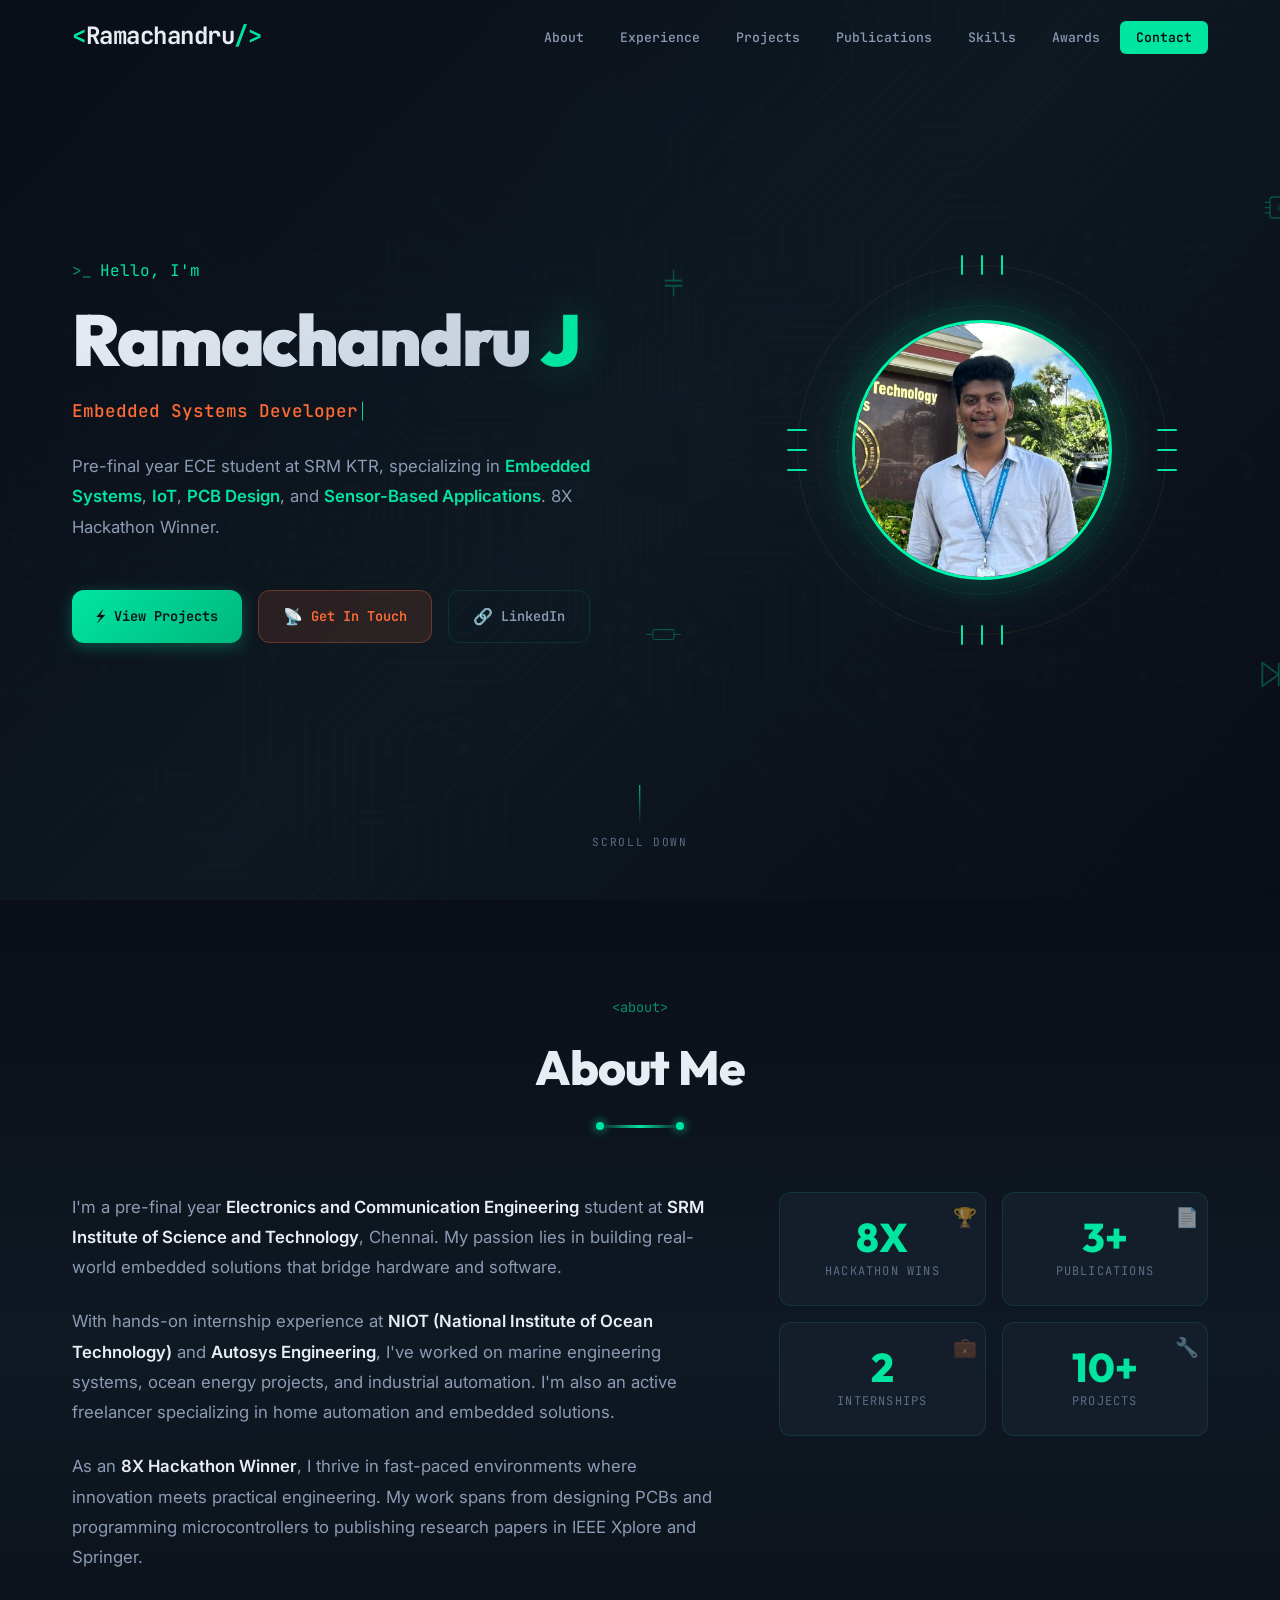
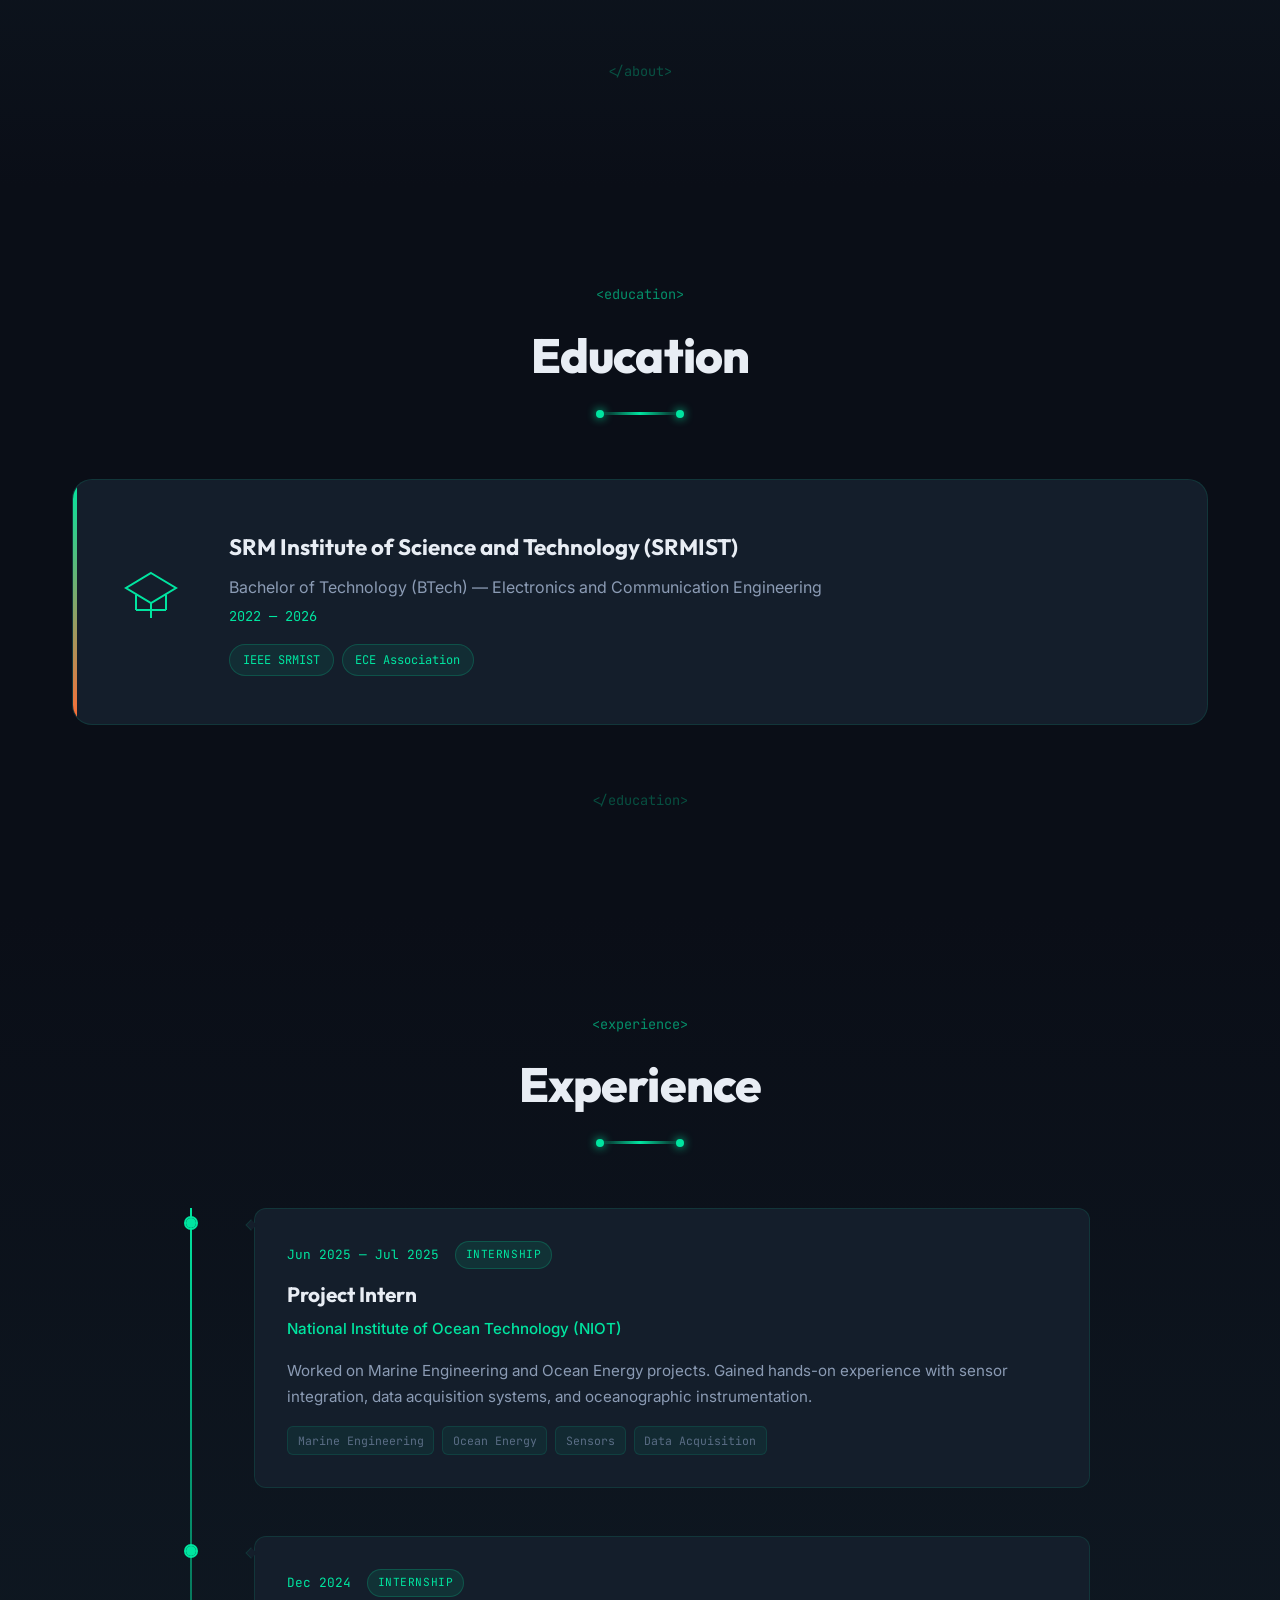
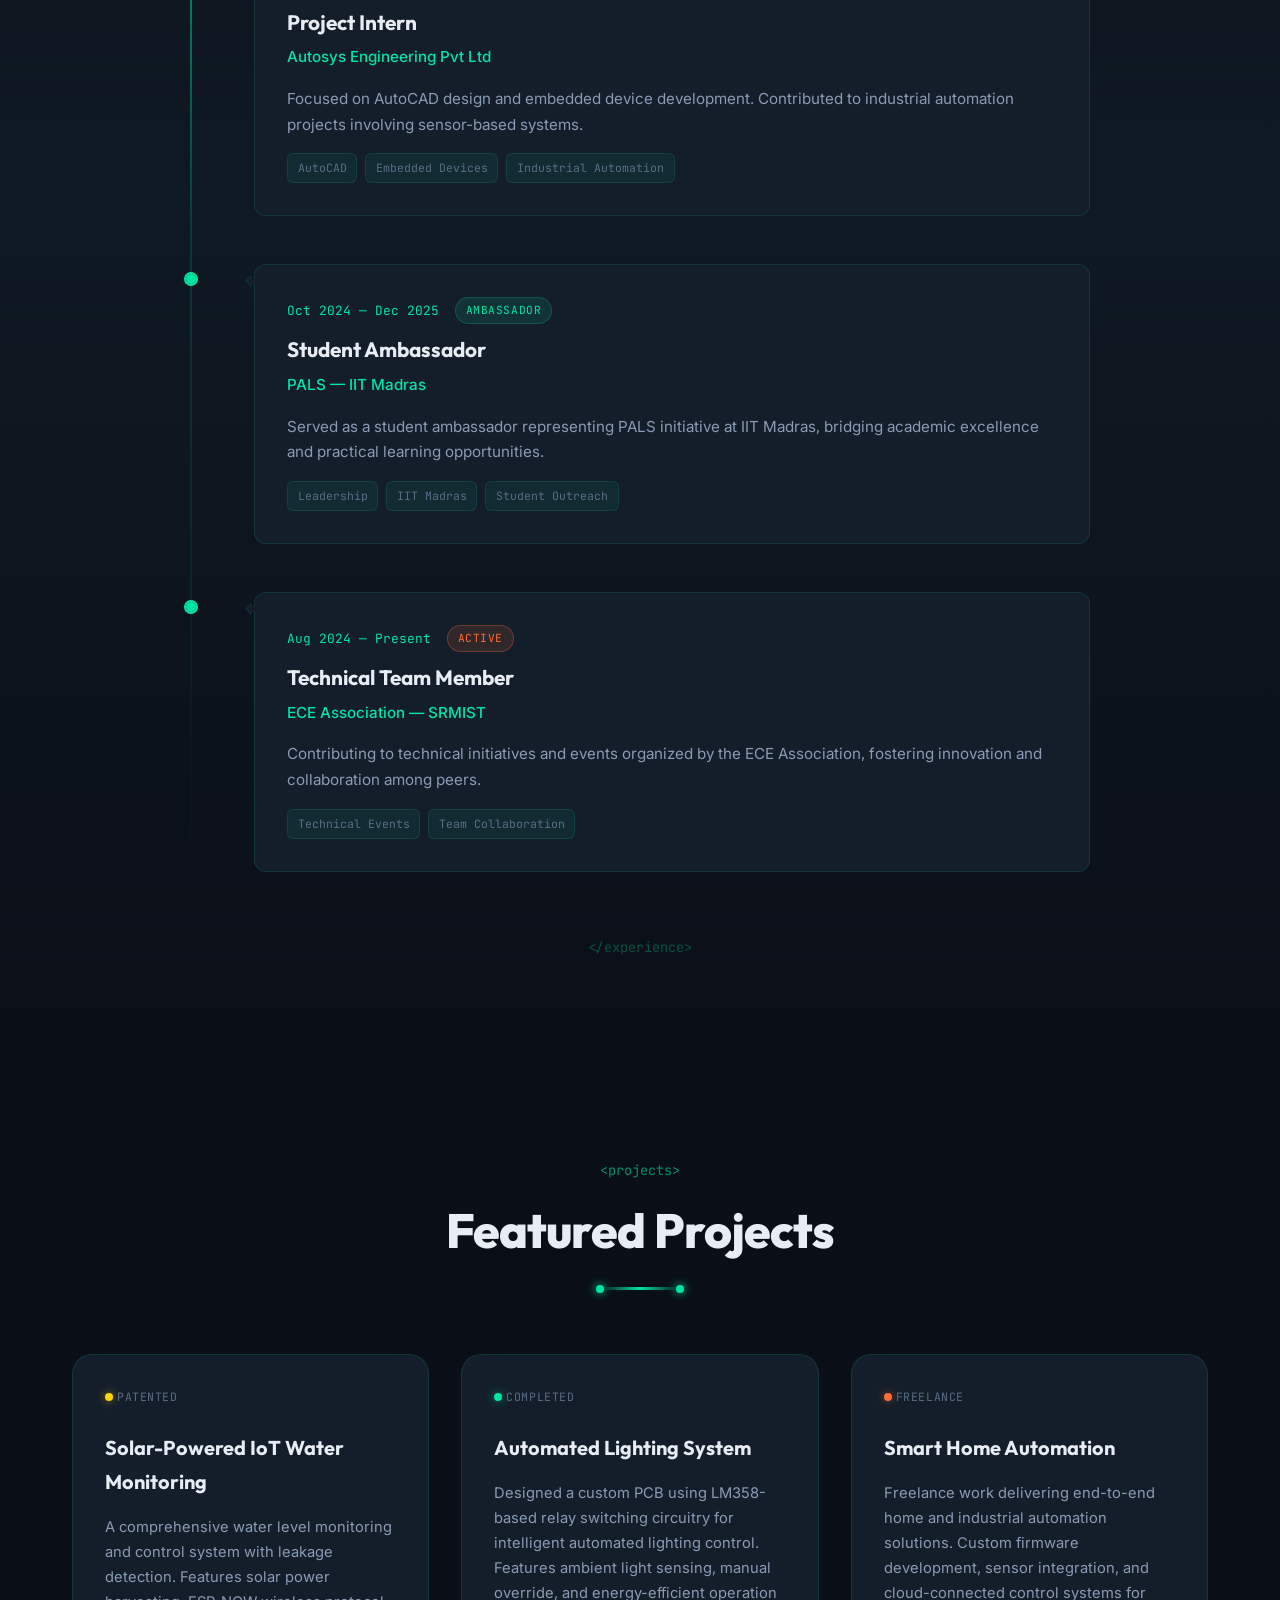
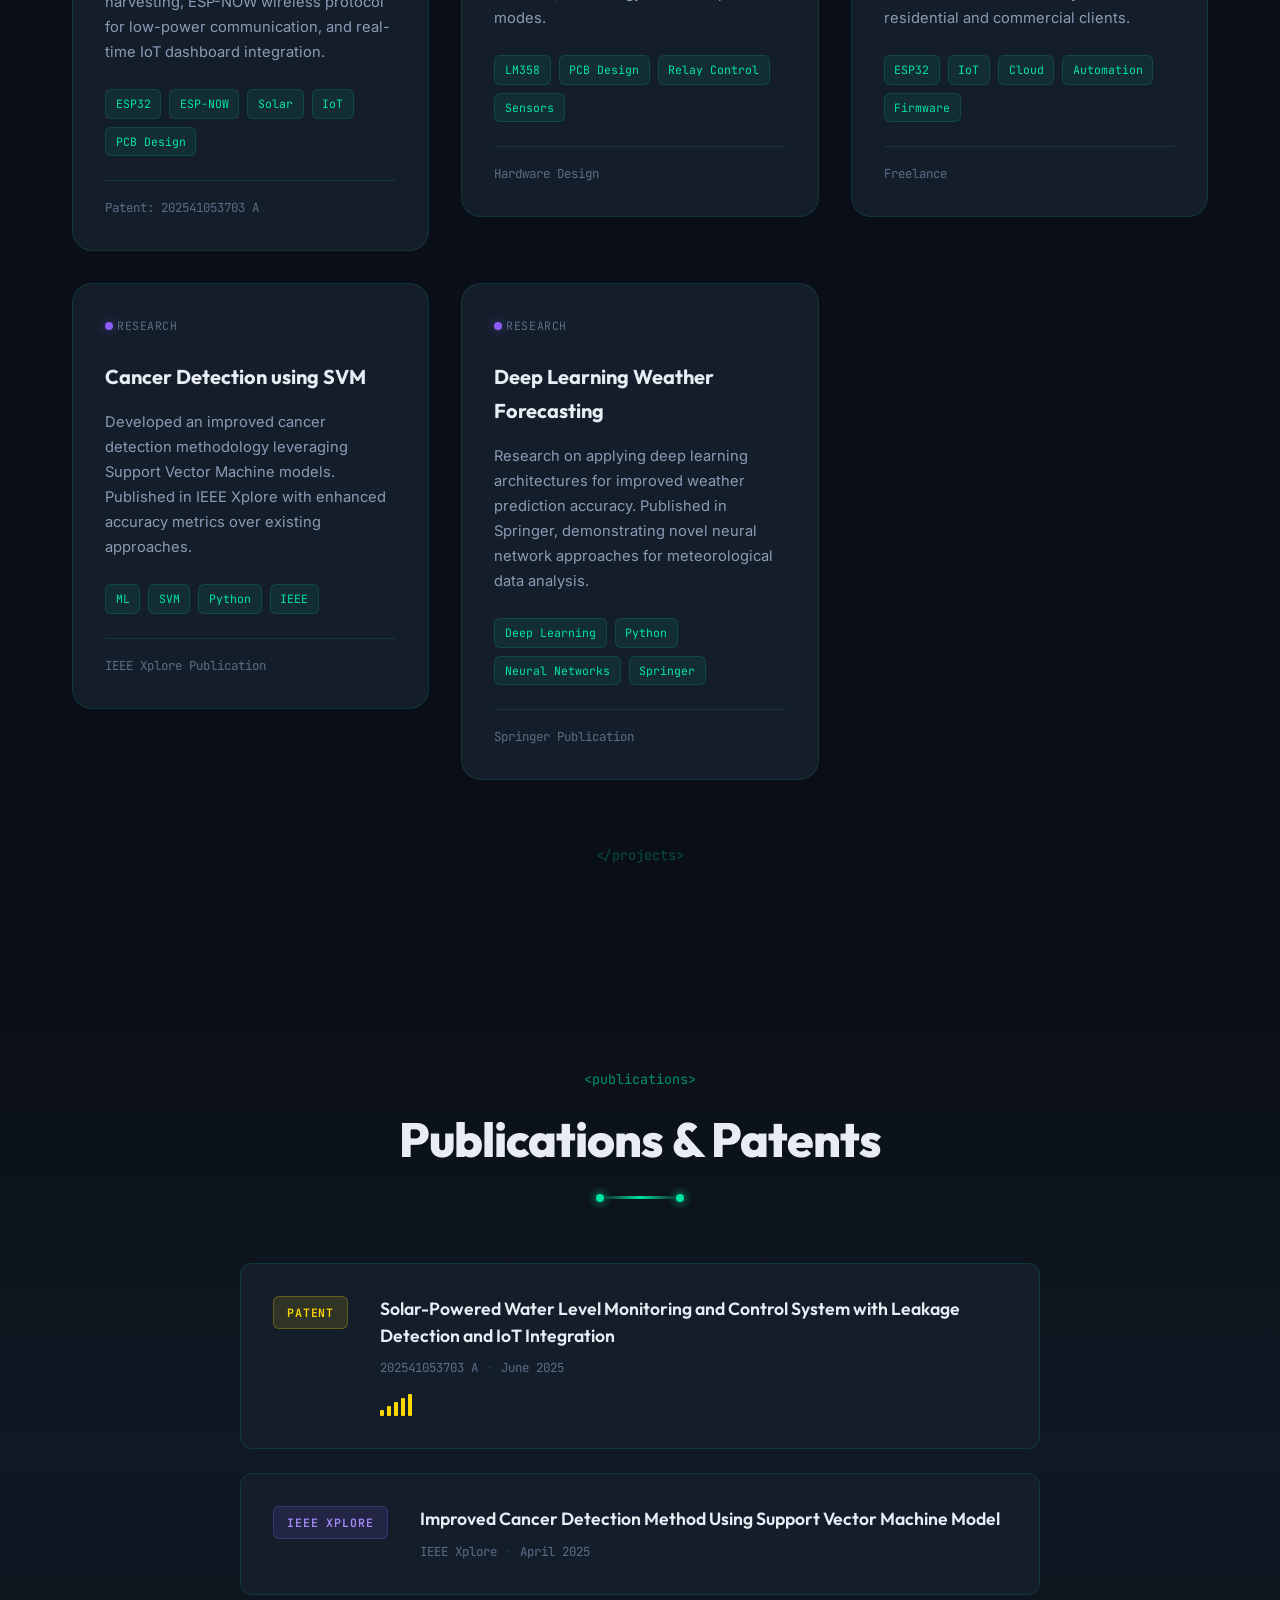
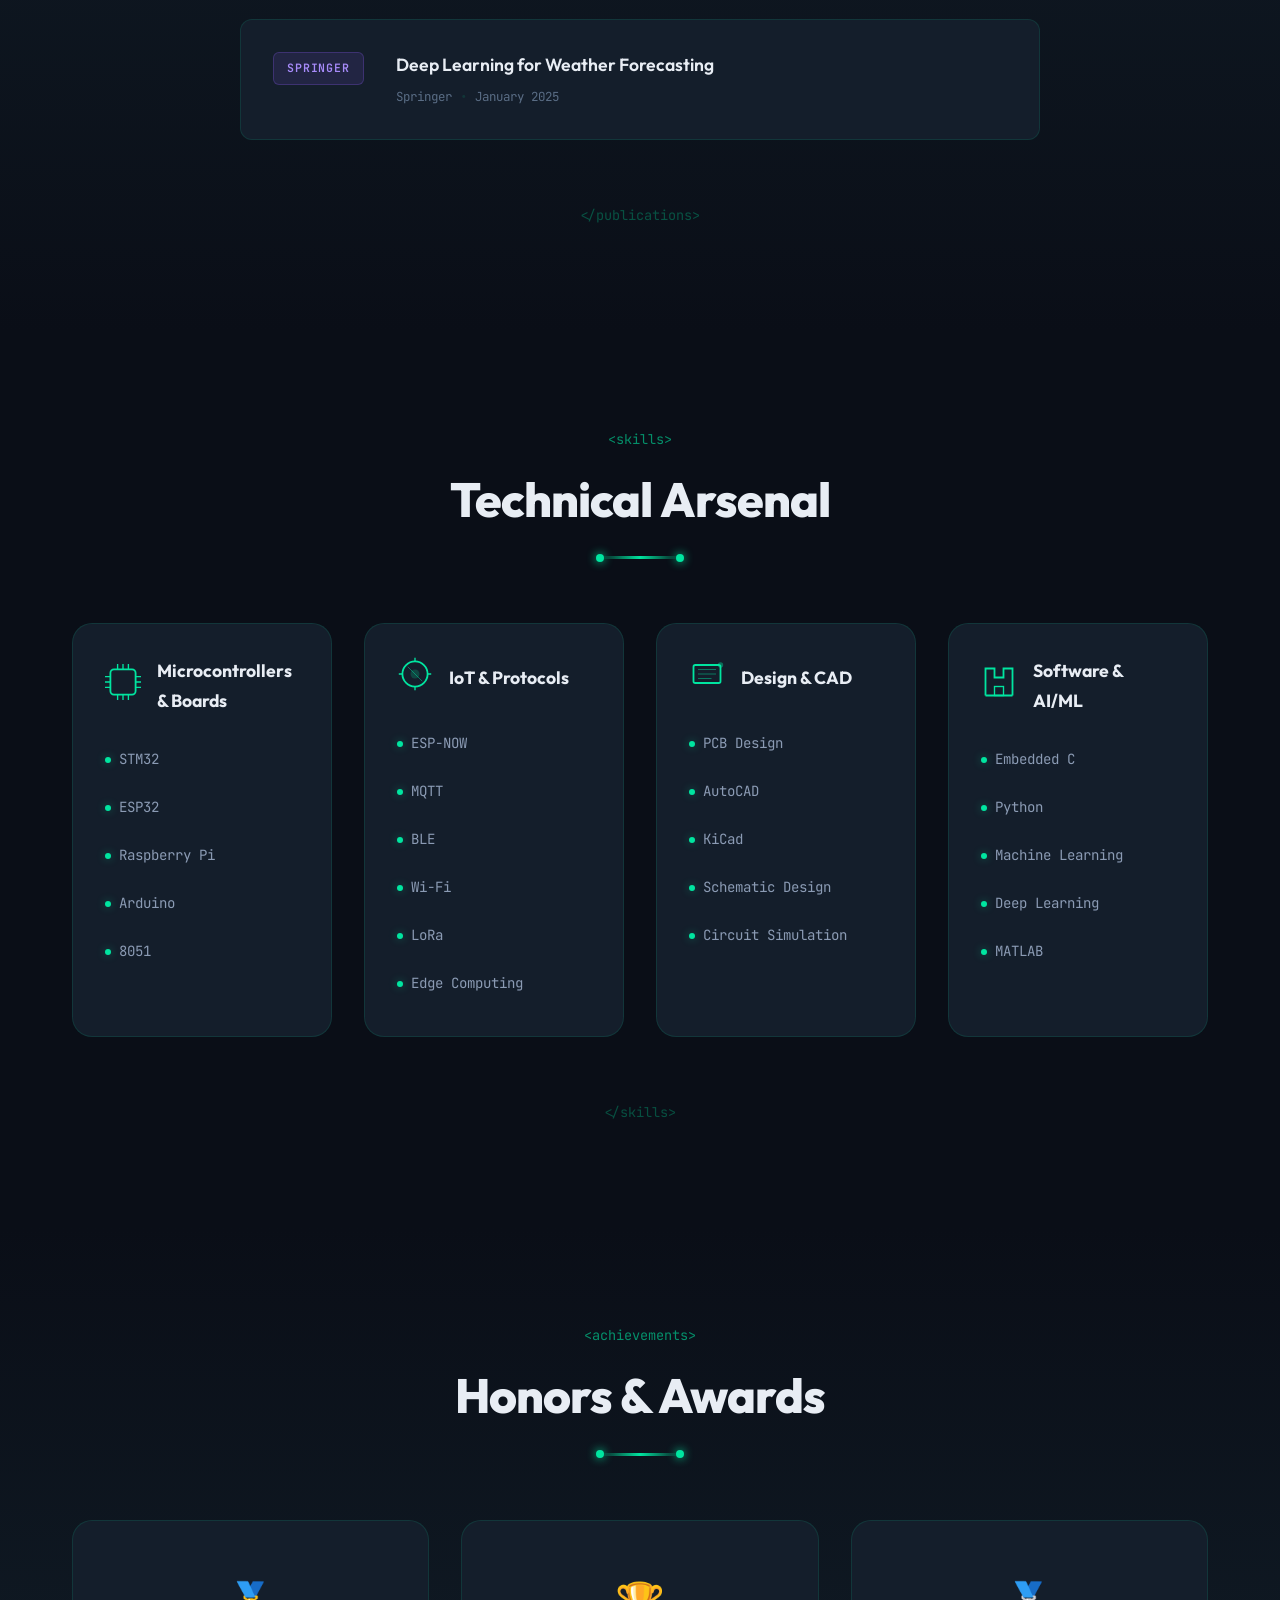
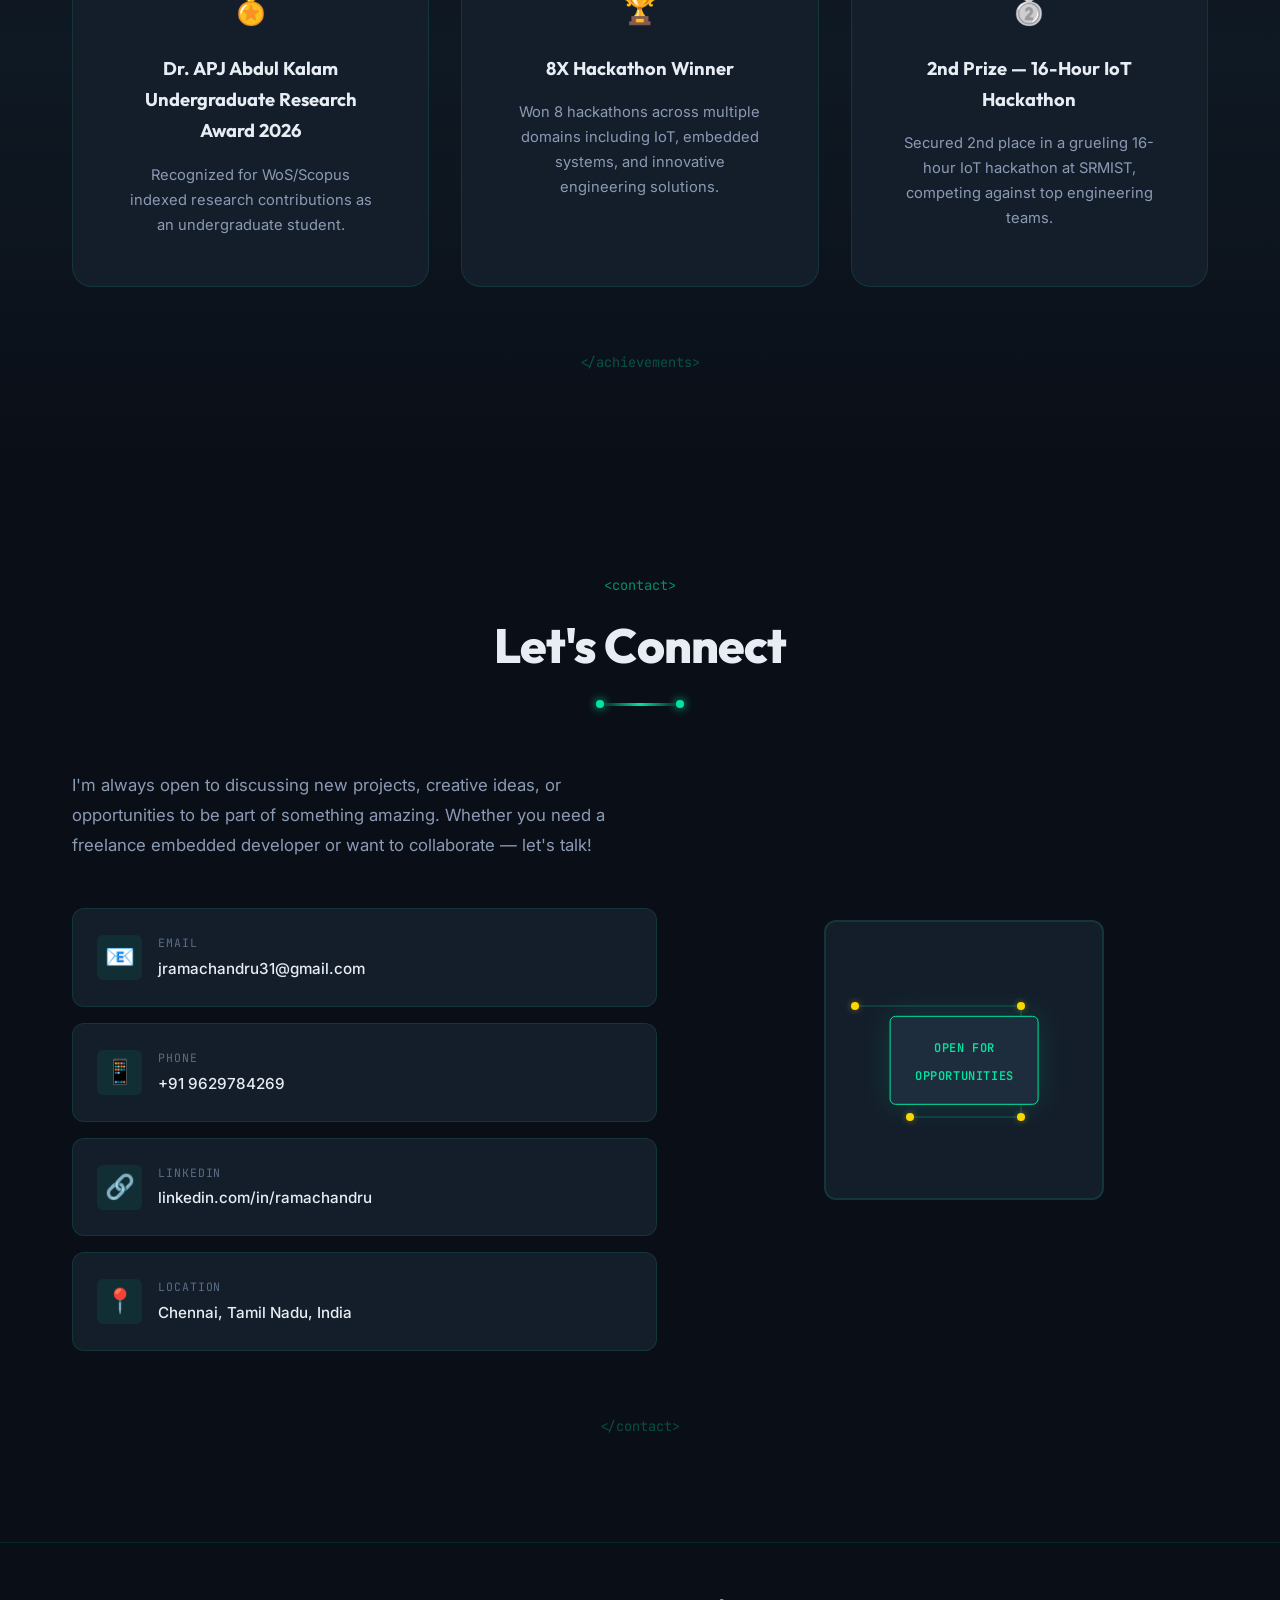
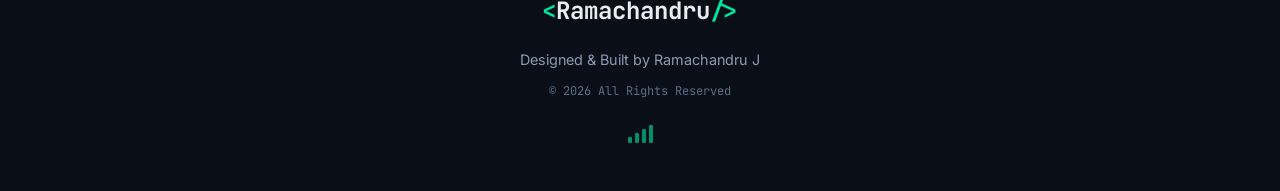
==== index.html @ 25028a41 "Initial commit: Portfolio website" ====
<!DOCTYPE html>
<html lang="en">

<head>
  <meta charset="UTF-8">
  <meta name="viewport" content="width=device-width, initial-scale=1.0">
  <meta name="description"
    content="Ramachandru J — Embedded Systems Developer specializing in IoT, Edge Computing, PCB Design, and Sensor-Based Applications. 8X Hackathon Winner.">
  <meta name="keywords"
    content="Embedded Systems, IoT, PCB Design, Edge Computing, STM32, ESP32, Raspberry Pi, Portfolio">
  <meta name="author" content="Ramachandru J">
  <title>Ramachandru J | Embedded Systems Developer</title>
  <link rel="preconnect" href="https://fonts.googleapis.com">
  <link rel="preconnect" href="https://fonts.gstatic.com" crossorigin>
  <link
    href="https://fonts.googleapis.com/css2?family=JetBrains+Mono:wght@300;400;500;600;700&family=Inter:wght@300;400;500;600;700;800;900&family=Outfit:wght@300;400;500;600;700;800&display=swap"
    rel="stylesheet">
  <link rel="stylesheet" href="styles.css">
</head>

<body>
  <!-- Animated Circuit Background -->
  <canvas id="circuit-canvas"></canvas>

  <!-- Navigation -->
  <nav id="main-nav" class="navbar">
    <div class="nav-container">
      <a href="#hero" class="nav-logo">
        <span class="logo-bracket">&lt;</span>Ramachandru<span class="logo-bracket">/&gt;</span>
      </a>
      <button id="nav-toggle" class="nav-toggle" aria-label="Toggle navigation">
        <span class="hamburger-line"></span>
        <span class="hamburger-line"></span>
        <span class="hamburger-line"></span>
      </button>
      <ul id="nav-menu" class="nav-menu">
        <li><a href="#about" class="nav-link">About</a></li>
        <li><a href="#experience" class="nav-link">Experience</a></li>
        <li><a href="#projects" class="nav-link">Projects</a></li>
        <li><a href="#publications" class="nav-link">Publications</a></li>
        <li><a href="#skills" class="nav-link">Skills</a></li>
        <li><a href="#awards" class="nav-link">Awards</a></li>
        <li><a href="#contact" class="nav-link nav-link--cta">Contact</a></li>
      </ul>
    </div>
  </nav>

  <!-- Hero Section -->
  <section id="hero" class="hero">
    <div class="hero-bg-image"></div>
    <div class="hero-overlay"></div>
    <div class="hero-content">
      <div class="hero-text">
        <div class="hero-greeting">
          <span class="typing-prefix">&gt;_</span>
          <span class="greeting-text">Hello, I'm</span>
        </div>
        <h1 class="hero-name">
          <span class="name-line">Ramachandru </span><span class="name-accent">J</span>
        </h1>
        <div class="hero-title-wrapper">
          <div class="hero-title" id="typed-title"></div>
          <span class="cursor-blink">|</span>
        </div>
        <p class="hero-description">
          Pre-final year ECE student at SRM KTR, specializing in <span class="highlight">Embedded Systems</span>,
          <span class="highlight">IoT</span>, <span class="highlight">PCB Design</span>, and
          <span class="highlight">Sensor-Based Applications</span>. 8X Hackathon Winner.
        </p>
        <div class="hero-buttons">
          <a href="#projects" class="btn btn-primary">
            <span class="btn-icon">⚡</span> View Projects
          </a>
          <a href="#contact" class="btn btn-secondary">
            <span class="btn-icon">📡</span> Get In Touch
          </a>
          <a href="https://linkedin.com/in/ramachandru" target="_blank" class="btn btn-outline">
            <span class="btn-icon">🔗</span> LinkedIn
          </a>
        </div>
      </div>
      <div class="hero-visual">
        <div class="chip-container">
          <div class="chip-ring chip-ring-1"></div>
          <div class="chip-ring chip-ring-2"></div>
          <div class="chip-ring chip-ring-3"></div>
          <img src="profile_photo.jpg" alt="Ramachandru J" class="hero-avatar">
          <div class="chip-pins">
            <span class="pin pin-top"></span>
            <span class="pin pin-right"></span>
            <span class="pin pin-bottom"></span>
            <span class="pin pin-left"></span>
          </div>
        </div>
        <div class="floating-components">
          <div class="float-item float-1" title="ESP32">
            <svg viewBox="0 0 40 40" class="component-svg">
              <rect x="8" y="8" width="24" height="24" rx="3" fill="none" stroke="currentColor" stroke-width="1.5" />
              <circle cx="20" cy="20" r="4" fill="currentColor" opacity="0.4" />
              <line x1="8" y1="14" x2="2" y2="14" stroke="currentColor" stroke-width="1.5" />
              <line x1="8" y1="20" x2="2" y2="20" stroke="currentColor" stroke-width="1.5" />
              <line x1="8" y1="26" x2="2" y2="26" stroke="currentColor" stroke-width="1.5" />
              <line x1="32" y1="14" x2="38" y2="14" stroke="currentColor" stroke-width="1.5" />
              <line x1="32" y1="20" x2="38" y2="20" stroke="currentColor" stroke-width="1.5" />
              <line x1="32" y1="26" x2="38" y2="26" stroke="currentColor" stroke-width="1.5" />
            </svg>
          </div>
          <div class="float-item float-2" title="Resistor">
            <svg viewBox="0 0 50 20" class="component-svg">
              <line x1="0" y1="10" x2="10" y2="10" stroke="currentColor" stroke-width="1.5" />
              <rect x="10" y="3" width="30" height="14" rx="2" fill="none" stroke="currentColor" stroke-width="1.5" />
              <line x1="40" y1="10" x2="50" y2="10" stroke="currentColor" stroke-width="1.5" />
            </svg>
          </div>
          <div class="float-item float-3" title="Capacitor">
            <svg viewBox="0 0 30 40" class="component-svg">
              <line x1="15" y1="0" x2="15" y2="12" stroke="currentColor" stroke-width="1.5" />
              <line x1="5" y1="12" x2="25" y2="12" stroke="currentColor" stroke-width="2" />
              <line x1="5" y1="18" x2="25" y2="18" stroke="currentColor" stroke-width="2" />
              <line x1="15" y1="18" x2="15" y2="30" stroke="currentColor" stroke-width="1.5" />
            </svg>
          </div>
          <div class="float-item float-4" title="LED">
            <svg viewBox="0 0 30 30" class="component-svg">
              <polygon points="8,5 22,15 8,25" fill="none" stroke="currentColor" stroke-width="1.5" />
              <line x1="22" y1="5" x2="22" y2="25" stroke="currentColor" stroke-width="1.5" />
              <line x1="24" y1="3" x2="28" y2="0" stroke="currentColor" stroke-width="1" />
              <line x1="24" y1="8" x2="28" y2="5" stroke="currentColor" stroke-width="1" />
            </svg>
          </div>
        </div>
      </div>
    </div>
    <div class="scroll-indicator">
      <div class="scroll-line"></div>
      <span class="scroll-text">Scroll Down</span>
    </div>
  </section>

  <!-- About Section -->
  <section id="about" class="section about-section">
    <div class="container">
      <div class="section-header">
        <span class="section-tag">&lt;about&gt;</span>
        <h2 class="section-title">About Me</h2>
        <div class="title-circuit-line"></div>
      </div>
      <div class="about-grid">
        <div class="about-content">
          <p class="about-text">
            I'm a pre-final year <strong>Electronics and Communication Engineering</strong> student at
            <strong>SRM Institute of Science and Technology</strong>, Chennai. My passion lies in building real-world
            embedded solutions that bridge hardware and software.
          </p>
          <p class="about-text">
            With hands-on internship experience at <strong>NIOT (National Institute of Ocean Technology)</strong>
            and <strong>Autosys Engineering</strong>, I've worked on marine engineering systems, ocean energy projects,
            and industrial automation. I'm also an active freelancer specializing in home automation and embedded
            solutions.
          </p>
          <p class="about-text">
            As an <strong>8X Hackathon Winner</strong>, I thrive in fast-paced environments where innovation meets
            practical engineering. My work spans from designing PCBs and programming microcontrollers to publishing
            research papers in IEEE Xplore and Springer.
          </p>
        </div>
        <div class="about-stats">
          <div class="stat-card" data-count="8">
            <div class="stat-number"><span class="counter">0</span>X</div>
            <div class="stat-label">Hackathon Wins</div>
            <div class="stat-icon">🏆</div>
          </div>
          <div class="stat-card" data-count="3">
            <div class="stat-number"><span class="counter">0</span>+</div>
            <div class="stat-label">Publications</div>
            <div class="stat-icon">📄</div>
          </div>
          <div class="stat-card" data-count="2">
            <div class="stat-number"><span class="counter">0</span></div>
            <div class="stat-label">Internships</div>
            <div class="stat-icon">💼</div>
          </div>
          <div class="stat-card" data-count="10">
            <div class="stat-number"><span class="counter">0</span>+</div>
            <div class="stat-label">Projects</div>
            <div class="stat-icon">🔧</div>
          </div>
        </div>
      </div>
      <span class="section-tag section-tag--close">&lt;/about&gt;</span>
    </div>
  </section>

  <!-- Education Section -->
  <section id="education" class="section education-section">
    <div class="container">
      <div class="section-header">
        <span class="section-tag">&lt;education&gt;</span>
        <h2 class="section-title">Education</h2>
        <div class="title-circuit-line"></div>
      </div>
      <div class="education-card">
        <div class="edu-icon">
          <svg viewBox="0 0 60 60" class="edu-svg">
            <polygon points="30,5 55,20 30,35 5,20" fill="none" stroke="currentColor" stroke-width="2" />
            <line x1="30" y1="35" x2="30" y2="50" stroke="currentColor" stroke-width="2" />
            <line x1="15" y1="27" x2="15" y2="42" stroke="currentColor" stroke-width="2" />
            <line x1="45" y1="27" x2="45" y2="42" stroke="currentColor" stroke-width="2" />
            <line x1="15" y1="42" x2="45" y2="42" stroke="currentColor" stroke-width="2" />
          </svg>
        </div>
        <div class="edu-details">
          <h3 class="edu-school">SRM Institute of Science and Technology (SRMIST)</h3>
          <p class="edu-degree">Bachelor of Technology (BTech) — Electronics and Communication Engineering</p>
          <p class="edu-period">2022 — 2026</p>
          <div class="edu-activities">
            <span class="edu-badge">IEEE SRMIST</span>
            <span class="edu-badge">ECE Association</span>
          </div>
        </div>
      </div>
      <span class="section-tag section-tag--close">&lt;/education&gt;</span>
    </div>
  </section>

  <!-- Experience Section -->
  <section id="experience" class="section experience-section">
    <div class="container">
      <div class="section-header">
        <span class="section-tag">&lt;experience&gt;</span>
        <h2 class="section-title">Experience</h2>
        <div class="title-circuit-line"></div>
      </div>
      <div class="timeline">
        <div class="timeline-item" data-aos="fade-right">
          <div class="timeline-dot">
            <div class="dot-pulse"></div>
          </div>
          <div class="timeline-content">
            <div class="timeline-header">
              <span class="timeline-date">Jun 2025 — Jul 2025</span>
              <span class="timeline-badge">Internship</span>
            </div>
            <h3 class="timeline-title">Project Intern</h3>
            <h4 class="timeline-company">National Institute of Ocean Technology (NIOT)</h4>
            <p class="timeline-description">
              Worked on Marine Engineering and Ocean Energy projects. Gained hands-on experience with
              sensor integration, data acquisition systems, and oceanographic instrumentation.
            </p>
            <div class="timeline-tags">
              <span class="tag">Marine Engineering</span>
              <span class="tag">Ocean Energy</span>
              <span class="tag">Sensors</span>
              <span class="tag">Data Acquisition</span>
            </div>
          </div>
        </div>

        <div class="timeline-item" data-aos="fade-left">
          <div class="timeline-dot">
            <div class="dot-pulse"></div>
          </div>
          <div class="timeline-content">
            <div class="timeline-header">
              <span class="timeline-date">Dec 2024</span>
              <span class="timeline-badge">Internship</span>
            </div>
            <h3 class="timeline-title">Project Intern</h3>
            <h4 class="timeline-company">Autosys Engineering Pvt Ltd</h4>
            <p class="timeline-description">
              Focused on AutoCAD design and embedded device development. Contributed to industrial
              automation projects involving sensor-based systems.
            </p>
            <div class="timeline-tags">
              <span class="tag">AutoCAD</span>
              <span class="tag">Embedded Devices</span>
              <span class="tag">Industrial Automation</span>
            </div>
          </div>
        </div>

        <div class="timeline-item" data-aos="fade-right">
          <div class="timeline-dot">
            <div class="dot-pulse"></div>
          </div>
          <div class="timeline-content">
            <div class="timeline-header">
              <span class="timeline-date">Oct 2024 — Dec 2025</span>
              <span class="timeline-badge">Ambassador</span>
            </div>
            <h3 class="timeline-title">Student Ambassador</h3>
            <h4 class="timeline-company">PALS — IIT Madras</h4>
            <p class="timeline-description">
              Served as a student ambassador representing PALS initiative at IIT Madras, bridging
              academic excellence and practical learning opportunities.
            </p>
            <div class="timeline-tags">
              <span class="tag">Leadership</span>
              <span class="tag">IIT Madras</span>
              <span class="tag">Student Outreach</span>
            </div>
          </div>
        </div>

        <div class="timeline-item" data-aos="fade-left">
          <div class="timeline-dot">
            <div class="dot-pulse"></div>
          </div>
          <div class="timeline-content">
            <div class="timeline-header">
              <span class="timeline-date">Aug 2024 — Present</span>
              <span class="timeline-badge timeline-badge--active">Active</span>
            </div>
            <h3 class="timeline-title">Technical Team Member</h3>
            <h4 class="timeline-company">ECE Association — SRMIST</h4>
            <p class="timeline-description">
              Contributing to technical initiatives and events organized by the ECE Association,
              fostering innovation and collaboration among peers.
            </p>
            <div class="timeline-tags">
              <span class="tag">Technical Events</span>
              <span class="tag">Team Collaboration</span>
            </div>
          </div>
        </div>
      </div>
      <span class="section-tag section-tag--close">&lt;/experience&gt;</span>
    </div>
  </section>

  <!-- Projects Section -->
  <section id="projects" class="section projects-section">
    <div class="container">
      <div class="section-header">
        <span class="section-tag">&lt;projects&gt;</span>
        <h2 class="section-title">Featured Projects</h2>
        <div class="title-circuit-line"></div>
      </div>
      <div class="projects-grid">
        <a href="projects/solar-iot-water-monitoring.html" class="project-card-link">
        <div class="project-card" data-aos="fade-up">
          <div class="project-card-header">

            <div class="project-status">
              <span class="status-dot status-dot--patented"></span>
              Patented
            </div>
          </div>
          <h3 class="project-title">Solar-Powered IoT Water Monitoring</h3>
          <p class="project-description">
            A comprehensive water level monitoring and control system with leakage detection.
            Features solar power harvesting, ESP-NOW wireless protocol for low-power communication,
            and real-time IoT dashboard integration.
          </p>
          <div class="project-tech">
            <span class="tech-tag">ESP32</span>
            <span class="tech-tag">ESP-NOW</span>
            <span class="tech-tag">Solar</span>
            <span class="tech-tag">IoT</span>
            <span class="tech-tag">PCB Design</span>
          </div>
          <div class="project-footer">
            <span class="patent-number">Patent: 202541053703 A</span>
            <span class="project-view-link">View Details →</span>
          </div>
        </div>
        </a>

        <a href="projects/automated-lighting.html" class="project-card-link">
        <div class="project-card" data-aos="fade-up" data-aos-delay="100">
          <div class="project-card-header">

            <div class="project-status">
              <span class="status-dot status-dot--completed"></span>
              Completed
            </div>
          </div>
          <h3 class="project-title">Automated Lighting System</h3>
          <p class="project-description">
            Designed a custom PCB using LM358-based relay switching circuitry for intelligent
            automated lighting control. Features ambient light sensing, manual override, and
            energy-efficient operation modes.
          </p>
          <div class="project-tech">
            <span class="tech-tag">LM358</span>
            <span class="tech-tag">PCB Design</span>
            <span class="tech-tag">Relay Control</span>
            <span class="tech-tag">Sensors</span>
          </div>
          <div class="project-footer">
            <span class="project-type">Hardware Design</span>
            <span class="project-view-link">View Details →</span>
          </div>
        </div>
        </a>

        <a href="projects/smart-home-automation.html" class="project-card-link">
        <div class="project-card" data-aos="fade-up" data-aos-delay="200">
          <div class="project-card-header">

            <div class="project-status">
              <span class="status-dot status-dot--active"></span>
              Freelance
            </div>
          </div>
          <h3 class="project-title">Smart Home Automation</h3>
          <p class="project-description">
            Freelance work delivering end-to-end home and industrial automation solutions.
            Custom firmware development, sensor integration, and cloud-connected
            control systems for residential and commercial clients.
          </p>
          <div class="project-tech">
            <span class="tech-tag">ESP32</span>
            <span class="tech-tag">IoT</span>
            <span class="tech-tag">Cloud</span>
            <span class="tech-tag">Automation</span>
            <span class="tech-tag">Firmware</span>
          </div>
          <div class="project-footer">
            <span class="project-type">Freelance</span>
            <span class="project-view-link">View Details →</span>
          </div>
        </div>
        </a>

        <a href="projects/cancer-detection-svm.html" class="project-card-link">
        <div class="project-card" data-aos="fade-up" data-aos-delay="300">
          <div class="project-card-header">

            <div class="project-status">
              <span class="status-dot status-dot--research"></span>
              Research
            </div>
          </div>
          <h3 class="project-title">Cancer Detection using SVM</h3>
          <p class="project-description">
            Developed an improved cancer detection methodology leveraging Support Vector Machine models.
            Published in IEEE Xplore with enhanced accuracy metrics over existing approaches.
          </p>
          <div class="project-tech">
            <span class="tech-tag">ML</span>
            <span class="tech-tag">SVM</span>
            <span class="tech-tag">Python</span>
            <span class="tech-tag">IEEE</span>
          </div>
          <div class="project-footer">
            <span class="project-type">IEEE Xplore Publication</span>
            <span class="project-view-link">View Details →</span>
          </div>
        </div>
        </a>

        <a href="projects/weather-forecasting.html" class="project-card-link">
        <div class="project-card" data-aos="fade-up" data-aos-delay="400">
          <div class="project-card-header">

            <div class="project-status">
              <span class="status-dot status-dot--research"></span>
              Research
            </div>
          </div>
          <h3 class="project-title">Deep Learning Weather Forecasting</h3>
          <p class="project-description">
            Research on applying deep learning architectures for improved weather prediction accuracy.
            Published in Springer, demonstrating novel neural network approaches for meteorological data analysis.
          </p>
          <div class="project-tech">
            <span class="tech-tag">Deep Learning</span>
            <span class="tech-tag">Python</span>
            <span class="tech-tag">Neural Networks</span>
            <span class="tech-tag">Springer</span>
          </div>
          <div class="project-footer">
            <span class="project-type">Springer Publication</span>
            <span class="project-view-link">View Details →</span>
          </div>
        </div>
        </a>
      </div>
      <span class="section-tag section-tag--close">&lt;/projects&gt;</span>
    </div>
  </section>

  <!-- Publications Section -->
  <section id="publications" class="section publications-section">
    <div class="container">
      <div class="section-header">
        <span class="section-tag">&lt;publications&gt;</span>
        <h2 class="section-title">Publications & Patents</h2>
        <div class="title-circuit-line"></div>
      </div>
      <div class="publications-list">
        <div class="pub-card pub-card--patent" data-aos="fade-up">
          <div class="pub-type-badge">Patent</div>
          <div class="pub-content">
            <h3 class="pub-title">Solar-Powered Water Level Monitoring and Control System with Leakage Detection and IoT
              Integration</h3>
            <p class="pub-meta">
              <span class="pub-id">202541053703 A</span>
              <span class="pub-separator">•</span>
              <span class="pub-date">June 2025</span>
            </p>
            <div class="pub-indicator">
              <div class="pub-signal-bars">
                <span></span><span></span><span></span><span></span><span></span>
              </div>
            </div>
          </div>
        </div>

        <div class="pub-card pub-card--paper" data-aos="fade-up" data-aos-delay="100">
          <div class="pub-type-badge">IEEE Xplore</div>
          <div class="pub-content">
            <h3 class="pub-title">Improved Cancer Detection Method Using Support Vector Machine Model</h3>
            <p class="pub-meta">
              <span class="pub-publisher">IEEE Xplore</span>
              <span class="pub-separator">•</span>
              <span class="pub-date">April 2025</span>
            </p>
          </div>
        </div>

        <div class="pub-card pub-card--paper" data-aos="fade-up" data-aos-delay="200">
          <div class="pub-type-badge">Springer</div>
          <div class="pub-content">
            <h3 class="pub-title">Deep Learning for Weather Forecasting</h3>
            <p class="pub-meta">
              <span class="pub-publisher">Springer</span>
              <span class="pub-separator">•</span>
              <span class="pub-date">January 2025</span>
            </p>
          </div>
        </div>
      </div>
      <span class="section-tag section-tag--close">&lt;/publications&gt;</span>
    </div>
  </section>

  <!-- Skills Section -->
  <section id="skills" class="section skills-section">
    <div class="container">
      <div class="section-header">
        <span class="section-tag">&lt;skills&gt;</span>
        <h2 class="section-title">Technical Arsenal</h2>
        <div class="title-circuit-line"></div>
      </div>
      <div class="skills-categories">
        <div class="skill-category" data-aos="fade-up">
          <div class="category-header">
            <div class="category-icon">
              <svg viewBox="0 0 40 40">
                <rect x="6" y="6" width="28" height="28" rx="4" fill="none" stroke="currentColor" stroke-width="2" />
                <line x1="6" y1="14" x2="0" y2="14" stroke="currentColor" stroke-width="1.5" />
                <line x1="6" y1="20" x2="0" y2="20" stroke="currentColor" stroke-width="1.5" />
                <line x1="6" y1="26" x2="0" y2="26" stroke="currentColor" stroke-width="1.5" />
                <line x1="34" y1="14" x2="40" y2="14" stroke="currentColor" stroke-width="1.5" />
                <line x1="34" y1="20" x2="40" y2="20" stroke="currentColor" stroke-width="1.5" />
                <line x1="34" y1="26" x2="40" y2="26" stroke="currentColor" stroke-width="1.5" />
                <line x1="14" y1="6" x2="14" y2="0" stroke="currentColor" stroke-width="1.5" />
                <line x1="20" y1="6" x2="20" y2="0" stroke="currentColor" stroke-width="1.5" />
                <line x1="26" y1="6" x2="26" y2="0" stroke="currentColor" stroke-width="1.5" />
                <line x1="14" y1="34" x2="14" y2="40" stroke="currentColor" stroke-width="1.5" />
                <line x1="20" y1="34" x2="20" y2="40" stroke="currentColor" stroke-width="1.5" />
                <line x1="26" y1="34" x2="26" y2="40" stroke="currentColor" stroke-width="1.5" />
              </svg>
            </div>
            <h3 class="category-title">Microcontrollers & Boards</h3>
          </div>
          <div class="skills-list">
            <div class="skill-item"><span class="skill-dot"></span>STM32</div>
            <div class="skill-item"><span class="skill-dot"></span>ESP32</div>
            <div class="skill-item"><span class="skill-dot"></span>Raspberry Pi</div>
            <div class="skill-item"><span class="skill-dot"></span>Arduino</div>
            <div class="skill-item"><span class="skill-dot"></span>8051</div>
          </div>
        </div>

        <div class="skill-category" data-aos="fade-up" data-aos-delay="100">
          <div class="category-header">
            <div class="category-icon">
              <svg viewBox="0 0 40 40">
                <circle cx="20" cy="20" r="14" fill="none" stroke="currentColor" stroke-width="2" />
                <path d="M20,6 L20,2" stroke="currentColor" stroke-width="1.5" />
                <path d="M20,38 L20,34" stroke="currentColor" stroke-width="1.5" />
                <path d="M6,20 L2,20" stroke="currentColor" stroke-width="1.5" />
                <path d="M38,20 L34,20" stroke="currentColor" stroke-width="1.5" />
                <circle cx="20" cy="20" r="5" fill="currentColor" opacity="0.2" />
                <path d="M12,12 L28,28" stroke="currentColor" stroke-width="1" opacity="0.5" />
              </svg>
            </div>
            <h3 class="category-title">IoT & Protocols</h3>
          </div>
          <div class="skills-list">
            <div class="skill-item"><span class="skill-dot"></span>ESP-NOW</div>
            <div class="skill-item"><span class="skill-dot"></span>MQTT</div>
            <div class="skill-item"><span class="skill-dot"></span>BLE</div>
            <div class="skill-item"><span class="skill-dot"></span>Wi-Fi</div>
            <div class="skill-item"><span class="skill-dot"></span>LoRa</div>
            <div class="skill-item"><span class="skill-dot"></span>Edge Computing</div>
          </div>
        </div>

        <div class="skill-category" data-aos="fade-up" data-aos-delay="200">
          <div class="category-header">
            <div class="category-icon">
              <svg viewBox="0 0 40 40">
                <rect x="5" y="10" width="30" height="20" rx="2" fill="none" stroke="currentColor" stroke-width="2" />
                <line x1="10" y1="15" x2="30" y2="15" stroke="currentColor" stroke-width="1" opacity="0.5" />
                <line x1="10" y1="20" x2="30" y2="20" stroke="currentColor" stroke-width="1" opacity="0.5" />
                <line x1="10" y1="25" x2="25" y2="25" stroke="currentColor" stroke-width="1" opacity="0.5" />
                <circle cx="35" cy="10" r="3" fill="currentColor" opacity="0.4" />
              </svg>
            </div>
            <h3 class="category-title">Design & CAD</h3>
          </div>
          <div class="skills-list">
            <div class="skill-item"><span class="skill-dot"></span>PCB Design</div>
            <div class="skill-item"><span class="skill-dot"></span>AutoCAD</div>
            <div class="skill-item"><span class="skill-dot"></span>KiCad</div>
            <div class="skill-item"><span class="skill-dot"></span>Schematic Design</div>
            <div class="skill-item"><span class="skill-dot"></span>Circuit Simulation</div>
          </div>
        </div>

        <div class="skill-category" data-aos="fade-up" data-aos-delay="300">
          <div class="category-header">
            <div class="category-icon">
              <svg viewBox="0 0 40 40">
                <path d="M5,35 L5,5 L15,5 L15,15 L25,15 L25,5 L35,5 L35,35" fill="none" stroke="currentColor"
                  stroke-width="2" />
                <line x1="5" y1="35" x2="35" y2="35" stroke="currentColor" stroke-width="2" />
                <rect x="15" y="25" width="10" height="10" fill="none" stroke="currentColor" stroke-width="1.5" />
              </svg>
            </div>
            <h3 class="category-title">Software & AI/ML</h3>
          </div>
          <div class="skills-list">
            <div class="skill-item"><span class="skill-dot"></span>Embedded C</div>
            <div class="skill-item"><span class="skill-dot"></span>Python</div>
            <div class="skill-item"><span class="skill-dot"></span>Machine Learning</div>
            <div class="skill-item"><span class="skill-dot"></span>Deep Learning</div>
            <div class="skill-item"><span class="skill-dot"></span>MATLAB</div>
          </div>
        </div>
      </div>
      <span class="section-tag section-tag--close">&lt;/skills&gt;</span>
    </div>
  </section>

  <!-- Awards Section -->
  <section id="awards" class="section awards-section">
    <div class="container">
      <div class="section-header">
        <span class="section-tag">&lt;achievements&gt;</span>
        <h2 class="section-title">Honors & Awards</h2>
        <div class="title-circuit-line"></div>
      </div>
      <div class="awards-grid">
        <div class="award-card" data-aos="zoom-in">
          <div class="award-glow"></div>
          <div class="award-icon">🏅</div>
          <h3 class="award-title">Dr. APJ Abdul Kalam Undergraduate Research Award 2026</h3>
          <p class="award-description">Recognized for WoS/Scopus indexed research contributions as an undergraduate
            student.</p>
        </div>
        <div class="award-card" data-aos="zoom-in" data-aos-delay="100">
          <div class="award-glow"></div>
          <div class="award-icon">🏆</div>
          <h3 class="award-title">8X Hackathon Winner</h3>
          <p class="award-description">Won 8 hackathons across multiple domains including IoT, embedded systems, and
            innovative engineering solutions.</p>
        </div>
        <div class="award-card" data-aos="zoom-in" data-aos-delay="200">
          <div class="award-glow"></div>
          <div class="award-icon">🥈</div>
          <h3 class="award-title">2nd Prize — 16-Hour IoT Hackathon</h3>
          <p class="award-description">Secured 2nd place in a grueling 16-hour IoT hackathon at SRMIST, competing
            against top engineering teams.</p>
        </div>
      </div>
      <span class="section-tag section-tag--close">&lt;/achievements&gt;</span>
    </div>
  </section>

  <!-- Contact Section -->
  <section id="contact" class="section contact-section">
    <div class="container">
      <div class="section-header">
        <span class="section-tag">&lt;contact&gt;</span>
        <h2 class="section-title">Let's Connect</h2>
        <div class="title-circuit-line"></div>
      </div>
      <div class="contact-grid">
        <div class="contact-info">
          <p class="contact-intro">
            I'm always open to discussing new projects, creative ideas, or opportunities to be part of something
            amazing.
            Whether you need a freelance embedded developer or want to collaborate — let's talk!
          </p>
          <div class="contact-cards">
            <a href="mailto:jramachandru31@gmail.com" class="contact-card" id="contact-email">
              <div class="contact-card-icon">📧</div>
              <div class="contact-card-info">
                <span class="contact-card-label">Email</span>
                <span class="contact-card-value">jramachandru31@gmail.com</span>
              </div>
              <div class="contact-card-arrow">→</div>
            </a>
            <a href="tel:+919629784269" class="contact-card" id="contact-phone">
              <div class="contact-card-icon">📱</div>
              <div class="contact-card-info">
                <span class="contact-card-label">Phone</span>
                <span class="contact-card-value">+91 9629784269</span>
              </div>
              <div class="contact-card-arrow">→</div>
            </a>
            <a href="https://linkedin.com/in/ramachandru" target="_blank" class="contact-card" id="contact-linkedin">
              <div class="contact-card-icon">🔗</div>
              <div class="contact-card-info">
                <span class="contact-card-label">LinkedIn</span>
                <span class="contact-card-value">linkedin.com/in/ramachandru</span>
              </div>
              <div class="contact-card-arrow">→</div>
            </a>
            <div class="contact-card" id="contact-location">
              <div class="contact-card-icon">📍</div>
              <div class="contact-card-info">
                <span class="contact-card-label">Location</span>
                <span class="contact-card-value">Chennai, Tamil Nadu, India</span>
              </div>
            </div>
          </div>
        </div>
        <div class="contact-visual">
          <div class="pcb-board">
            <div class="pcb-trace pcb-trace-1"></div>
            <div class="pcb-trace pcb-trace-2"></div>
            <div class="pcb-trace pcb-trace-3"></div>
            <div class="pcb-solder pcb-solder-1"></div>
            <div class="pcb-solder pcb-solder-2"></div>
            <div class="pcb-solder pcb-solder-3"></div>
            <div class="pcb-solder pcb-solder-4"></div>
            <div class="pcb-chip">
              <span>OPEN FOR<br>OPPORTUNITIES</span>
            </div>
          </div>
        </div>
      </div>
      <span class="section-tag section-tag--close">&lt;/contact&gt;</span>
    </div>
  </section>

  <!-- Footer -->
  <footer class="footer">
    <div class="container footer-content">
      <div class="footer-logo">
        <span class="logo-bracket">&lt;</span>Ramachandru<span class="logo-bracket">/&gt;</span>
      </div>
      <p class="footer-text">Designed & Built by Ramachandru J</p>
      <p class="footer-copyright">© 2026 All Rights Reserved</p>
      <div class="footer-signal">
        <span class="signal-bar"></span>
        <span class="signal-bar"></span>
        <span class="signal-bar"></span>
        <span class="signal-bar"></span>
      </div>
    </div>
  </footer>

  <script src="script.js"></script>
</body>

</html>
---- styles.css ----
/* ============================================
   RAMACHANDRU J — Embedded Engineer Portfolio
   Theme: Dark Circuit Board / PCB Aesthetic
   ============================================ */

/* === CSS Custom Properties === */
:root {
  /* Primary Colors - PCB Teal/Cyan */
  --color-primary: #00e5a0;
  --color-primary-rgb: 0, 229, 160;
  --color-primary-dark: #00b87d;
  --color-primary-light: #33ffbe;

  /* Accent Colors - Signal Orange / Solder Gold */
  --color-accent: #ff6b35;
  --color-accent-rgb: 255, 107, 53;
  --color-secondary: #ffd700;
  --color-secondary-rgb: 255, 215, 0;

  /* Background - Dark PCB Board */
  --bg-deep: #0a0e17;
  --bg-dark: #0f1923;
  --bg-card: #141e2b;
  --bg-card-hover: #1a2738;
  --bg-elevated: #1e2d3d;

  /* Text Colors */
  --text-primary: #e8edf4;
  --text-secondary: #8b9bb4;
  --text-muted: #5a6d85;
  --text-accent: var(--color-primary);

  /* PCB Trace Colors */
  --trace-color: rgba(0, 229, 160, 0.15);
  --trace-glow: rgba(0, 229, 160, 0.4);
  --solder-color: #ffd700;

  /* Spacing */
  --space-xs: 0.25rem;
  --space-sm: 0.5rem;
  --space-md: 1rem;
  --space-lg: 1.5rem;
  --space-xl: 2rem;
  --space-2xl: 3rem;
  --space-3xl: 4rem;
  --space-4xl: 6rem;

  /* Typography */
  --font-primary: 'Inter', -apple-system, BlinkMacSystemFont, sans-serif;
  --font-display: 'Outfit', 'Inter', sans-serif;
  --font-mono: 'JetBrains Mono', 'Fira Code', monospace;

  /* Borders */
  --border-color: rgba(0, 229, 160, 0.12);
  --border-radius-sm: 6px;
  --border-radius: 12px;
  --border-radius-lg: 20px;
  --border-radius-xl: 28px;

  /* Transitions */
  --transition-fast: 0.15s ease;
  --transition: 0.3s cubic-bezier(0.4, 0, 0.2, 1);
  --transition-slow: 0.6s cubic-bezier(0.4, 0, 0.2, 1);

  /* Shadows */
  --shadow-sm: 0 2px 8px rgba(0, 0, 0, 0.3);
  --shadow-md: 0 4px 20px rgba(0, 0, 0, 0.4);
  --shadow-lg: 0 8px 40px rgba(0, 0, 0, 0.5);
  --shadow-glow: 0 0 30px rgba(0, 229, 160, 0.15);
  --shadow-glow-strong: 0 0 60px rgba(0, 229, 160, 0.25);
}

/* === Reset & Base === */
*,
*::before,
*::after {
  margin: 0;
  padding: 0;
  box-sizing: border-box;
}

html {
  scroll-behavior: smooth;
  scrollbar-width: thin;
  scrollbar-color: var(--color-primary-dark) var(--bg-deep);
}

::-webkit-scrollbar {
  width: 8px;
}

::-webkit-scrollbar-track {
  background: var(--bg-deep);
}

::-webkit-scrollbar-thumb {
  background: var(--color-primary-dark);
  border-radius: 4px;
}

::-webkit-scrollbar-thumb:hover {
  background: var(--color-primary);
}

body {
  font-family: var(--font-primary);
  background-color: var(--bg-deep);
  color: var(--text-primary);
  line-height: 1.7;
  overflow-x: hidden;
  -webkit-font-smoothing: antialiased;
  -moz-osx-font-smoothing: grayscale;
}

img {
  max-width: 100%;
  display: block;
}

a {
  text-decoration: none;
  color: inherit;
  transition: var(--transition);
}

/* === Canvas Background === */
#circuit-canvas {
  position: fixed;
  top: 0;
  left: 0;
  width: 100%;
  height: 100%;
  z-index: 0;
  pointer-events: none;
  opacity: 0.4;
}

/* === Container === */
.container {
  max-width: 1200px;
  margin: 0 auto;
  padding: 0 var(--space-xl);
}

/* === Section Base === */
.section {
  position: relative;
  z-index: 1;
  padding: var(--space-4xl) 0;
}

.section-header {
  text-align: center;
  margin-bottom: var(--space-3xl);
}

.section-tag {
  font-family: var(--font-mono);
  font-size: 0.85rem;
  color: var(--color-primary);
  opacity: 0.6;
  display: block;
  margin-bottom: var(--space-sm);
}

.section-tag--close {
  text-align: center;
  margin-top: var(--space-3xl);
  opacity: 0.3;
}

.section-title {
  font-family: var(--font-display);
  font-size: clamp(2rem, 5vw, 3rem);
  font-weight: 800;
  color: var(--text-primary);
  letter-spacing: -0.02em;
}

.title-circuit-line {
  width: 80px;
  height: 3px;
  background: linear-gradient(90deg, transparent, var(--color-primary), transparent);
  margin: var(--space-md) auto 0;
  position: relative;
}

.title-circuit-line::before,
.title-circuit-line::after {
  content: '';
  position: absolute;
  width: 8px;
  height: 8px;
  border-radius: 50%;
  background: var(--color-primary);
  top: 50%;
  transform: translateY(-50%);
}

.title-circuit-line::before {
  left: -4px;
  box-shadow: 0 0 10px var(--color-primary);
}

.title-circuit-line::after {
  right: -4px;
  box-shadow: 0 0 10px var(--color-primary);
}

/* ============================================
   NAVIGATION
   ============================================ */
.navbar {
  position: fixed;
  top: 0;
  left: 0;
  right: 0;
  z-index: 1000;
  padding: var(--space-md) 0;
  transition: var(--transition);
  backdrop-filter: blur(0px);
}

.navbar.scrolled {
  background: rgba(10, 14, 23, 0.92);
  backdrop-filter: blur(20px);
  border-bottom: 1px solid var(--border-color);
  padding: var(--space-sm) 0;
}

.nav-container {
  max-width: 1200px;
  margin: 0 auto;
  padding: 0 var(--space-xl);
  display: flex;
  align-items: center;
  justify-content: space-between;
}

.nav-logo {
  font-family: var(--font-mono);
  font-size: 1.5rem;
  font-weight: 700;
  color: var(--text-primary);
  letter-spacing: -0.02em;
}

.logo-bracket {
  color: var(--color-primary);
}

.nav-menu {
  display: flex;
  align-items: center;
  gap: var(--space-xs);
  list-style: none;
}

.nav-link {
  font-family: var(--font-mono);
  font-size: 0.82rem;
  font-weight: 500;
  color: var(--text-secondary);
  padding: var(--space-sm) var(--space-md);
  border-radius: var(--border-radius-sm);
  position: relative;
  transition: var(--transition);
}

.nav-link:hover {
  color: var(--color-primary);
  background: rgba(0, 229, 160, 0.06);
}

.nav-link--cta {
  color: var(--bg-deep);
  background: var(--color-primary);
  font-weight: 600;
}

.nav-link--cta:hover {
  background: var(--color-primary-light);
  color: var(--bg-deep);
  box-shadow: var(--shadow-glow);
}

.nav-toggle {
  display: none;
  flex-direction: column;
  gap: 5px;
  background: none;
  border: none;
  cursor: pointer;
  padding: var(--space-sm);
}

.hamburger-line {
  width: 24px;
  height: 2px;
  background: var(--color-primary);
  transition: var(--transition);
}

/* ============================================
   HERO SECTION
   ============================================ */
.hero {
  position: relative;
  min-height: 100vh;
  display: flex;
  align-items: center;
  overflow: hidden;
  z-index: 1;
}

.hero-bg-image {
  position: absolute;
  inset: 0;
  background: url('hero_background.png') center/cover no-repeat;
  opacity: 0.15;
  z-index: 0;
}

.hero-overlay {
  position: absolute;
  inset: 0;
  background: linear-gradient(
    135deg,
    rgba(10, 14, 23, 0.97) 0%,
    rgba(15, 25, 35, 0.9) 50%,
    rgba(10, 14, 23, 0.95) 100%
  );
  z-index: 1;
}

.hero-content {
  position: relative;
  z-index: 2;
  max-width: 1200px;
  margin: 0 auto;
  padding: 0 var(--space-xl);
  display: grid;
  grid-template-columns: 1.3fr 1fr;
  gap: var(--space-4xl);
  align-items: center;
  width: 100%;
}

.hero-greeting {
  font-family: var(--font-mono);
  font-size: 1rem;
  color: var(--color-primary);
  margin-bottom: var(--space-md);
  display: flex;
  align-items: center;
  gap: var(--space-sm);
}

.typing-prefix {
  opacity: 0.6;
}

.hero-name {
  font-family: var(--font-display);
  font-size: clamp(2.5rem, 6vw, 4.5rem);
  font-weight: 900;
  line-height: 1.1;
  margin-bottom: var(--space-md);
  letter-spacing: -0.03em;
  white-space: nowrap;
}

.name-line {
  display: inline;
  background: linear-gradient(135deg, var(--text-primary) 0%, #c0ccdb 100%);
  -webkit-background-clip: text;
  -webkit-text-fill-color: transparent;
  background-clip: text;
}

.name-accent {
  display: inline-block;
  color: var(--color-primary);
  -webkit-text-fill-color: var(--color-primary);
  text-shadow: 0 0 40px rgba(0, 229, 160, 0.3);
}

.hero-title-wrapper {
  display: flex;
  align-items: center;
  gap: 2px;
  margin-bottom: var(--space-lg);
  min-height: 2rem;
}

.hero-title {
  font-family: var(--font-mono);
  font-size: 1.1rem;
  color: var(--color-accent);
  font-weight: 500;
}

.cursor-blink {
  color: var(--color-primary);
  font-weight: 300;
  animation: blink 1s infinite;
}

@keyframes blink {
  0%, 50% { opacity: 1; }
  51%, 100% { opacity: 0; }
}

.hero-description {
  font-size: 1.05rem;
  color: var(--text-secondary);
  max-width: 540px;
  line-height: 1.8;
  margin-bottom: var(--space-2xl);
}

.highlight {
  color: var(--color-primary);
  font-weight: 600;
}

.hero-buttons {
  display: flex;
  gap: var(--space-md);
  flex-wrap: wrap;
}

/* Buttons */
.btn {
  display: inline-flex;
  align-items: center;
  gap: var(--space-sm);
  padding: 0.75rem 1.5rem;
  border-radius: var(--border-radius);
  font-family: var(--font-mono);
  font-size: 0.85rem;
  font-weight: 600;
  transition: var(--transition);
  position: relative;
  overflow: hidden;
}

.btn::before {
  content: '';
  position: absolute;
  inset: 0;
  background: linear-gradient(135deg, rgba(255,255,255,0.1), transparent);
  opacity: 0;
  transition: var(--transition);
}

.btn:hover::before {
  opacity: 1;
}

.btn-primary {
  background: linear-gradient(135deg, var(--color-primary), var(--color-primary-dark));
  color: var(--bg-deep);
  box-shadow: 0 4px 15px rgba(0, 229, 160, 0.3);
}

.btn-primary:hover {
  transform: translateY(-2px);
  box-shadow: 0 8px 30px rgba(0, 229, 160, 0.4);
}

.btn-secondary {
  background: rgba(255, 107, 53, 0.12);
  color: var(--color-accent);
  border: 1px solid rgba(255, 107, 53, 0.3);
}

.btn-secondary:hover {
  background: rgba(255, 107, 53, 0.2);
  border-color: var(--color-accent);
  transform: translateY(-2px);
}

.btn-outline {
  background: transparent;
  color: var(--text-secondary);
  border: 1px solid var(--border-color);
}

.btn-outline:hover {
  border-color: var(--color-primary);
  color: var(--color-primary);
  background: rgba(0, 229, 160, 0.05);
  transform: translateY(-2px);
}

.btn-icon {
  font-size: 1rem;
}

/* Hero Visual / Avatar */
.hero-visual {
  display: flex;
  align-items: center;
  justify-content: center;
  position: relative;
}

.chip-container {
  position: relative;
  width: 360px;
  height: 360px;
  display: flex;
  align-items: center;
  justify-content: center;
}

.hero-avatar {
  width: 260px;
  height: 260px;
  border-radius: 50%;
  object-fit: cover;
  object-position: center 15%;
  border: 3px solid var(--color-primary);
  box-shadow: 0 0 40px rgba(0, 229, 160, 0.2), 0 0 80px rgba(0, 229, 160, 0.1);
  position: relative;
  z-index: 2;
  filter: brightness(1.05) contrast(1.05);
}

.chip-ring {
  position: absolute;
  border: 1px solid var(--trace-color);
  border-radius: 50%;
}

.chip-ring-1 {
  width: 290px;
  height: 290px;
  animation: rotate 20s linear infinite;
  border-style: dashed;
}

.chip-ring-2 {
  width: 330px;
  height: 330px;
  animation: rotate 30s linear infinite reverse;
  border-color: rgba(255, 107, 53, 0.1);
  border-style: dotted;
}

.chip-ring-3 {
  width: 370px;
  height: 370px;
  animation: rotate 40s linear infinite;
  border-color: rgba(255, 215, 0, 0.08);
}

@keyframes rotate {
  from { transform: rotate(0deg); }
  to { transform: rotate(360deg); }
}

/* Chip Pins */
.chip-pins .pin {
  position: absolute;
  background: var(--color-primary);
  border-radius: 2px;
}

.pin-top {
  width: 2px;
  height: 20px;
  top: -15px;
  left: 50%;
  transform: translateX(-50%);
  box-shadow: -20px 0 0 var(--color-primary), 20px 0 0 var(--color-primary);
}

.pin-bottom {
  width: 2px;
  height: 20px;
  bottom: -15px;
  left: 50%;
  transform: translateX(-50%);
  box-shadow: -20px 0 0 var(--color-primary), 20px 0 0 var(--color-primary);
}

.pin-left {
  width: 20px;
  height: 2px;
  left: -15px;
  top: 50%;
  transform: translateY(-50%);
  box-shadow: 0 -20px 0 var(--color-primary), 0 20px 0 var(--color-primary);
}

.pin-right {
  width: 20px;
  height: 2px;
  right: -15px;
  top: 50%;
  transform: translateY(-50%);
  box-shadow: 0 -20px 0 var(--color-primary), 0 20px 0 var(--color-primary);
}

/* Floating Electronic Components */
.floating-components {
  position: absolute;
  inset: -60px;
  pointer-events: none;
}

.float-item {
  position: absolute;
  color: var(--color-primary);
  opacity: 0.3;
}

.component-svg {
  width: 35px;
  height: 35px;
}

.float-1 {
  top: -20px;
  right: -30px;
  animation: float1 6s ease-in-out infinite;
}

.float-2 {
  bottom: 30px;
  left: -50px;
  animation: float2 7s ease-in-out infinite;
}

.float-3 {
  top: 60px;
  left: -40px;
  animation: float3 8s ease-in-out infinite;
}

.float-4 {
  bottom: -10px;
  right: -20px;
  animation: float4 5s ease-in-out infinite;
}

@keyframes float1 {
  0%, 100% { transform: translate(0, 0) rotate(0deg); }
  50% { transform: translate(-10px, -15px) rotate(10deg); }
}

@keyframes float2 {
  0%, 100% { transform: translate(0, 0) rotate(0deg); }
  50% { transform: translate(10px, -10px) rotate(-8deg); }
}

@keyframes float3 {
  0%, 100% { transform: translate(0, 0) rotate(0deg); }
  50% { transform: translate(5px, 15px) rotate(12deg); }
}

@keyframes float4 {
  0%, 100% { transform: translate(0, 0) rotate(0deg); }
  50% { transform: translate(-8px, -12px) rotate(-6deg); }
}

/* Scroll Indicator */
.scroll-indicator {
  position: absolute;
  bottom: var(--space-2xl);
  left: 50%;
  transform: translateX(-50%);
  display: flex;
  flex-direction: column;
  align-items: center;
  gap: var(--space-sm);
  z-index: 2;
}

.scroll-line {
  width: 1px;
  height: 40px;
  background: linear-gradient(to bottom, var(--color-primary), transparent);
  animation: scrollPulse 2s ease-in-out infinite;
}

@keyframes scrollPulse {
  0%, 100% { opacity: 0.3; transform: scaleY(1); }
  50% { opacity: 1; transform: scaleY(1.2); }
}

.scroll-text {
  font-family: var(--font-mono);
  font-size: 0.7rem;
  color: var(--text-muted);
  text-transform: uppercase;
  letter-spacing: 0.15em;
}

/* ============================================
   ABOUT SECTION
   ============================================ */
.about-section {
  background: linear-gradient(180deg, var(--bg-deep) 0%, var(--bg-dark) 50%, var(--bg-deep) 100%);
}

.about-grid {
  display: grid;
  grid-template-columns: 1.5fr 1fr;
  gap: var(--space-3xl);
  align-items: start;
}

.about-text {
  font-size: 1.05rem;
  color: var(--text-secondary);
  margin-bottom: var(--space-lg);
  line-height: 1.8;
}

.about-text strong {
  color: var(--text-primary);
  font-weight: 600;
}

.about-stats {
  display: grid;
  grid-template-columns: 1fr 1fr;
  gap: var(--space-md);
}

.stat-card {
  background: var(--bg-card);
  border: 1px solid var(--border-color);
  border-radius: var(--border-radius);
  padding: var(--space-lg);
  text-align: center;
  position: relative;
  overflow: hidden;
  transition: var(--transition);
}

.stat-card:hover {
  border-color: var(--color-primary);
  transform: translateY(-4px);
  box-shadow: var(--shadow-glow);
}

.stat-card::before {
  content: '';
  position: absolute;
  top: 0;
  left: 0;
  right: 0;
  height: 2px;
  background: linear-gradient(90deg, transparent, var(--color-primary), transparent);
  opacity: 0;
  transition: var(--transition);
}

.stat-card:hover::before {
  opacity: 1;
}

.stat-number {
  font-family: var(--font-display);
  font-size: 2.5rem;
  font-weight: 800;
  color: var(--color-primary);
  line-height: 1;
  margin-bottom: var(--space-xs);
}

.stat-label {
  font-family: var(--font-mono);
  font-size: 0.75rem;
  color: var(--text-muted);
  text-transform: uppercase;
  letter-spacing: 0.1em;
}

.stat-icon {
  position: absolute;
  top: var(--space-sm);
  right: var(--space-sm);
  font-size: 1.2rem;
  opacity: 0.5;
}

/* ============================================
   EDUCATION SECTION
   ============================================ */
.education-card {
  display: flex;
  gap: var(--space-2xl);
  align-items: center;
  background: var(--bg-card);
  border: 1px solid var(--border-color);
  border-radius: var(--border-radius-lg);
  padding: var(--space-2xl);
  transition: var(--transition);
  position: relative;
  overflow: hidden;
}

.education-card::before {
  content: '';
  position: absolute;
  left: 0;
  top: 0;
  bottom: 0;
  width: 4px;
  background: linear-gradient(to bottom, var(--color-primary), var(--color-accent));
}

.education-card:hover {
  border-color: var(--color-primary);
  box-shadow: var(--shadow-glow);
  transform: translateY(-2px);
}

.edu-svg {
  width: 60px;
  height: 60px;
  color: var(--color-primary);
}

.edu-school {
  font-family: var(--font-display);
  font-size: 1.4rem;
  font-weight: 700;
  color: var(--text-primary);
  margin-bottom: var(--space-sm);
}

.edu-degree {
  font-size: 1rem;
  color: var(--text-secondary);
  margin-bottom: var(--space-xs);
}

.edu-period {
  font-family: var(--font-mono);
  font-size: 0.85rem;
  color: var(--color-primary);
  margin-bottom: var(--space-md);
}

.edu-activities {
  display: flex;
  gap: var(--space-sm);
  flex-wrap: wrap;
}

.edu-badge {
  font-family: var(--font-mono);
  font-size: 0.75rem;
  padding: 0.3rem 0.8rem;
  background: rgba(0, 229, 160, 0.08);
  border: 1px solid rgba(0, 229, 160, 0.2);
  border-radius: 50px;
  color: var(--color-primary);
}

/* ============================================
   EXPERIENCE / TIMELINE
   ============================================ */
.experience-section {
  background: linear-gradient(180deg, var(--bg-deep) 0%, var(--bg-dark) 50%, var(--bg-deep) 100%);
}

.timeline {
  position: relative;
  max-width: 900px;
  margin: 0 auto;
}

.timeline::before {
  content: '';
  position: absolute;
  left: 0;
  top: 0;
  bottom: 0;
  width: 2px;
  background: linear-gradient(to bottom, var(--color-primary), var(--trace-color), transparent);
}

.timeline-item {
  position: relative;
  padding-left: var(--space-3xl);
  margin-bottom: var(--space-2xl);
}

.timeline-item:last-child {
  margin-bottom: 0;
}

.timeline-dot {
  position: absolute;
  left: -6px;
  top: 8px;
  width: 14px;
  height: 14px;
  border-radius: 50%;
  background: var(--bg-deep);
  border: 2px solid var(--color-primary);
  z-index: 2;
}

.dot-pulse {
  width: 100%;
  height: 100%;
  border-radius: 50%;
  background: var(--color-primary);
  animation: pulse 2s ease-in-out infinite;
}

@keyframes pulse {
  0%, 100% { transform: scale(0.5); opacity: 1; }
  50% { transform: scale(1); opacity: 0.5; }
}

.timeline-content {
  background: var(--bg-card);
  border: 1px solid var(--border-color);
  border-radius: var(--border-radius);
  padding: var(--space-xl);
  transition: var(--transition);
  position: relative;
}

.timeline-content::before {
  content: '';
  position: absolute;
  left: -8px;
  top: 12px;
  width: 8px;
  height: 8px;
  background: var(--bg-card);
  border-left: 1px solid var(--border-color);
  border-bottom: 1px solid var(--border-color);
  transform: rotate(45deg);
}

.timeline-content:hover {
  border-color: var(--color-primary);
  box-shadow: var(--shadow-glow);
  transform: translateX(4px);
}

.timeline-header {
  display: flex;
  align-items: center;
  gap: var(--space-md);
  margin-bottom: var(--space-sm);
  flex-wrap: wrap;
}

.timeline-date {
  font-family: var(--font-mono);
  font-size: 0.8rem;
  color: var(--color-primary);
}

.timeline-badge {
  font-family: var(--font-mono);
  font-size: 0.7rem;
  padding: 0.2rem 0.6rem;
  background: rgba(0, 229, 160, 0.1);
  border: 1px solid rgba(0, 229, 160, 0.2);
  border-radius: 50px;
  color: var(--color-primary);
  text-transform: uppercase;
  letter-spacing: 0.05em;
}

.timeline-badge--active {
  background: rgba(255, 107, 53, 0.12);
  border-color: rgba(255, 107, 53, 0.3);
  color: var(--color-accent);
}

.timeline-title {
  font-family: var(--font-display);
  font-size: 1.3rem;
  font-weight: 700;
  color: var(--text-primary);
  margin-bottom: var(--space-xs);
}

.timeline-company {
  font-size: 0.95rem;
  color: var(--color-primary);
  font-weight: 500;
  margin-bottom: var(--space-md);
}

.timeline-description {
  font-size: 0.95rem;
  color: var(--text-secondary);
  line-height: 1.7;
  margin-bottom: var(--space-md);
}

.timeline-tags {
  display: flex;
  flex-wrap: wrap;
  gap: var(--space-sm);
}

.tag {
  font-family: var(--font-mono);
  font-size: 0.72rem;
  padding: 0.25rem 0.6rem;
  background: rgba(0, 229, 160, 0.06);
  border: 1px solid rgba(0, 229, 160, 0.12);
  border-radius: var(--border-radius-sm);
  color: var(--text-muted);
  transition: var(--transition);
}

.tag:hover {
  color: var(--color-primary);
  border-color: var(--color-primary);
}

/* ============================================
   PROJECTS SECTION
   ============================================ */
.projects-grid {
  display: grid;
  grid-template-columns: repeat(auto-fit, minmax(340px, 1fr));
  gap: var(--space-xl);
}

.project-card {
  background: var(--bg-card);
  border: 1px solid var(--border-color);
  border-radius: var(--border-radius-lg);
  padding: var(--space-xl);
  transition: var(--transition);
  position: relative;
  overflow: hidden;
  display: flex;
  flex-direction: column;
}

.project-card::after {
  content: '';
  position: absolute;
  bottom: 0;
  left: 0;
  right: 0;
  height: 2px;
  background: linear-gradient(90deg, var(--color-primary), var(--color-accent));
  transform: scaleX(0);
  transform-origin: left;
  transition: var(--transition-slow);
}

.project-card:hover {
  border-color: rgba(0, 229, 160, 0.3);
  box-shadow: var(--shadow-glow);
  transform: translateY(-6px);
}

.project-card:hover::after {
  transform: scaleX(1);
}

.project-card-header {
  display: flex;
  justify-content: space-between;
  align-items: center;
  margin-bottom: var(--space-lg);
}

.project-icon svg {
  width: 42px;
  height: 42px;
  color: var(--color-primary);
}

.project-status {
  font-family: var(--font-mono);
  font-size: 0.72rem;
  display: flex;
  align-items: center;
  gap: var(--space-xs);
  color: var(--text-muted);
  text-transform: uppercase;
  letter-spacing: 0.05em;
}

.status-dot {
  width: 8px;
  height: 8px;
  border-radius: 50%;
}

.status-dot--patented {
  background: var(--solder-color);
  box-shadow: 0 0 10px rgba(255, 215, 0, 0.5);
}

.status-dot--completed {
  background: var(--color-primary);
  box-shadow: 0 0 10px rgba(0, 229, 160, 0.5);
}

.status-dot--active {
  background: var(--color-accent);
  box-shadow: 0 0 10px rgba(255, 107, 53, 0.5);
  animation: pulse 2s infinite;
}

.status-dot--research {
  background: #8b5cf6;
  box-shadow: 0 0 10px rgba(139, 92, 246, 0.5);
}

.project-title {
  font-family: var(--font-display);
  font-size: 1.25rem;
  font-weight: 700;
  color: var(--text-primary);
  margin-bottom: var(--space-md);
}

.project-description {
  font-size: 0.92rem;
  color: var(--text-secondary);
  line-height: 1.7;
  margin-bottom: var(--space-lg);
  flex-grow: 1;
}

.project-tech {
  display: flex;
  flex-wrap: wrap;
  gap: var(--space-sm);
  margin-bottom: var(--space-lg);
}

.tech-tag {
  font-family: var(--font-mono);
  font-size: 0.72rem;
  padding: 0.25rem 0.6rem;
  background: rgba(0, 229, 160, 0.08);
  border: 1px solid rgba(0, 229, 160, 0.15);
  border-radius: var(--border-radius-sm);
  color: var(--color-primary);
}

.project-footer {
  padding-top: var(--space-md);
  border-top: 1px solid var(--border-color);
  display: flex;
  justify-content: space-between;
  align-items: center;
}

.patent-number,
.project-type {
  font-family: var(--font-mono);
  font-size: 0.78rem;
  color: var(--text-muted);
}

.project-card-link {
  text-decoration: none;
  color: inherit;
  display: block;
}

.project-card-link:hover .project-card {
  border-color: var(--color-primary);
  transform: translateY(-8px);
  box-shadow: var(--shadow-glow-strong);
}

.project-view-link {
  font-family: var(--font-mono);
  font-size: 0.78rem;
  color: var(--color-primary);
  opacity: 0;
  transition: var(--transition);
}

.project-card-link:hover .project-view-link {
  opacity: 1;
}

/* ============================================
   PUBLICATIONS SECTION
   ============================================ */
.publications-section {
  background: linear-gradient(180deg, var(--bg-deep) 0%, var(--bg-dark) 50%, var(--bg-deep) 100%);
}

.publications-list {
  max-width: 800px;
  margin: 0 auto;
  display: flex;
  flex-direction: column;
  gap: var(--space-lg);
}

.pub-card {
  display: flex;
  gap: var(--space-xl);
  align-items: flex-start;
  background: var(--bg-card);
  border: 1px solid var(--border-color);
  border-radius: var(--border-radius);
  padding: var(--space-xl);
  transition: var(--transition);
  position: relative;
  overflow: hidden;
}

.pub-card:hover {
  border-color: var(--color-primary);
  box-shadow: var(--shadow-glow);
  transform: translateX(6px);
}

.pub-type-badge {
  font-family: var(--font-mono);
  font-size: 0.72rem;
  font-weight: 600;
  text-transform: uppercase;
  letter-spacing: 0.08em;
  padding: 0.35rem 0.8rem;
  border-radius: var(--border-radius-sm);
  white-space: nowrap;
  flex-shrink: 0;
}

.pub-card--patent .pub-type-badge {
  background: rgba(255, 215, 0, 0.12);
  color: var(--solder-color);
  border: 1px solid rgba(255, 215, 0, 0.25);
}

.pub-card--paper .pub-type-badge {
  background: rgba(139, 92, 246, 0.12);
  color: #a78bfa;
  border: 1px solid rgba(139, 92, 246, 0.25);
}

.pub-title {
  font-family: var(--font-display);
  font-size: 1.1rem;
  font-weight: 600;
  color: var(--text-primary);
  margin-bottom: var(--space-sm);
  line-height: 1.5;
}

.pub-meta {
  display: flex;
  align-items: center;
  gap: var(--space-sm);
  font-family: var(--font-mono);
  font-size: 0.78rem;
  color: var(--text-muted);
  flex-wrap: wrap;
}

.pub-separator {
  color: var(--border-color);
}

.pub-indicator {
  margin-top: var(--space-md);
}

.pub-signal-bars {
  display: flex;
  gap: 3px;
  align-items: flex-end;
}

.pub-signal-bars span {
  width: 4px;
  background: var(--solder-color);
  border-radius: 1px;
}

.pub-signal-bars span:nth-child(1) { height: 6px; }
.pub-signal-bars span:nth-child(2) { height: 10px; }
.pub-signal-bars span:nth-child(3) { height: 14px; }
.pub-signal-bars span:nth-child(4) { height: 18px; }
.pub-signal-bars span:nth-child(5) { height: 22px; }

/* ============================================
   SKILLS SECTION
   ============================================ */
.skills-categories {
  display: grid;
  grid-template-columns: repeat(auto-fit, minmax(260px, 1fr));
  gap: var(--space-xl);
}

.skill-category {
  background: var(--bg-card);
  border: 1px solid var(--border-color);
  border-radius: var(--border-radius-lg);
  padding: var(--space-xl);
  transition: var(--transition);
  position: relative;
  overflow: hidden;
}

.skill-category::before {
  content: '';
  position: absolute;
  top: 0;
  left: 0;
  right: 0;
  height: 3px;
  background: linear-gradient(90deg, var(--color-primary), transparent);
  transform: scaleX(0);
  transform-origin: left;
  transition: var(--transition-slow);
}

.skill-category:hover {
  border-color: var(--color-primary);
  box-shadow: var(--shadow-glow);
  transform: translateY(-4px);
}

.skill-category:hover::before {
  transform: scaleX(1);
}

.category-header {
  display: flex;
  align-items: center;
  gap: var(--space-md);
  margin-bottom: var(--space-lg);
}

.category-icon svg {
  width: 36px;
  height: 36px;
  color: var(--color-primary);
}

.category-title {
  font-family: var(--font-display);
  font-size: 1.1rem;
  font-weight: 700;
  color: var(--text-primary);
}

.skills-list {
  display: flex;
  flex-direction: column;
  gap: var(--space-sm);
}

.skill-item {
  display: flex;
  align-items: center;
  gap: var(--space-sm);
  font-family: var(--font-mono);
  font-size: 0.88rem;
  color: var(--text-secondary);
  padding: var(--space-sm) 0;
  transition: var(--transition);
}

.skill-item:hover {
  color: var(--color-primary);
  transform: translateX(6px);
}

.skill-dot {
  width: 6px;
  height: 6px;
  background: var(--color-primary);
  border-radius: 50%;
  flex-shrink: 0;
  box-shadow: 0 0 8px rgba(0, 229, 160, 0.4);
}

/* ============================================
   AWARDS SECTION
   ============================================ */
.awards-section {
  background: linear-gradient(180deg, var(--bg-deep) 0%, var(--bg-dark) 50%, var(--bg-deep) 100%);
}

.awards-grid {
  display: grid;
  grid-template-columns: repeat(auto-fit, minmax(300px, 1fr));
  gap: var(--space-xl);
}

.award-card {
  background: var(--bg-card);
  border: 1px solid var(--border-color);
  border-radius: var(--border-radius-lg);
  padding: var(--space-2xl);
  text-align: center;
  transition: var(--transition);
  position: relative;
  overflow: hidden;
}

.award-card:hover {
  border-color: var(--solder-color);
  transform: translateY(-6px);
}

.award-glow {
  position: absolute;
  top: -50%;
  left: -50%;
  width: 200%;
  height: 200%;
  background: radial-gradient(circle, rgba(255, 215, 0, 0.03) 0%, transparent 50%);
  opacity: 0;
  transition: var(--transition-slow);
}

.award-card:hover .award-glow {
  opacity: 1;
}

.award-icon {
  font-size: 2.5rem;
  margin-bottom: var(--space-md);
  display: inline-block;
  animation: none;
  transition: var(--transition);
}

.award-card:hover .award-icon {
  transform: scale(1.2);
}

.award-title {
  font-family: var(--font-display);
  font-size: 1.15rem;
  font-weight: 700;
  color: var(--text-primary);
  margin-bottom: var(--space-md);
}

.award-description {
  font-size: 0.92rem;
  color: var(--text-secondary);
  line-height: 1.7;
}

/* ============================================
   CONTACT SECTION
   ============================================ */
.contact-grid {
  display: grid;
  grid-template-columns: 1.2fr 1fr;
  gap: var(--space-3xl);
  align-items: center;
}

.contact-intro {
  font-size: 1.05rem;
  color: var(--text-secondary);
  line-height: 1.8;
  margin-bottom: var(--space-2xl);
}

.contact-cards {
  display: flex;
  flex-direction: column;
  gap: var(--space-md);
}

.contact-card {
  display: flex;
  align-items: center;
  gap: var(--space-md);
  background: var(--bg-card);
  border: 1px solid var(--border-color);
  border-radius: var(--border-radius);
  padding: var(--space-lg);
  transition: var(--transition);
  cursor: pointer;
}

.contact-card:hover {
  border-color: var(--color-primary);
  background: var(--bg-card-hover);
  transform: translateX(6px);
  box-shadow: var(--shadow-glow);
}

.contact-card-icon {
  font-size: 1.5rem;
  width: 45px;
  height: 45px;
  display: flex;
  align-items: center;
  justify-content: center;
  background: rgba(0, 229, 160, 0.08);
  border-radius: var(--border-radius-sm);
  flex-shrink: 0;
}

.contact-card-info {
  flex-grow: 1;
}

.contact-card-label {
  display: block;
  font-family: var(--font-mono);
  font-size: 0.72rem;
  color: var(--text-muted);
  text-transform: uppercase;
  letter-spacing: 0.08em;
  margin-bottom: 2px;
}

.contact-card-value {
  font-size: 0.95rem;
  color: var(--text-primary);
  font-weight: 500;
}

.contact-card-arrow {
  color: var(--color-primary);
  font-size: 1.2rem;
  opacity: 0;
  transform: translateX(-10px);
  transition: var(--transition);
}

.contact-card:hover .contact-card-arrow {
  opacity: 1;
  transform: translateX(0);
}

/* PCB Visual */
.contact-visual {
  display: flex;
  align-items: center;
  justify-content: center;
}

.pcb-board {
  width: 280px;
  height: 280px;
  background: var(--bg-card);
  border: 2px solid var(--border-color);
  border-radius: var(--border-radius);
  position: relative;
  overflow: hidden;
}

.pcb-trace {
  position: absolute;
  background: var(--trace-color);
}

.pcb-trace-1 {
  width: 60%;
  height: 2px;
  top: 30%;
  left: 10%;
}

.pcb-trace-2 {
  width: 2px;
  height: 40%;
  top: 30%;
  left: 70%;
}

.pcb-trace-3 {
  width: 40%;
  height: 2px;
  top: 70%;
  left: 30%;
}

.pcb-solder {
  position: absolute;
  width: 8px;
  height: 8px;
  border-radius: 50%;
  background: var(--solder-color);
  box-shadow: 0 0 6px rgba(255, 215, 0, 0.4);
}

.pcb-solder-1 { top: 29%; left: 9%; }
.pcb-solder-2 { top: 29%; left: 69%; }
.pcb-solder-3 { top: 69%; left: 29%; }
.pcb-solder-4 { top: 69%; left: 69%; }

.pcb-chip {
  position: absolute;
  top: 50%;
  left: 50%;
  transform: translate(-50%, -50%);
  background: var(--bg-elevated);
  border: 1px solid var(--color-primary);
  border-radius: var(--border-radius-sm);
  padding: var(--space-md) var(--space-lg);
  text-align: center;
  box-shadow: var(--shadow-glow);
}

.pcb-chip span {
  font-family: var(--font-mono);
  font-size: 0.75rem;
  color: var(--color-primary);
  font-weight: 600;
  letter-spacing: 0.05em;
  line-height: 1.5;
}

/* ============================================
   FOOTER
   ============================================ */
.footer {
  position: relative;
  z-index: 1;
  border-top: 1px solid var(--border-color);
  padding: var(--space-2xl) 0;
}

.footer-content {
  display: flex;
  flex-direction: column;
  align-items: center;
  gap: var(--space-sm);
}

.footer-logo {
  font-family: var(--font-mono);
  font-size: 1.5rem;
  font-weight: 700;
  margin-bottom: var(--space-sm);
}

.footer-text {
  font-size: 0.9rem;
  color: var(--text-secondary);
}

.footer-copyright {
  font-family: var(--font-mono);
  font-size: 0.75rem;
  color: var(--text-muted);
}

.footer-signal {
  display: flex;
  gap: 3px;
  align-items: flex-end;
  margin-top: var(--space-md);
}

.signal-bar {
  width: 4px;
  background: var(--color-primary);
  border-radius: 1px;
  opacity: 0.6;
}

.signal-bar:nth-child(1) { height: 6px; }
.signal-bar:nth-child(2) { height: 10px; }
.signal-bar:nth-child(3) { height: 14px; }
.signal-bar:nth-child(4) { height: 18px; }

/* ============================================
   ANIMATIONS & SCROLL REVEAL
   ============================================ */
.reveal {
  opacity: 0;
  transform: translateY(30px);
  transition: opacity 0.8s ease, transform 0.8s ease;
}

.reveal.visible {
  opacity: 1;
  transform: translateY(0);
}

/* ============================================
   RESPONSIVE DESIGN
   ============================================ */

/* === Tablet (max-width: 1024px) === */
@media (max-width: 1024px) {
  .hero-content {
    grid-template-columns: 1fr;
    text-align: center;
    gap: var(--space-2xl);
    padding-top: 100px;
  }

  .hero-visual {
    order: -1;
  }

  .hero-description {
    margin-left: auto;
    margin-right: auto;
  }

  .hero-buttons {
    justify-content: center;
  }

  .hero-greeting {
    justify-content: center;
  }

  .hero-name {
    white-space: normal;
    font-size: clamp(2.5rem, 7vw, 4rem);
  }

  .about-grid {
    grid-template-columns: 1fr;
  }

  .contact-grid {
    grid-template-columns: 1fr;
  }

  .contact-visual {
    display: none;
  }

  .timeline-item {
    padding-left: var(--space-2xl);
  }

  .skills-categories {
    grid-template-columns: 1fr 1fr;
  }
}

/* === Mobile (max-width: 768px) === */
@media (max-width: 768px) {
  /* Navigation */
  .nav-menu {
    position: fixed;
    top: 0;
    right: -100%;
    width: 280px;
    height: 100vh;
    background: rgba(10, 14, 23, 0.98);
    backdrop-filter: blur(20px);
    flex-direction: column;
    justify-content: center;
    gap: var(--space-md);
    padding: var(--space-xl);
    transition: var(--transition);
    border-left: 1px solid var(--border-color);
    z-index: 1000;
  }

  .nav-menu.active {
    right: 0;
  }

  .nav-toggle {
    display: flex;
    z-index: 1001;
  }

  .nav-toggle.active .hamburger-line:nth-child(1) {
    transform: rotate(45deg) translate(5px, 5px);
  }

  .nav-toggle.active .hamburger-line:nth-child(2) {
    opacity: 0;
  }

  .nav-toggle.active .hamburger-line:nth-child(3) {
    transform: rotate(-45deg) translate(5px, -5px);
  }

  .nav-link {
    font-size: 1rem;
    padding: var(--space-md);
    text-align: center;
    width: 100%;
  }

  .nav-link--cta {
    margin-top: var(--space-md);
  }

  /* Hero */
  .hero {
    min-height: 100vh;
    min-height: 100dvh;
  }

  .hero-content {
    padding-top: 80px;
  }

  .hero-name {
    font-size: clamp(2rem, 9vw, 3.5rem);
    white-space: normal;
  }

  .hero-description {
    font-size: 0.95rem;
    max-width: 100%;
  }

  .hero-title-wrapper {
    justify-content: center;
  }

  .chip-container {
    width: 250px;
    height: 250px;
  }

  .hero-avatar {
    width: 180px;
    height: 180px;
  }

  .chip-ring-1 { width: 200px; height: 200px; }
  .chip-ring-2 { width: 230px; height: 230px; }
  .chip-ring-3 { width: 260px; height: 260px; }

  .floating-components {
    display: none;
  }

  .scroll-indicator {
    display: none;
  }

  /* Sections */
  .section {
    padding: var(--space-3xl) 0;
  }

  .section-title {
    font-size: clamp(1.6rem, 5vw, 2.2rem);
  }

  /* About */
  .about-text {
    font-size: 0.95rem;
  }

  .about-stats {
    grid-template-columns: 1fr 1fr;
    gap: var(--space-sm);
  }

  .stat-number {
    font-size: 2rem;
  }

  /* Education */
  .education-card {
    flex-direction: column;
    text-align: center;
    padding: var(--space-xl);
  }

  .edu-activities {
    justify-content: center;
  }

  .edu-icon {
    margin-bottom: var(--space-md);
  }

  /* Experience */
  .timeline::before {
    left: 8px;
  }

  .timeline-item {
    padding-left: var(--space-2xl);
  }

  .timeline-dot {
    left: 0;
    width: 18px;
    height: 18px;
  }

  .timeline-content {
    padding: var(--space-lg);
  }

  .timeline-header {
    flex-direction: column;
    align-items: flex-start;
    gap: var(--space-xs);
  }

  .timeline-tags {
    flex-wrap: wrap;
  }

  .tag {
    font-size: 0.7rem;
  }

  /* Projects */
  .projects-grid {
    grid-template-columns: 1fr;
    gap: var(--space-lg);
  }

  .project-card {
    padding: var(--space-lg);
  }

  .project-title {
    font-size: 1.15rem;
  }

  .project-description {
    font-size: 0.9rem;
  }

  .project-footer {
    flex-direction: column;
    gap: var(--space-sm);
    align-items: flex-start;
  }

  .project-view-link {
    opacity: 1;
  }

  /* Publications */
  .pub-card {
    flex-direction: column;
    gap: var(--space-md);
    padding: var(--space-lg);
  }

  .pub-type-badge {
    align-self: flex-start;
  }

  .pub-title {
    font-size: 1rem;
  }

  .pub-meta {
    flex-direction: column;
    gap: var(--space-xs);
  }

  /* Skills */
  .skills-categories {
    grid-template-columns: 1fr;
    gap: var(--space-lg);
  }

  .skill-category {
    padding: var(--space-lg);
  }

  .skills-list {
    gap: var(--space-sm);
  }

  .skill-item {
    font-size: 0.85rem;
    padding: 0.4rem 0.8rem;
  }

  /* Awards */
  .awards-grid {
    grid-template-columns: 1fr;
    gap: var(--space-lg);
  }

  .award-card {
    padding: var(--space-xl);
  }

  .award-title {
    font-size: 1.1rem;
  }

  /* Contact */
  .contact-intro {
    font-size: 0.95rem;
    text-align: center;
  }

  .contact-cards {
    gap: var(--space-sm);
  }

  .contact-card {
    padding: var(--space-md);
  }

  .contact-card-value {
    font-size: 0.82rem;
  }

  /* Footer */
  .footer-content {
    padding: var(--space-xl) var(--space-md);
  }

  .footer-logo {
    font-size: 1.2rem;
  }
}

/* === Small Mobile (max-width: 480px) === */
@media (max-width: 480px) {
  .container {
    padding: 0 var(--space-md);
  }

  .section {
    padding: var(--space-2xl) 0;
  }

  /* Hero */
  .hero-name {
    font-size: clamp(1.8rem, 10vw, 2.8rem);
  }

  .hero-buttons {
    flex-direction: column;
    align-items: stretch;
    width: 100%;
  }

  .btn {
    width: 100%;
    justify-content: center;
    padding: 0.85rem 1.2rem;
  }

  .chip-container {
    width: 200px;
    height: 200px;
  }

  .hero-avatar {
    width: 140px;
    height: 140px;
  }

  .chip-ring-1 { width: 160px; height: 160px; }
  .chip-ring-2 { width: 180px; height: 180px; }
  .chip-ring-3 { width: 210px; height: 210px; }

  /* About */
  .about-stats {
    grid-template-columns: 1fr 1fr;
    gap: var(--space-xs);
  }

  .stat-card {
    padding: var(--space-md);
  }

  .stat-number {
    font-size: 1.8rem;
  }

  .stat-label {
    font-size: 0.65rem;
  }

  /* Experience */
  .timeline-title {
    font-size: 1rem;
  }

  .timeline-company {
    font-size: 0.85rem;
  }

  .timeline-description {
    font-size: 0.85rem;
  }

  /* Project Cards */
  .project-card {
    padding: var(--space-md);
  }

  .tech-tag {
    font-size: 0.68rem;
    padding: 0.2rem 0.5rem;
  }

  /* Publications */
  .pub-card {
    padding: var(--space-md);
  }

  /* Skills */
  .skill-category {
    padding: var(--space-md);
  }

  .category-title {
    font-size: 0.95rem;
  }

  /* Awards */
  .award-card {
    padding: var(--space-lg);
  }

  .award-icon {
    font-size: 2rem;
  }

  .award-description {
    font-size: 0.85rem;
  }

  /* Contact */
  .contact-card-icon {
    font-size: 1.2rem;
  }

  .contact-card-label {
    font-size: 0.7rem;
  }

  .contact-card-value {
    font-size: 0.78rem;
  }

  /* Section tags */
  .section-tag {
    font-size: 0.75rem;
  }

  .section-header {
    margin-bottom: var(--space-2xl);
  }

  /* Nav logo */
  .nav-logo {
    font-size: 1.1rem;
  }
}

/* === Extra Small (max-width: 360px) === */
@media (max-width: 360px) {
  .hero-name {
    font-size: 1.6rem;
  }

  .about-stats {
    grid-template-columns: 1fr;
  }

  .stat-card {
    padding: var(--space-sm) var(--space-md);
  }

  .hero-avatar {
    width: 120px;
    height: 120px;
  }

  .chip-container {
    width: 170px;
    height: 170px;
  }

  .chip-ring-1 { width: 140px; height: 140px; }
  .chip-ring-2 { width: 155px; height: 155px; }
  .chip-ring-3 { width: 175px; height: 175px; }
}

/* === Selection Colors === */
::selection {
  background: rgba(0, 229, 160, 0.25);
  color: var(--text-primary);
}

/* === Touch Device Optimizations === */
@media (hover: none) and (pointer: coarse) {
  .project-view-link {
    opacity: 1;
  }

  .project-card:active {
    transform: scale(0.98);
  }

  .btn:active {
    transform: scale(0.96);
  }

  .contact-card:active {
    transform: scale(0.98);
  }

  .nav-link:active {
    background: rgba(0, 229, 160, 0.1);
  }

  .stat-card:hover {
    transform: none;
  }
}

/* === Landscape Phone === */
@media (max-height: 500px) and (orientation: landscape) {
  .hero {
    min-height: auto;
    padding: var(--space-2xl) 0;
  }

  .hero-content {
    padding-top: 80px;
  }

  .chip-container {
    width: 150px;
    height: 150px;
  }

  .hero-avatar {
    width: 100px;
    height: 100px;
  }

  .chip-ring-1 { width: 120px; height: 120px; }
  .chip-ring-2 { width: 135px; height: 135px; }
  .chip-ring-3 { width: 155px; height: 155px; }
}
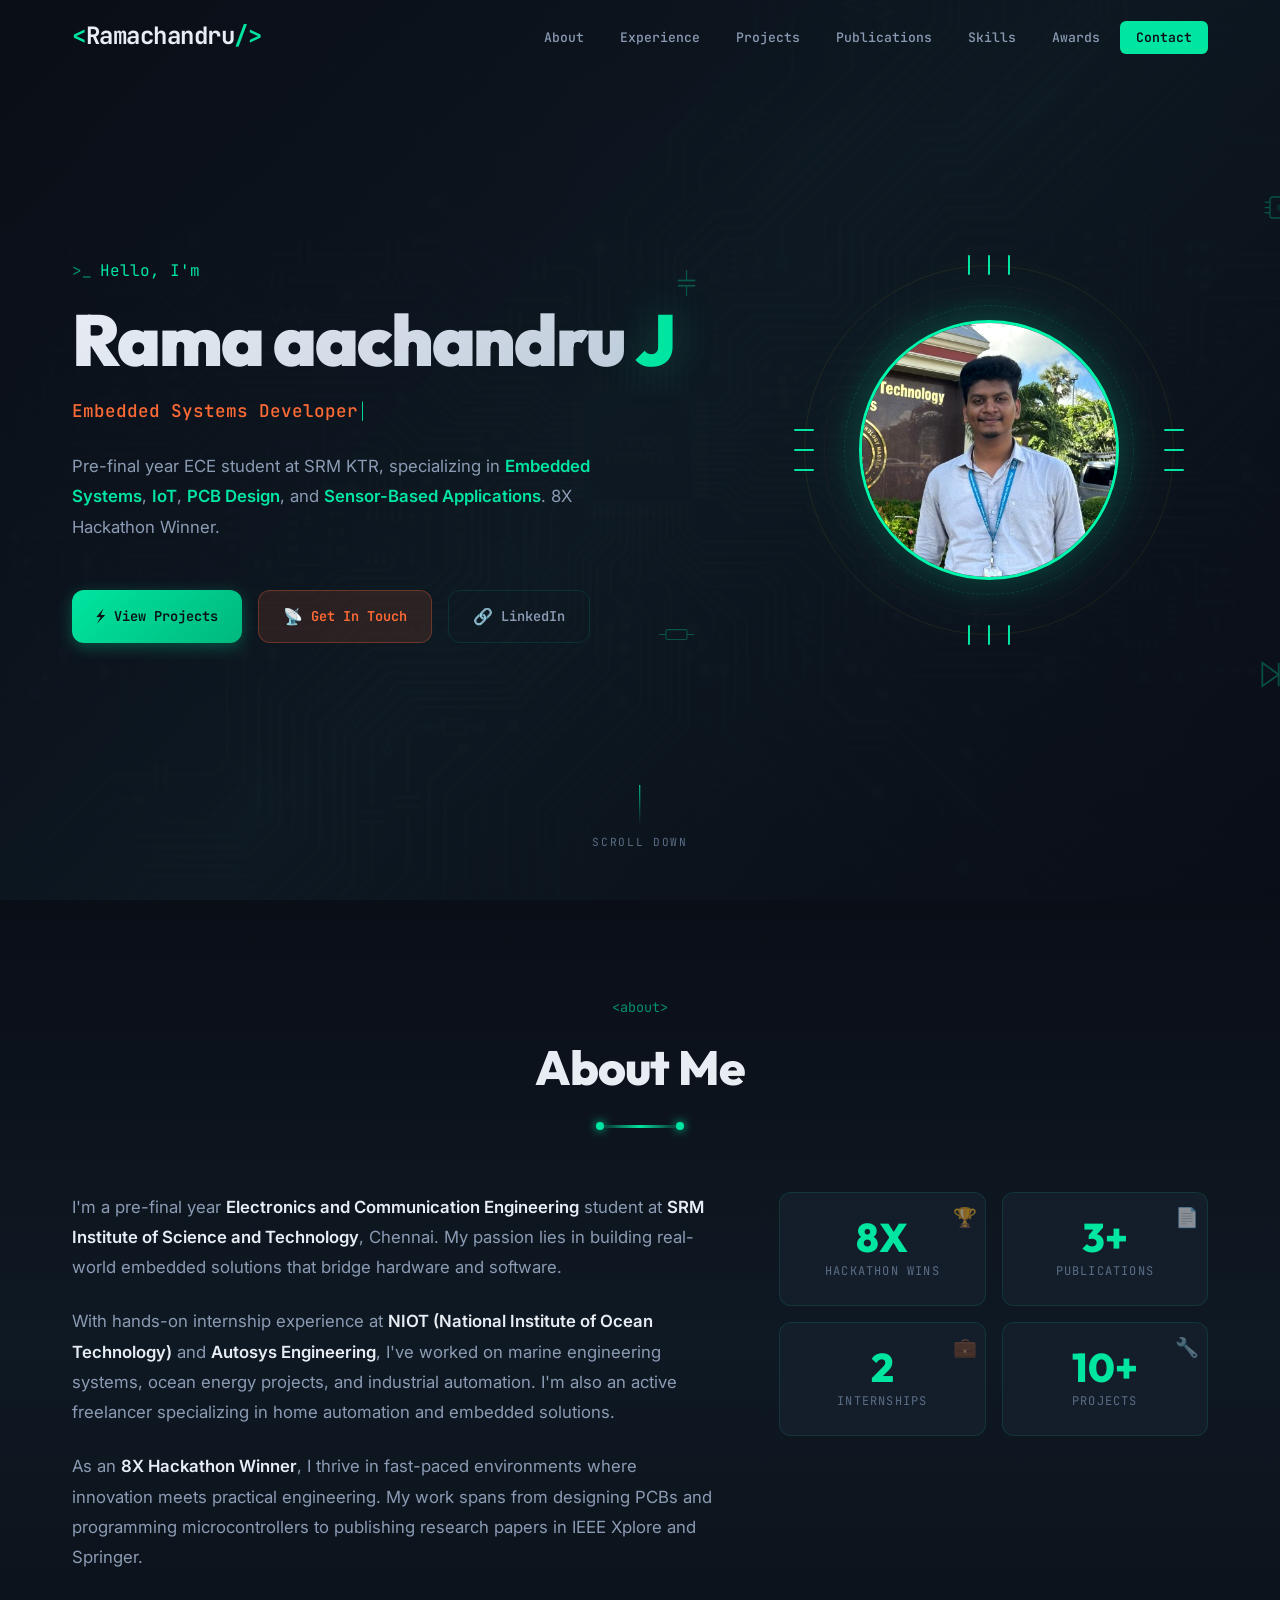
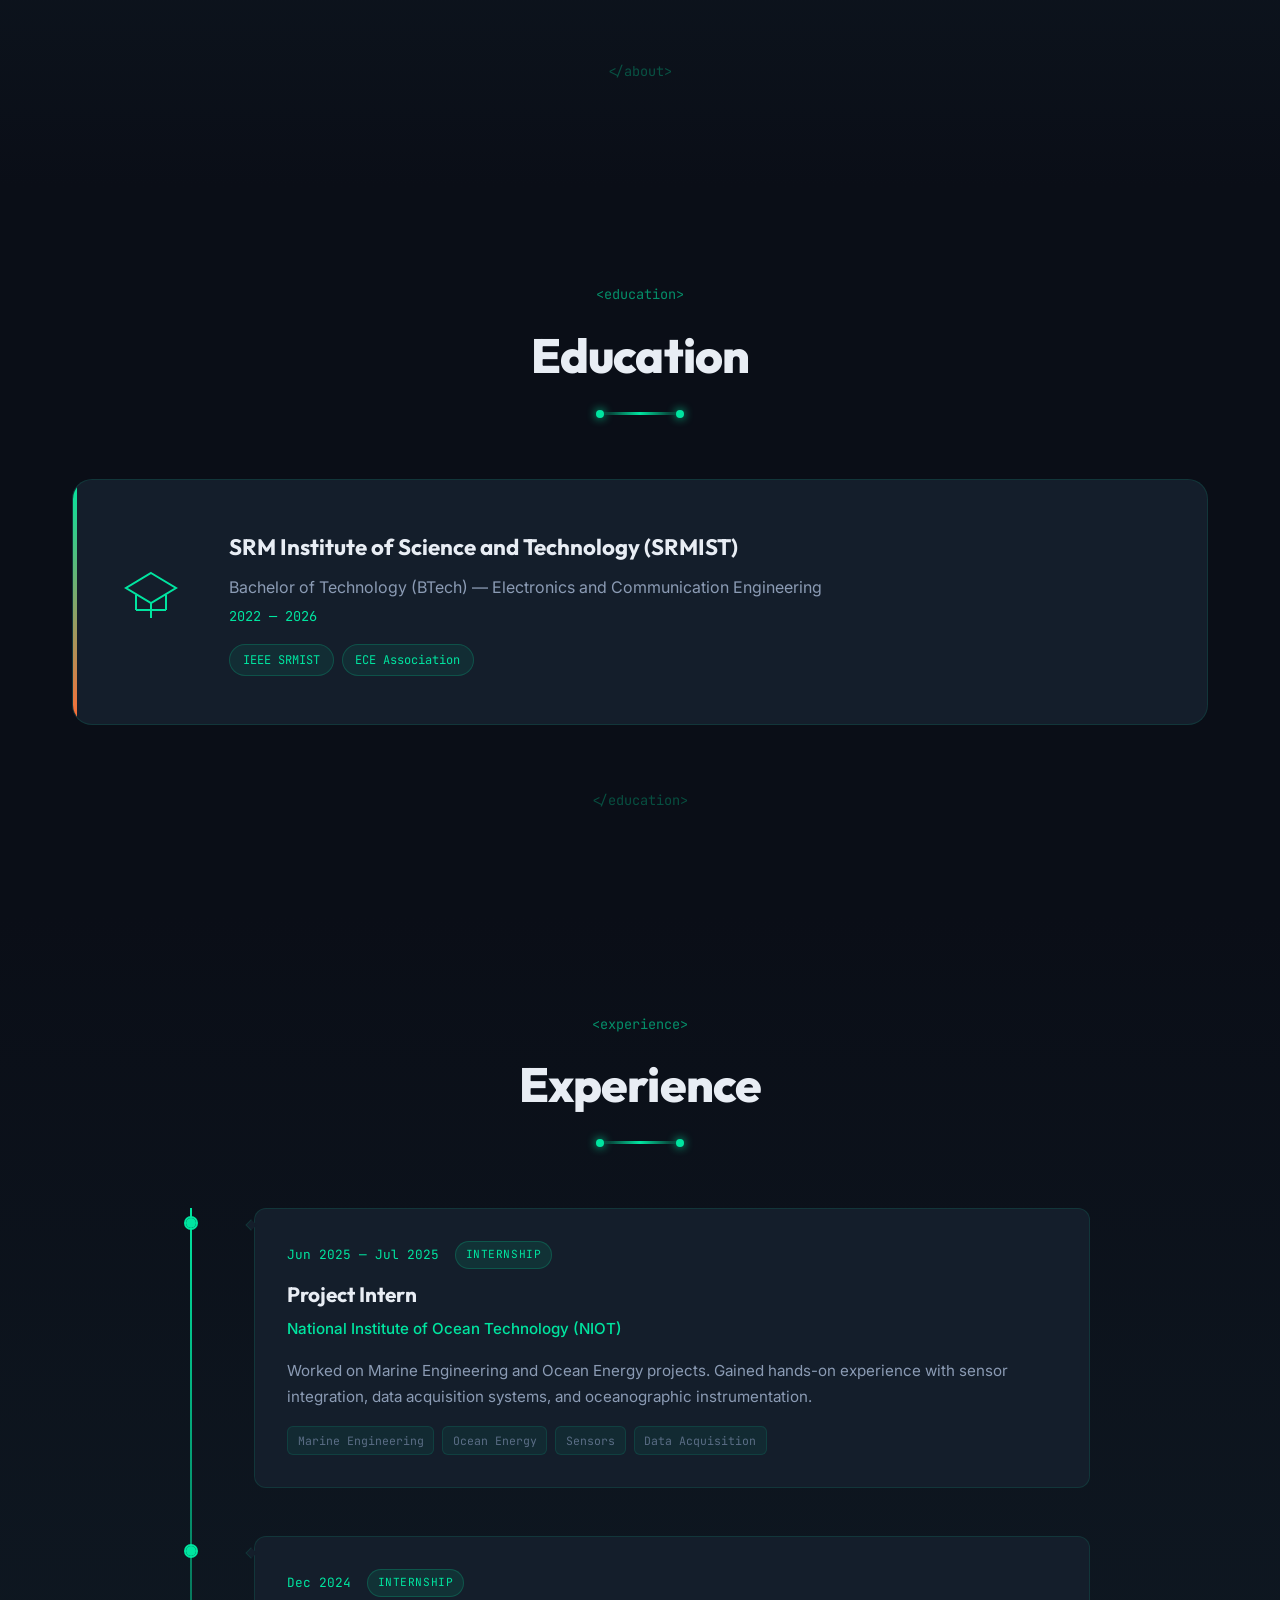
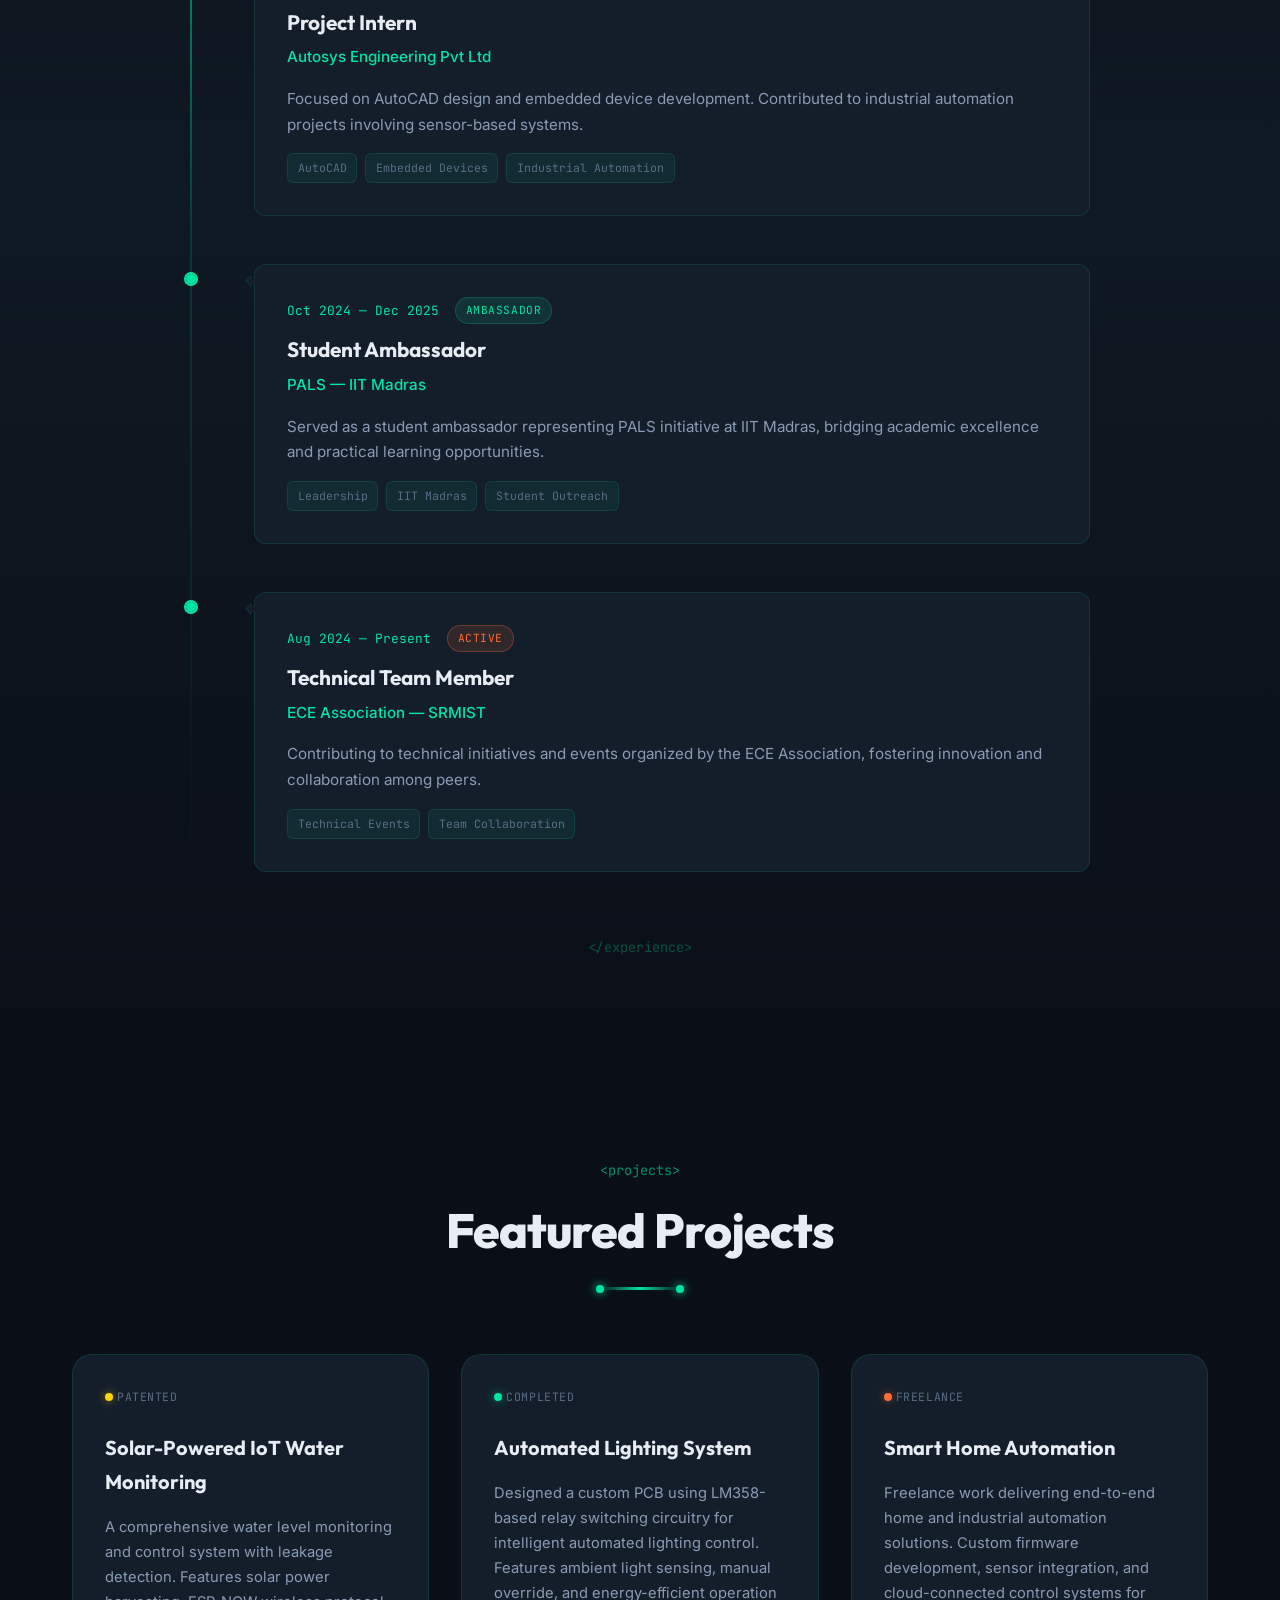
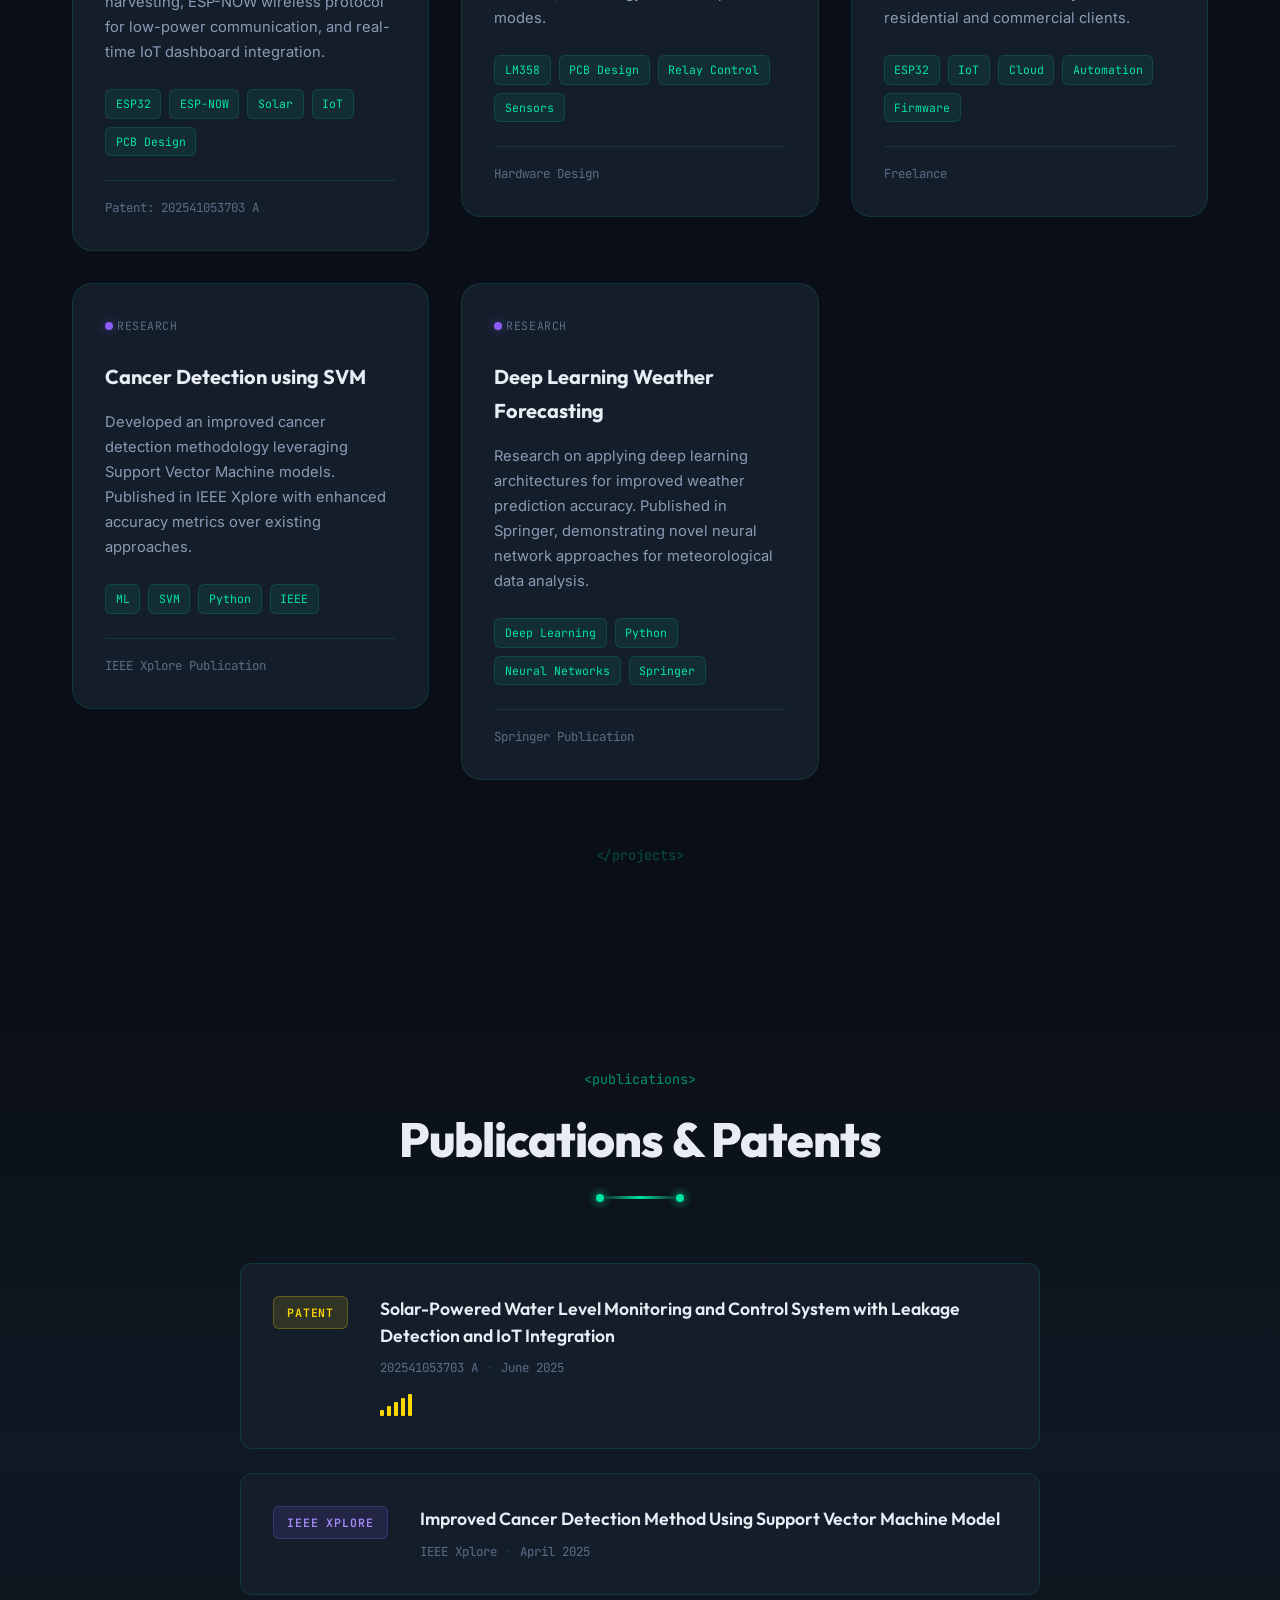
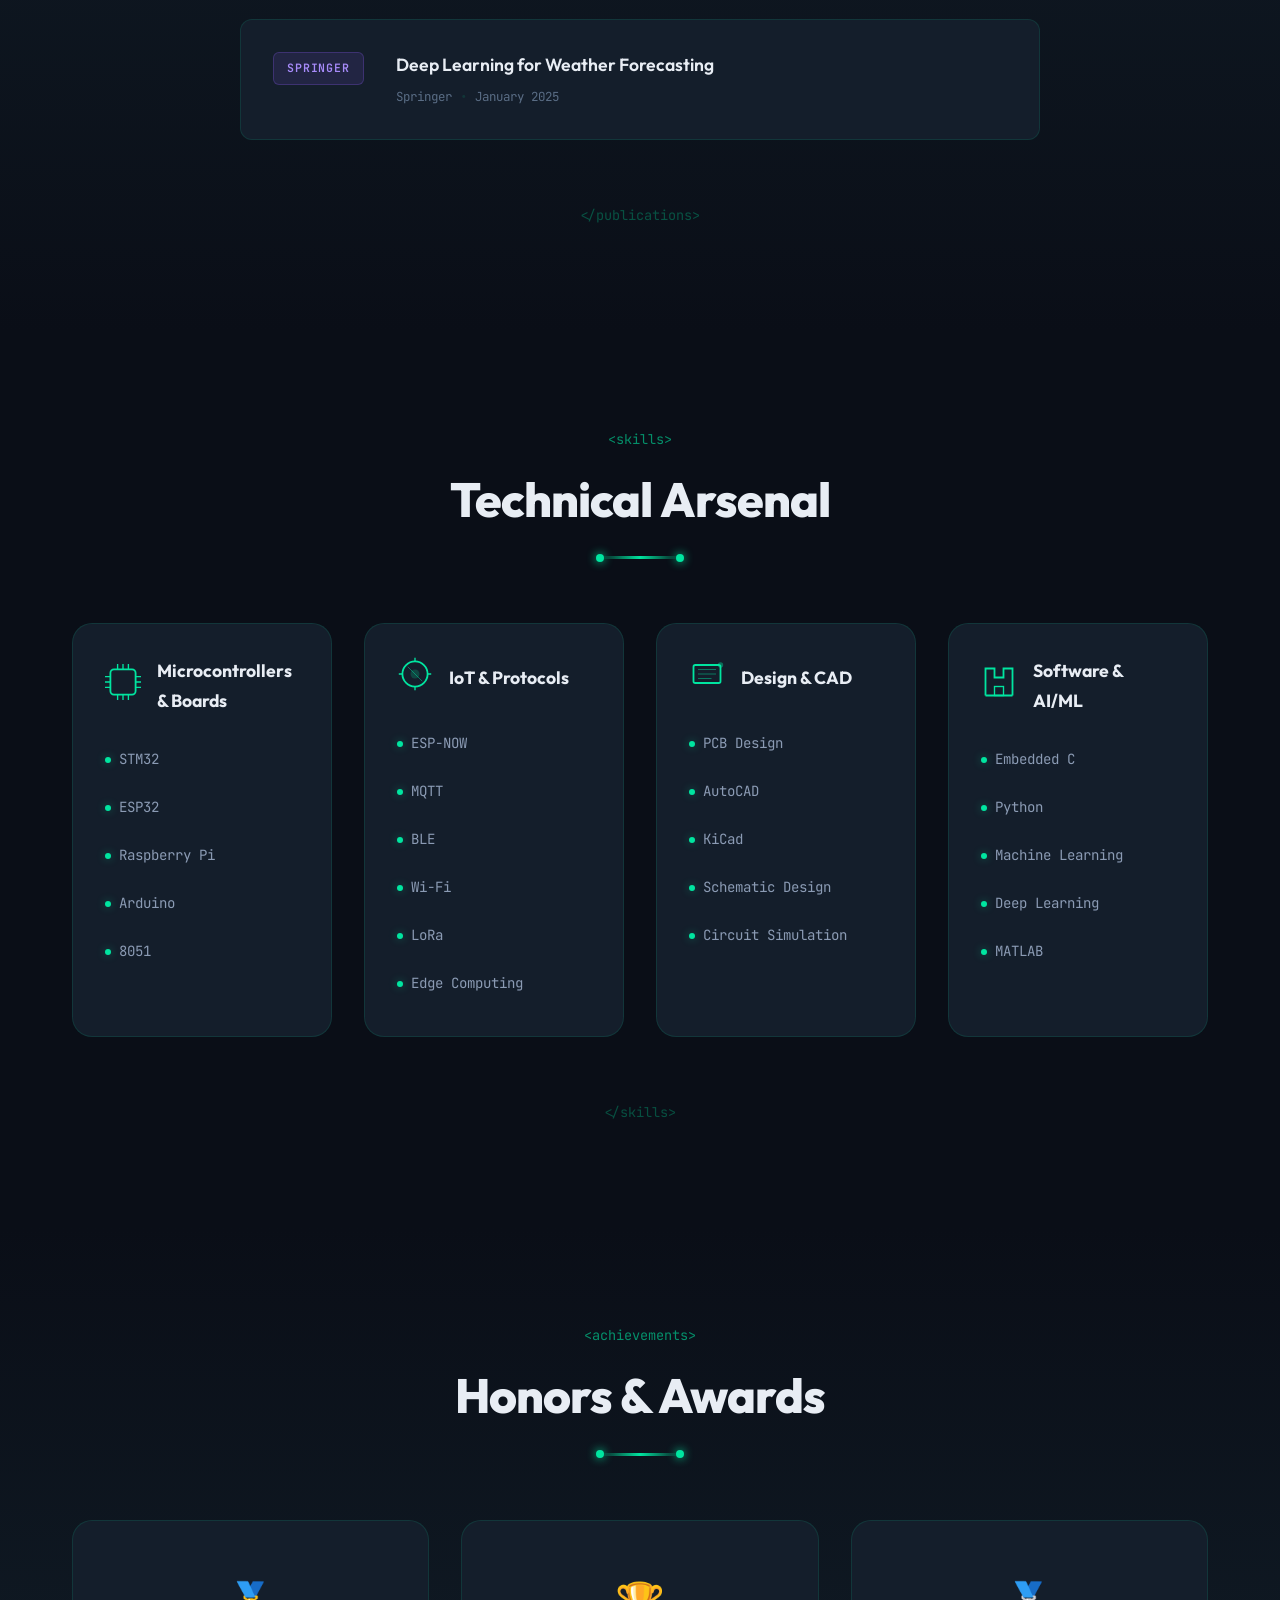
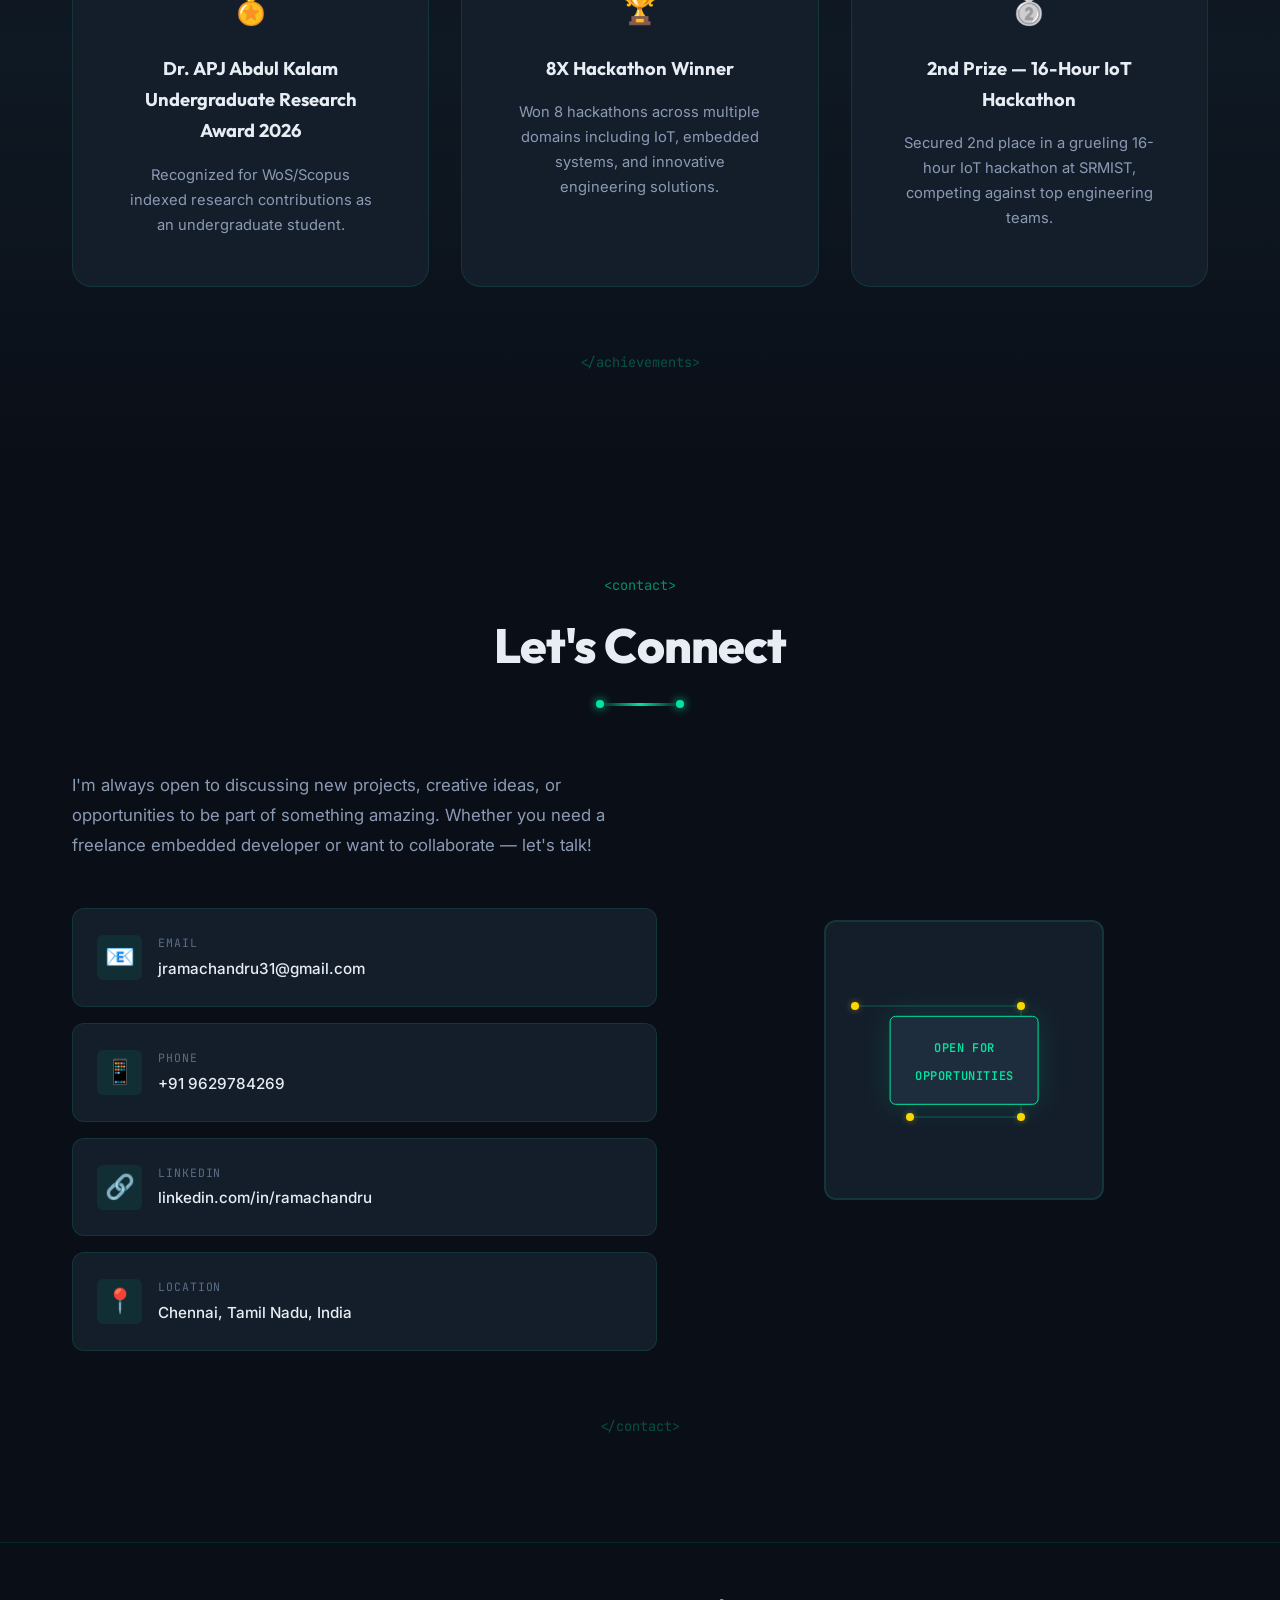
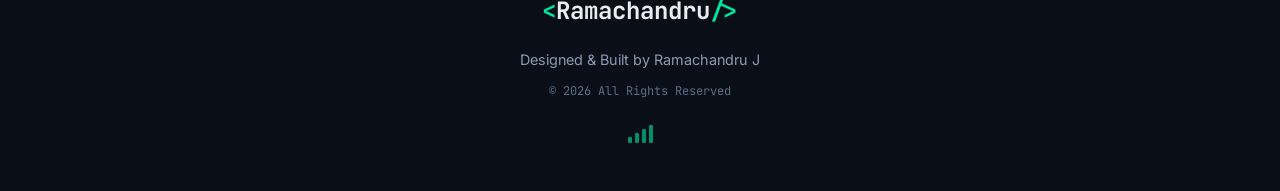
==== commit bcd0ceed: "changed name in main file" ====
--- a/index.html
+++ b/index.html
@@ -56,7 +56,7 @@
           <span class="greeting-text">Hello, I'm</span>
         </div>
         <h1 class="hero-name">
-          <span class="name-line">Ramachandru </span><span class="name-accent">J</span>
+          <span class="name-line">Rama aachandru </span><span class="name-accent">J</span>
         </h1>
         <div class="hero-title-wrapper">
           <div class="hero-title" id="typed-title"></div>
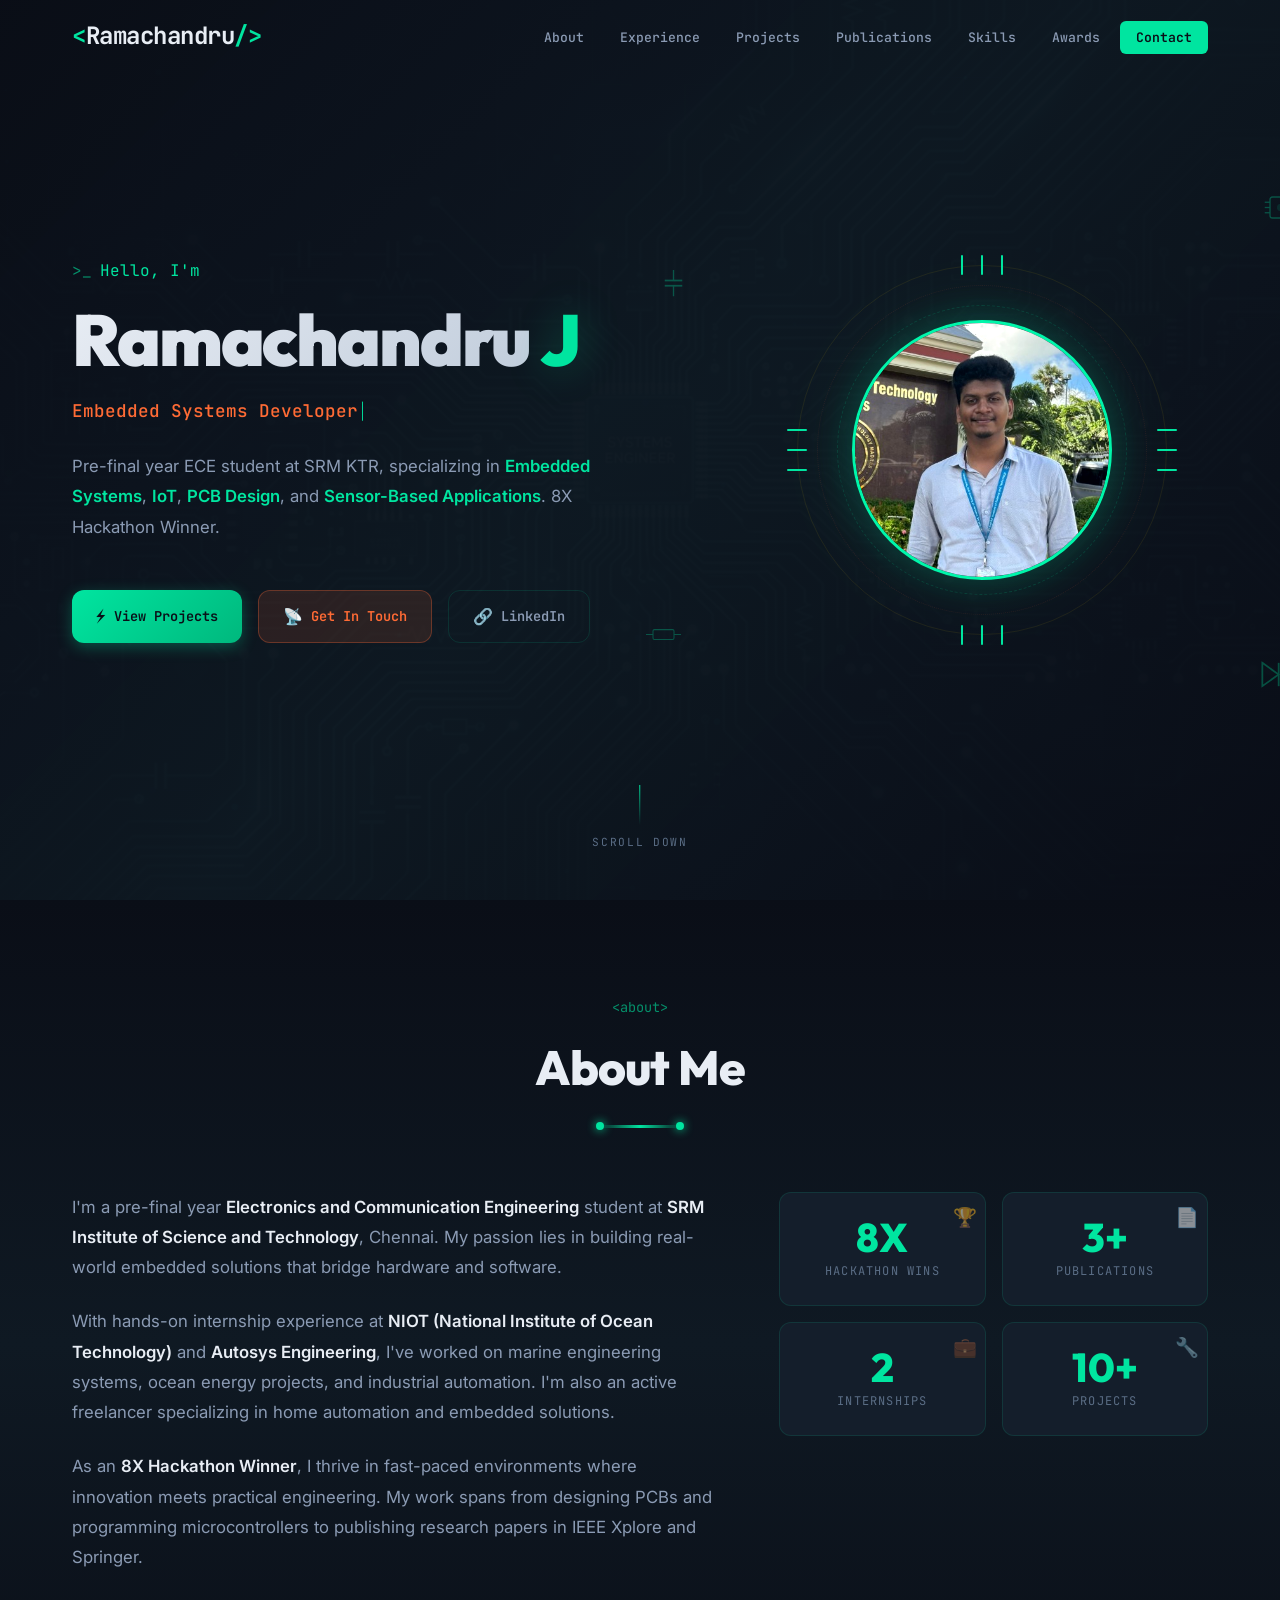
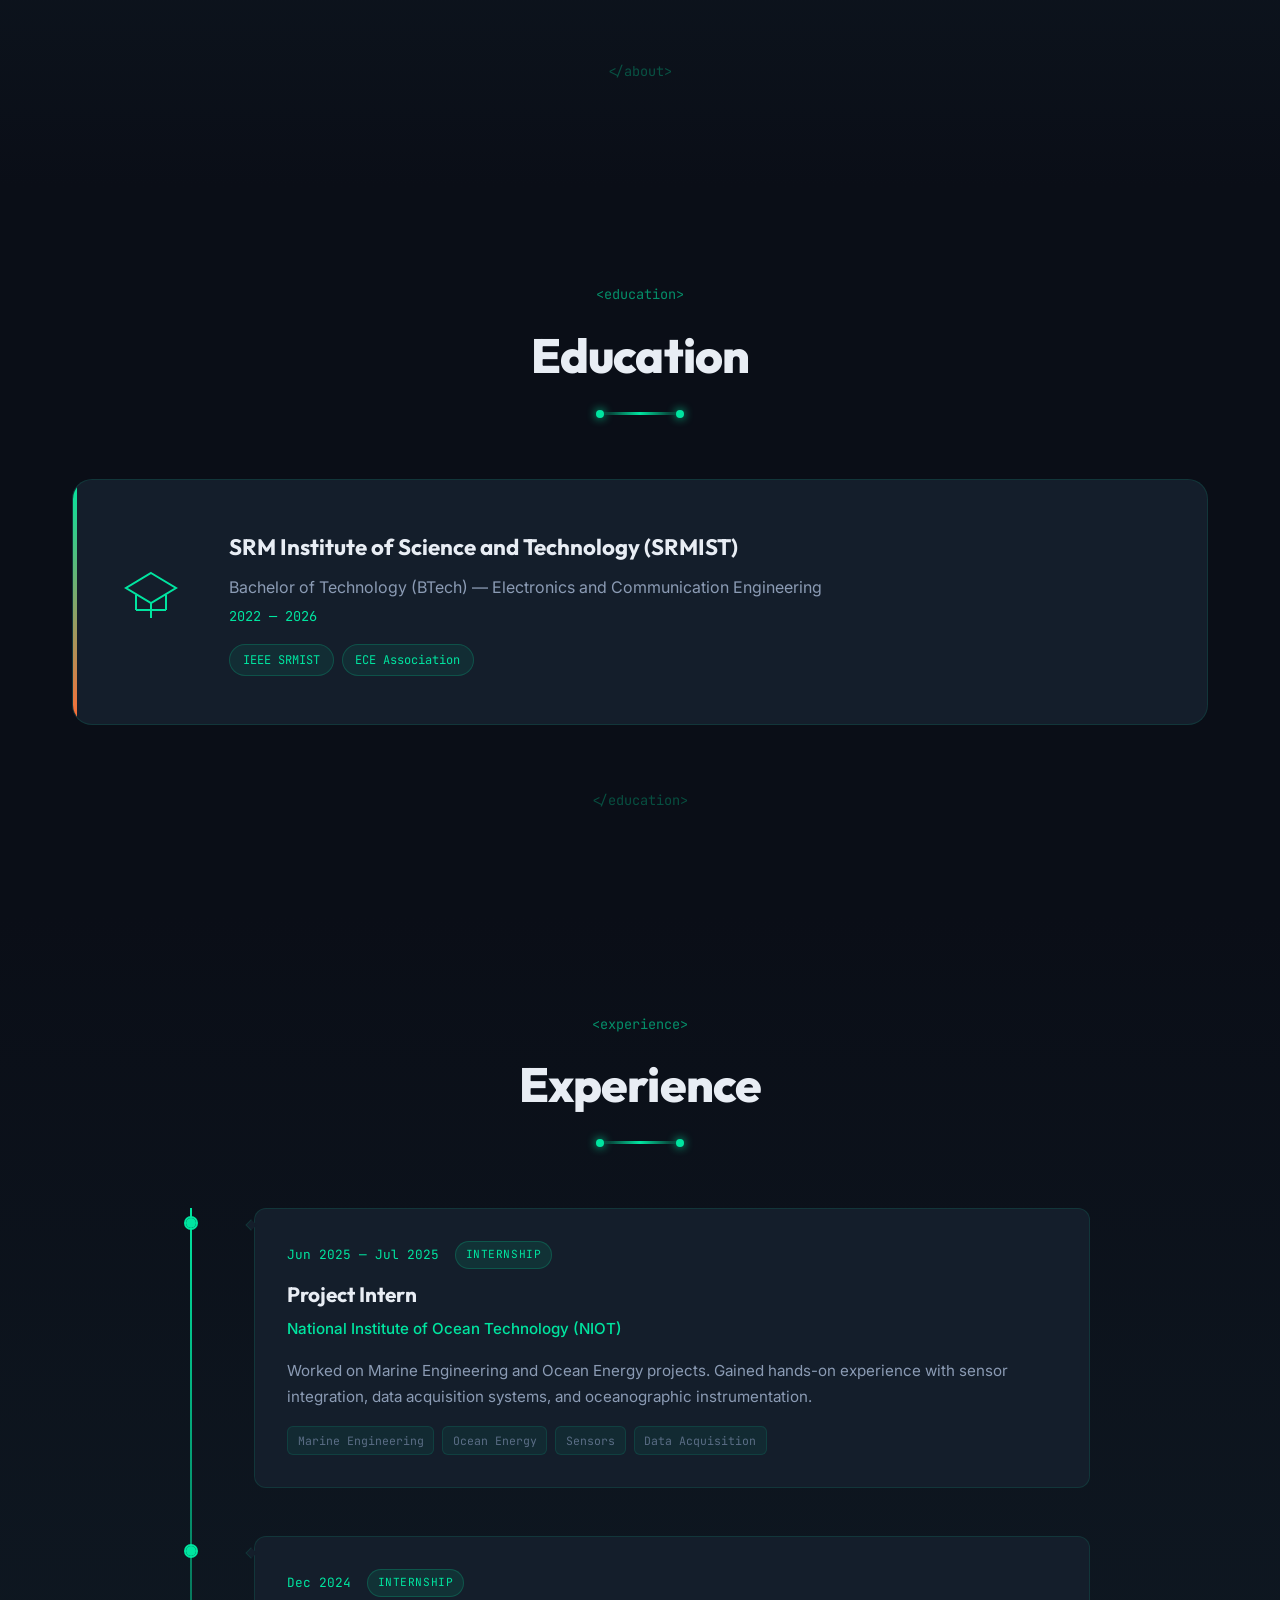
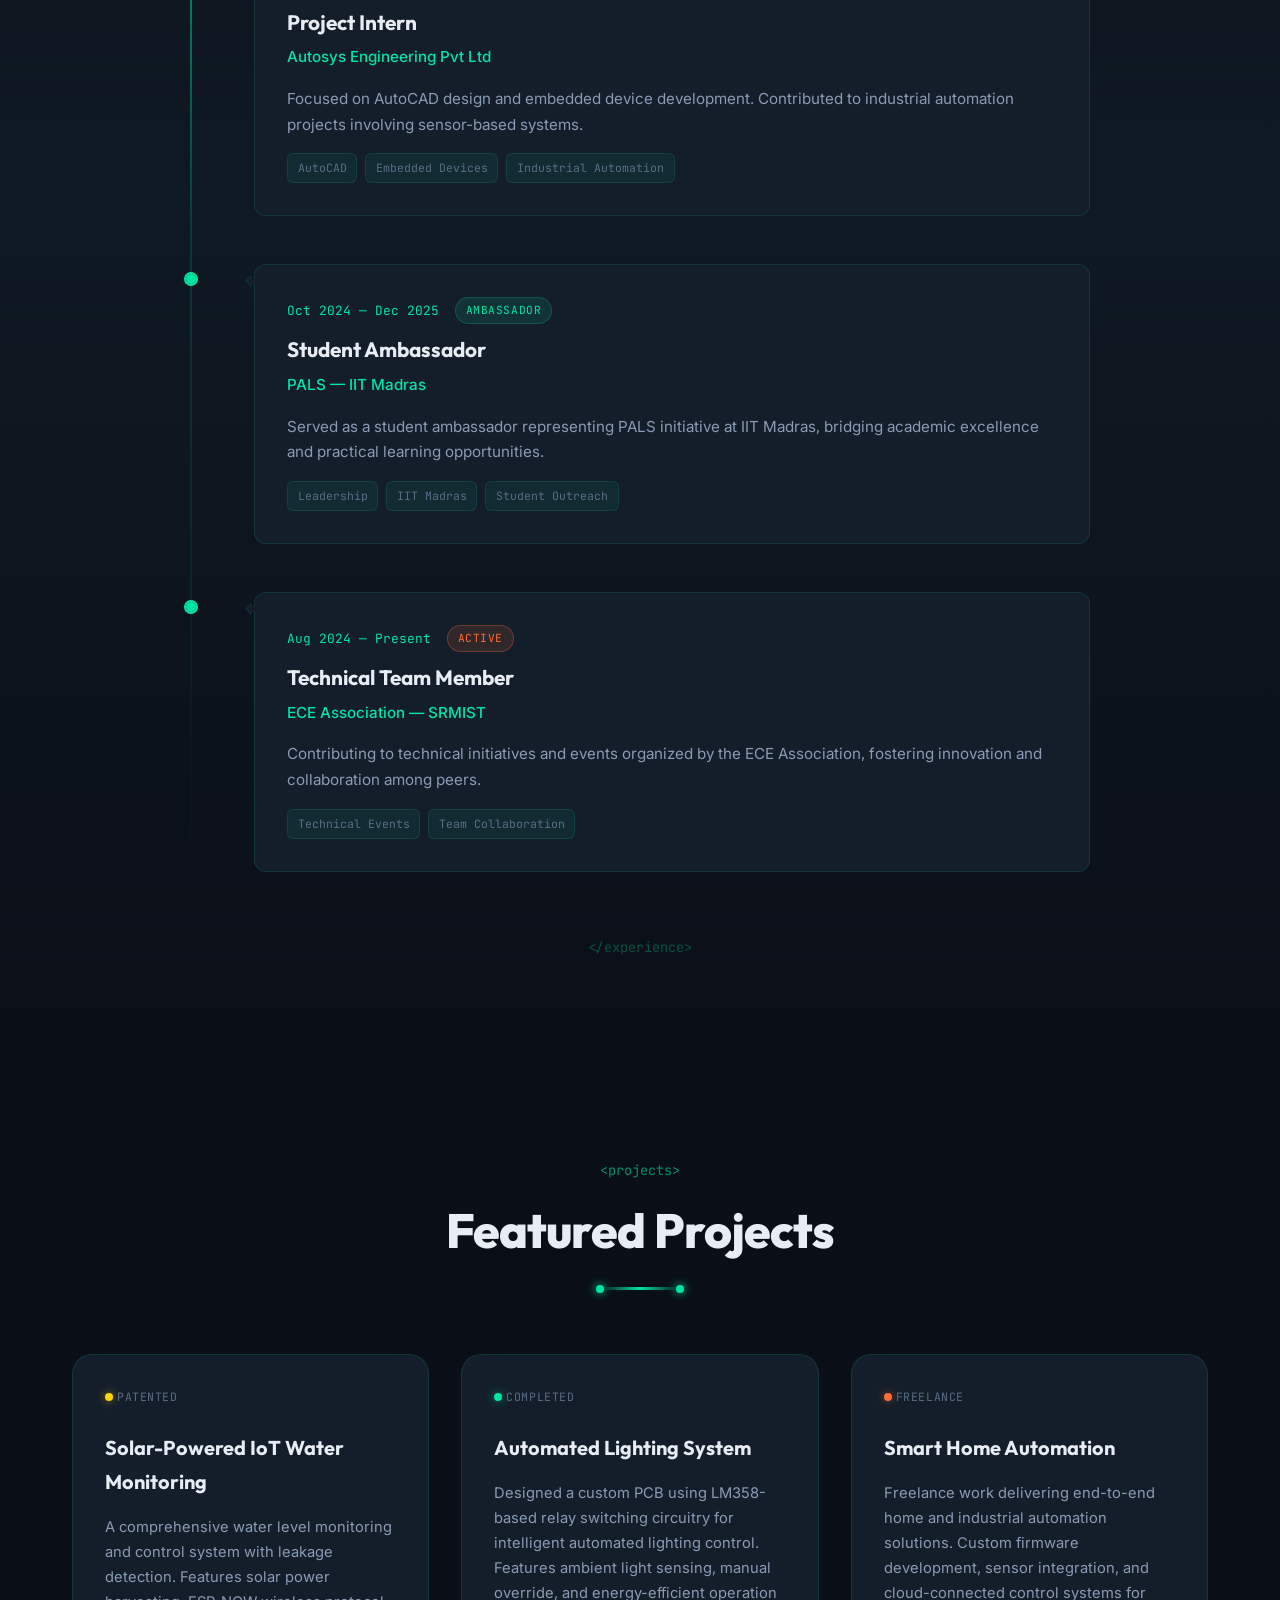
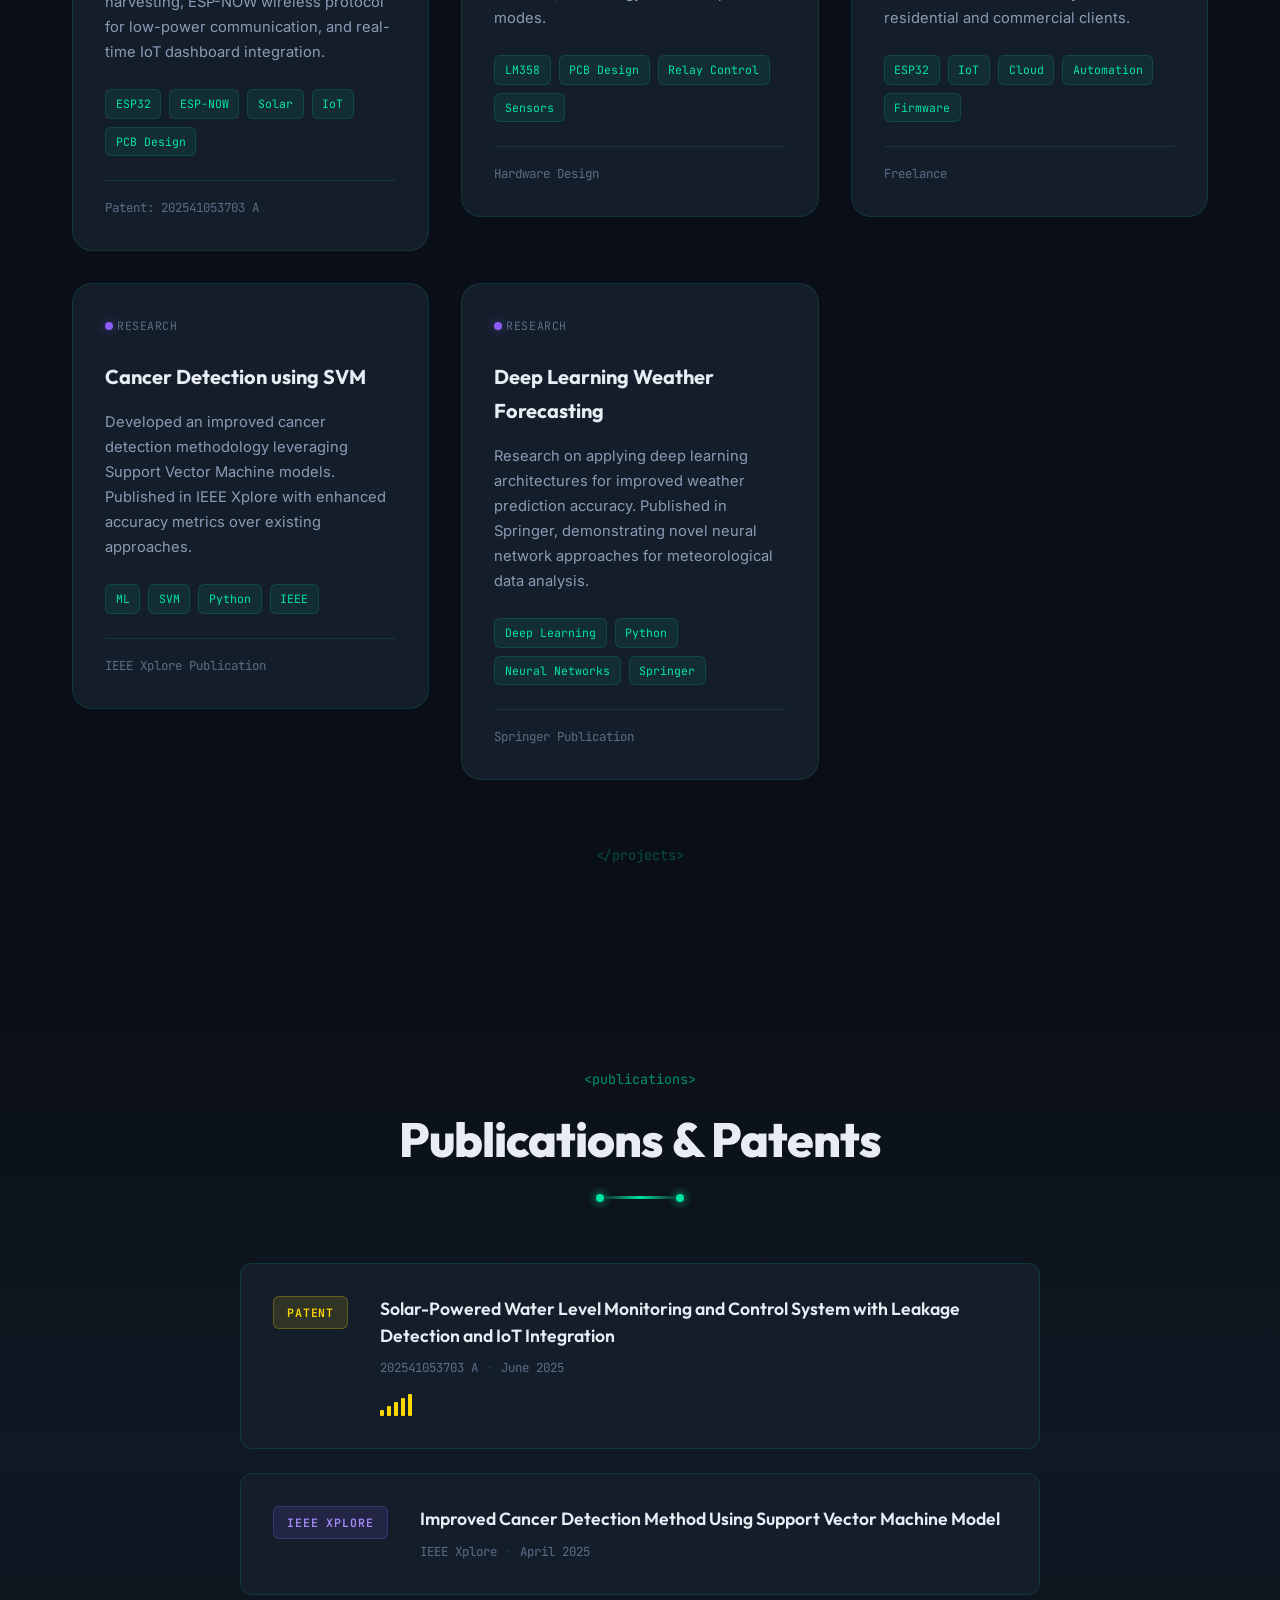
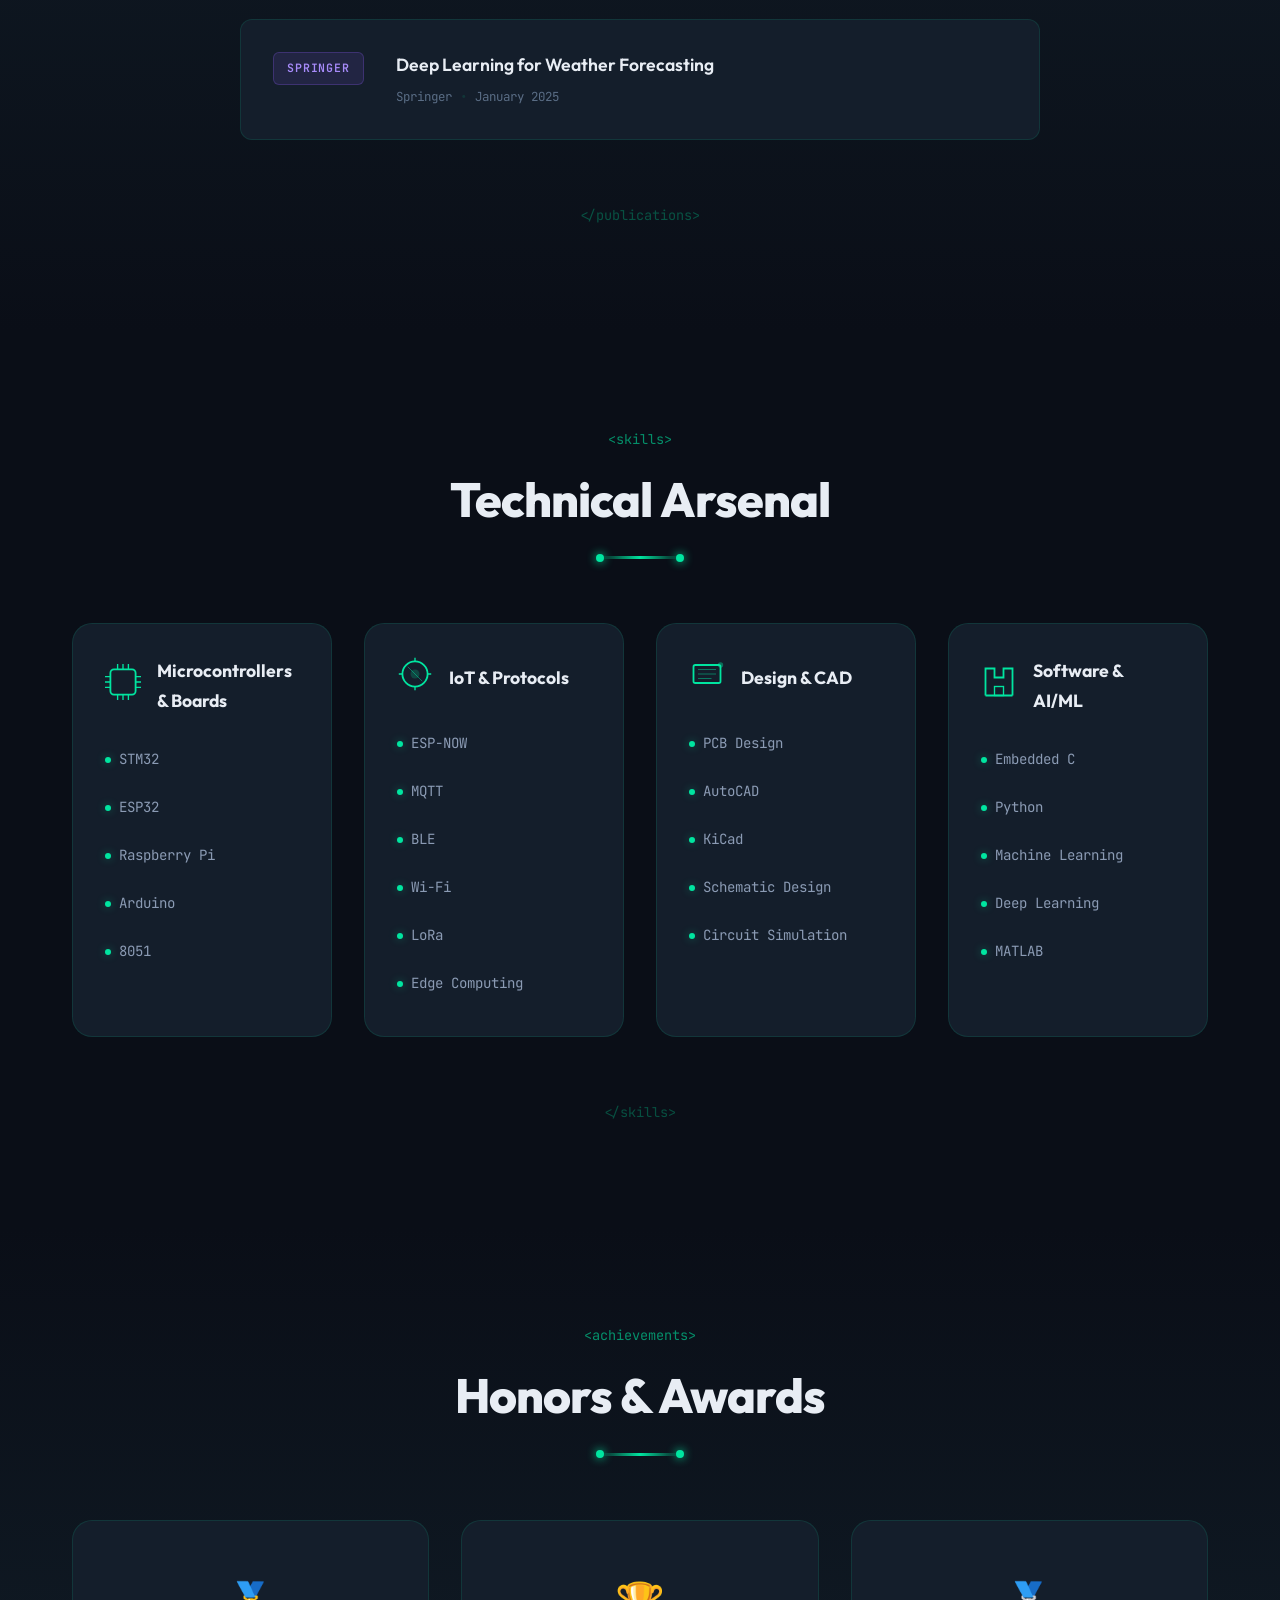
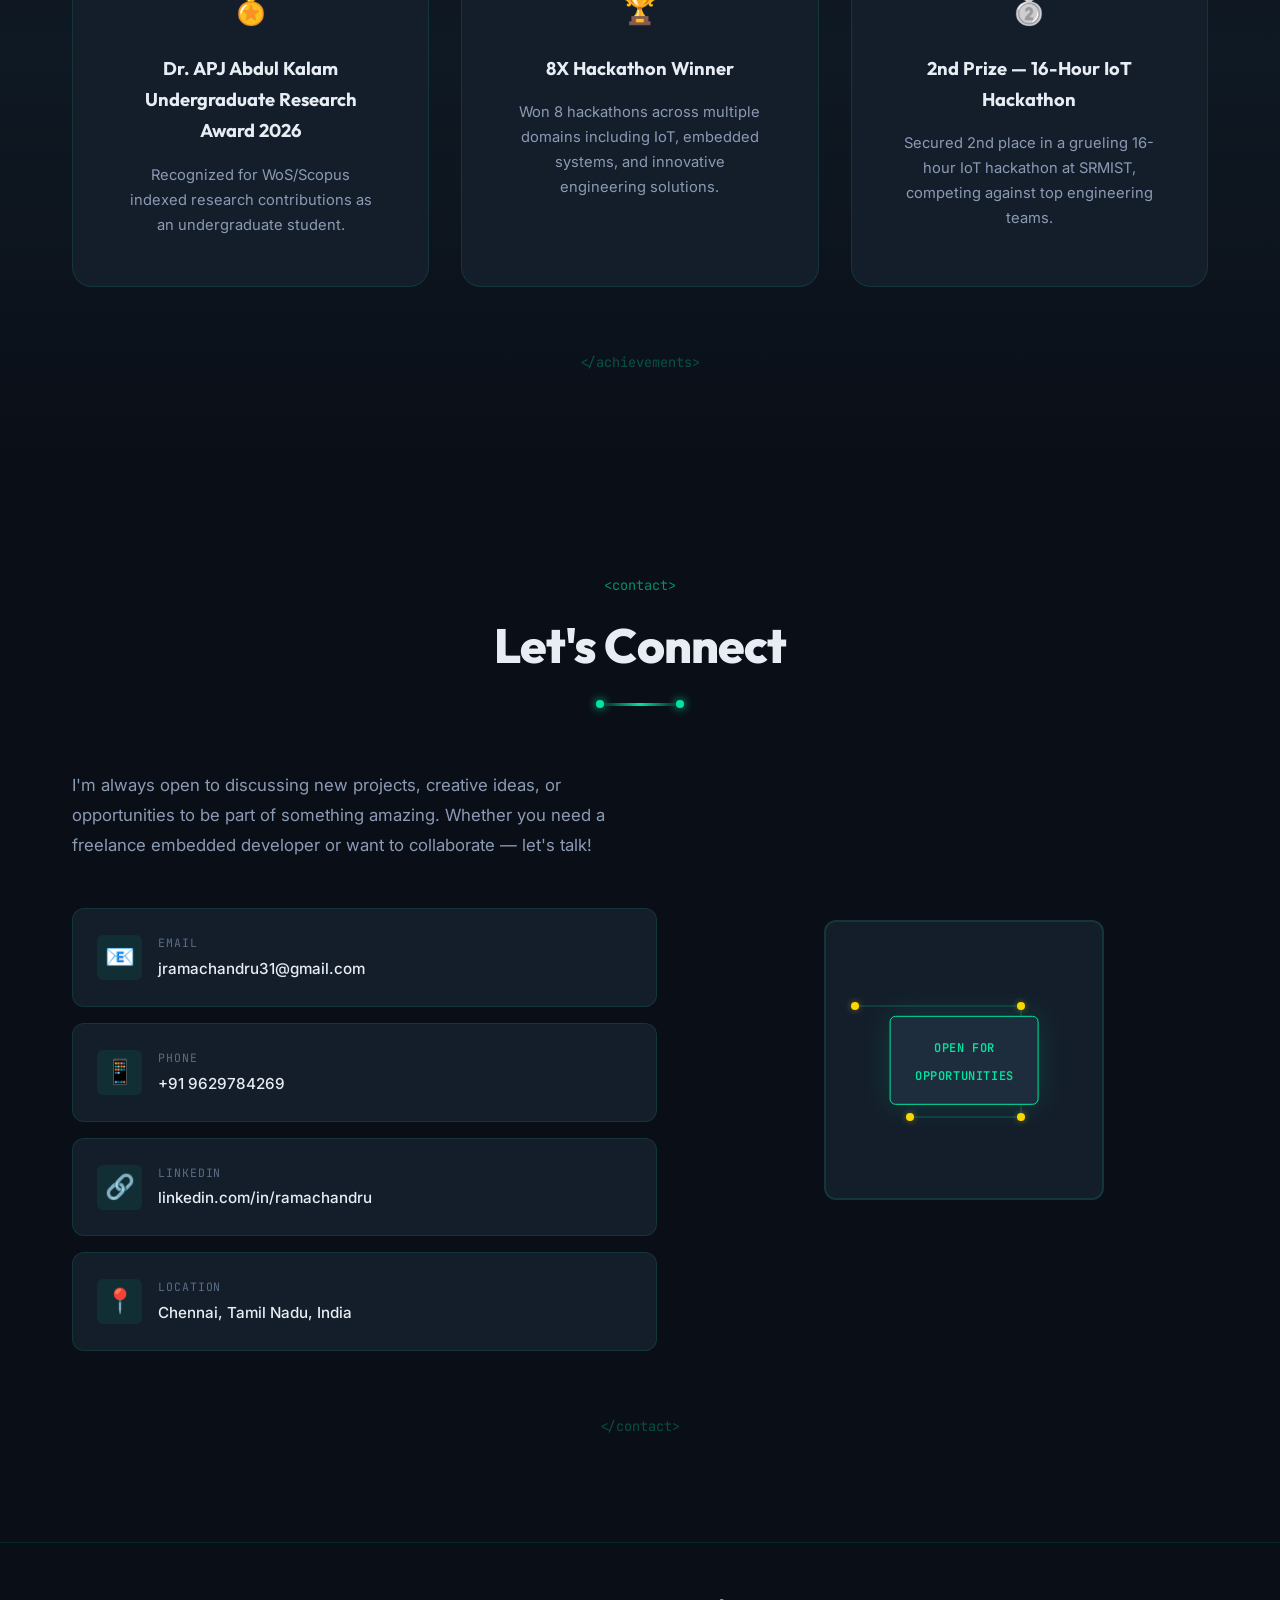
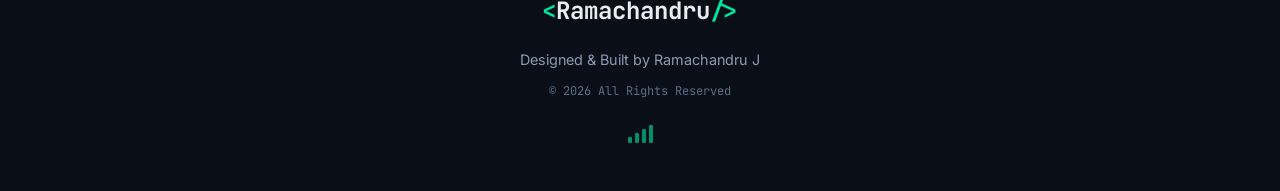
==== commit fe867bf2: "orginal name given" ====
--- a/index.html
+++ b/index.html
@@ -56,7 +56,7 @@
           <span class="greeting-text">Hello, I'm</span>
         </div>
         <h1 class="hero-name">
-          <span class="name-line">Rama aachandru </span><span class="name-accent">J</span>
+          <span class="name-line">Ramachandru </span><span class="name-accent">J</span>
         </h1>
         <div class="hero-title-wrapper">
           <div class="hero-title" id="typed-title"></div>
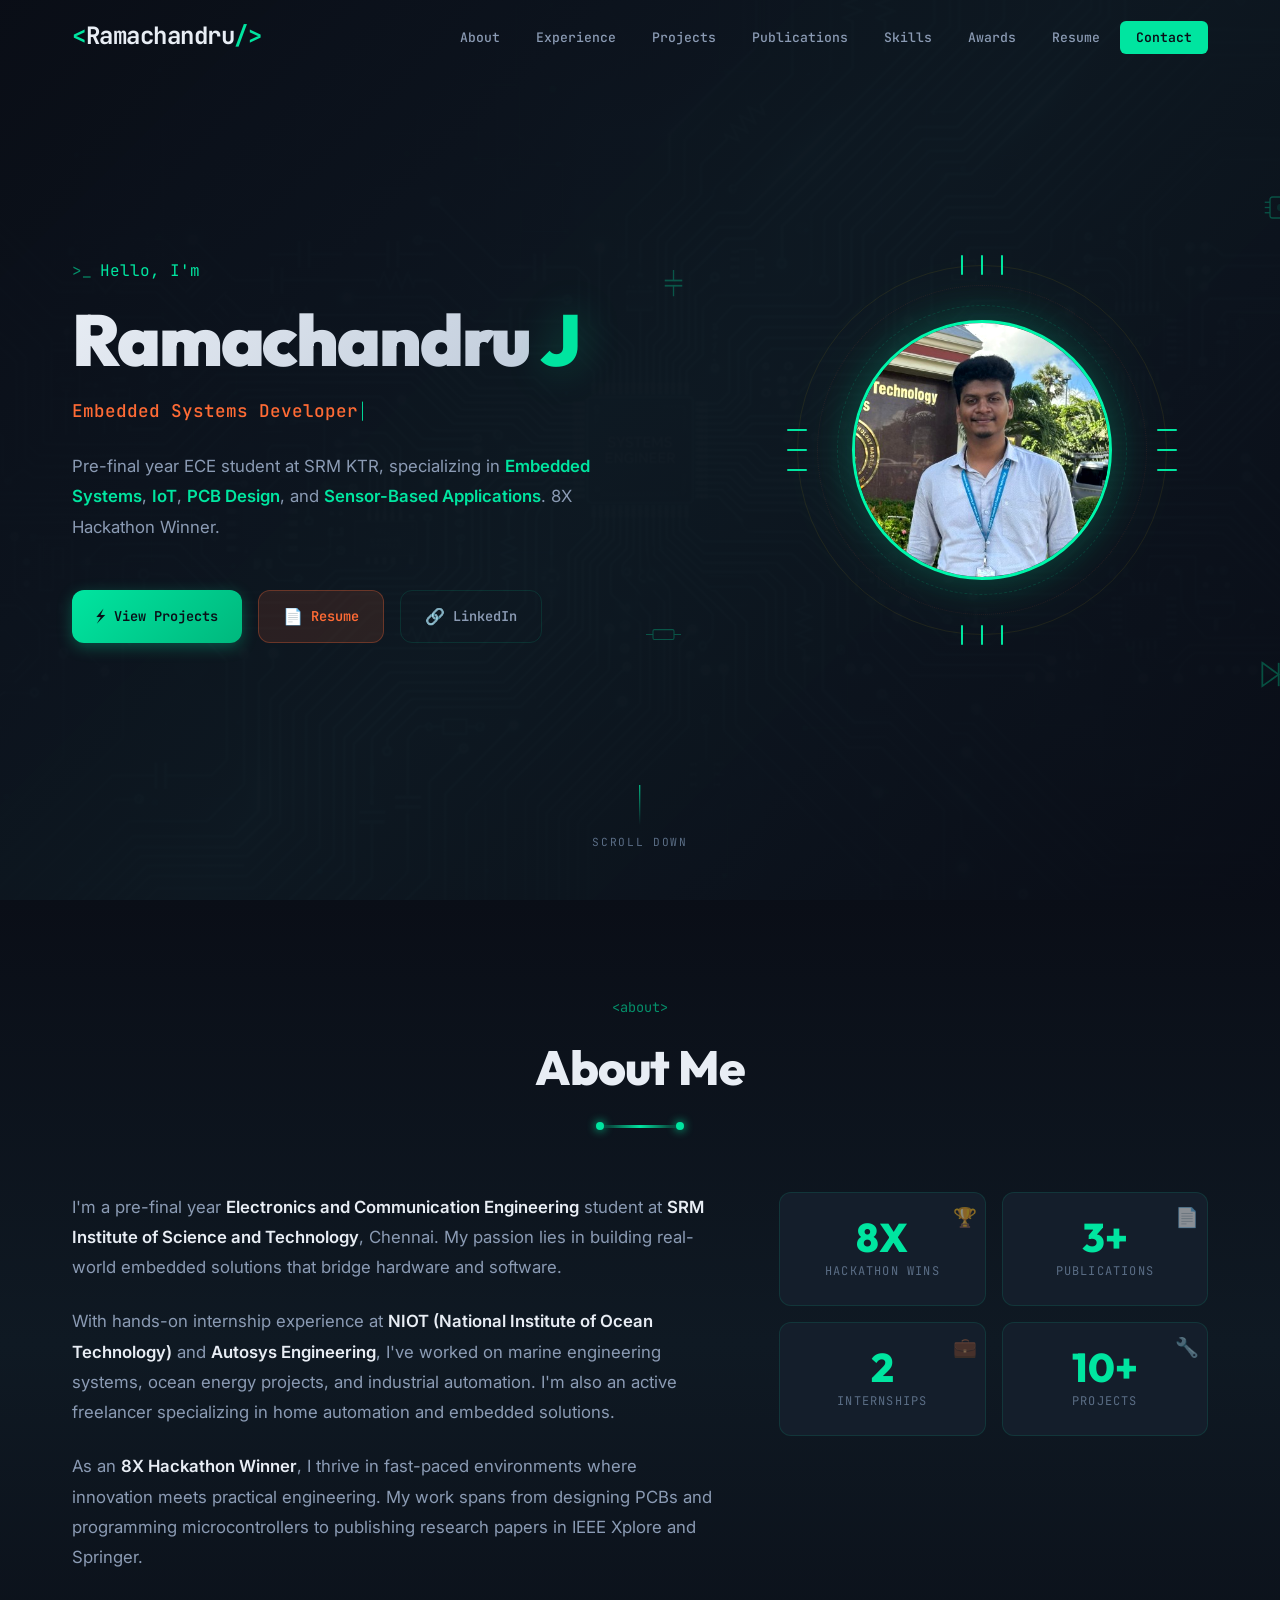
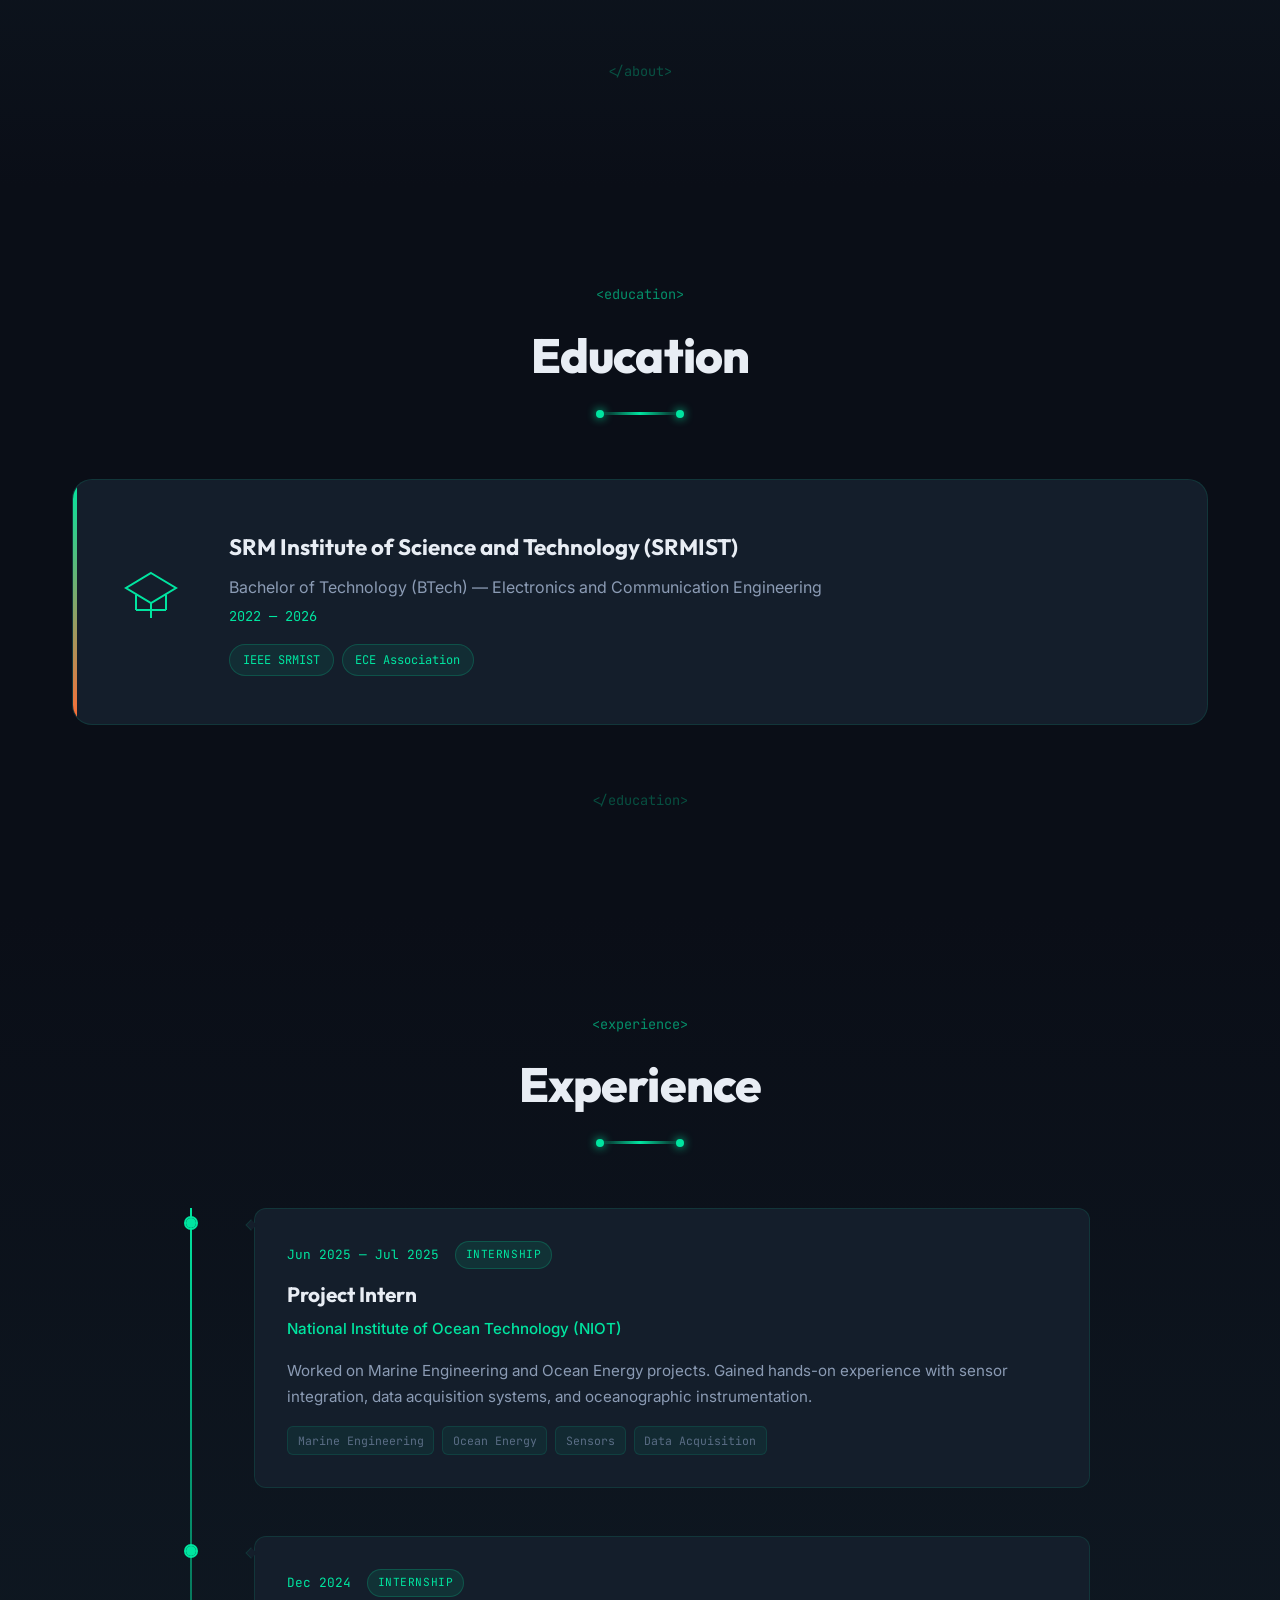
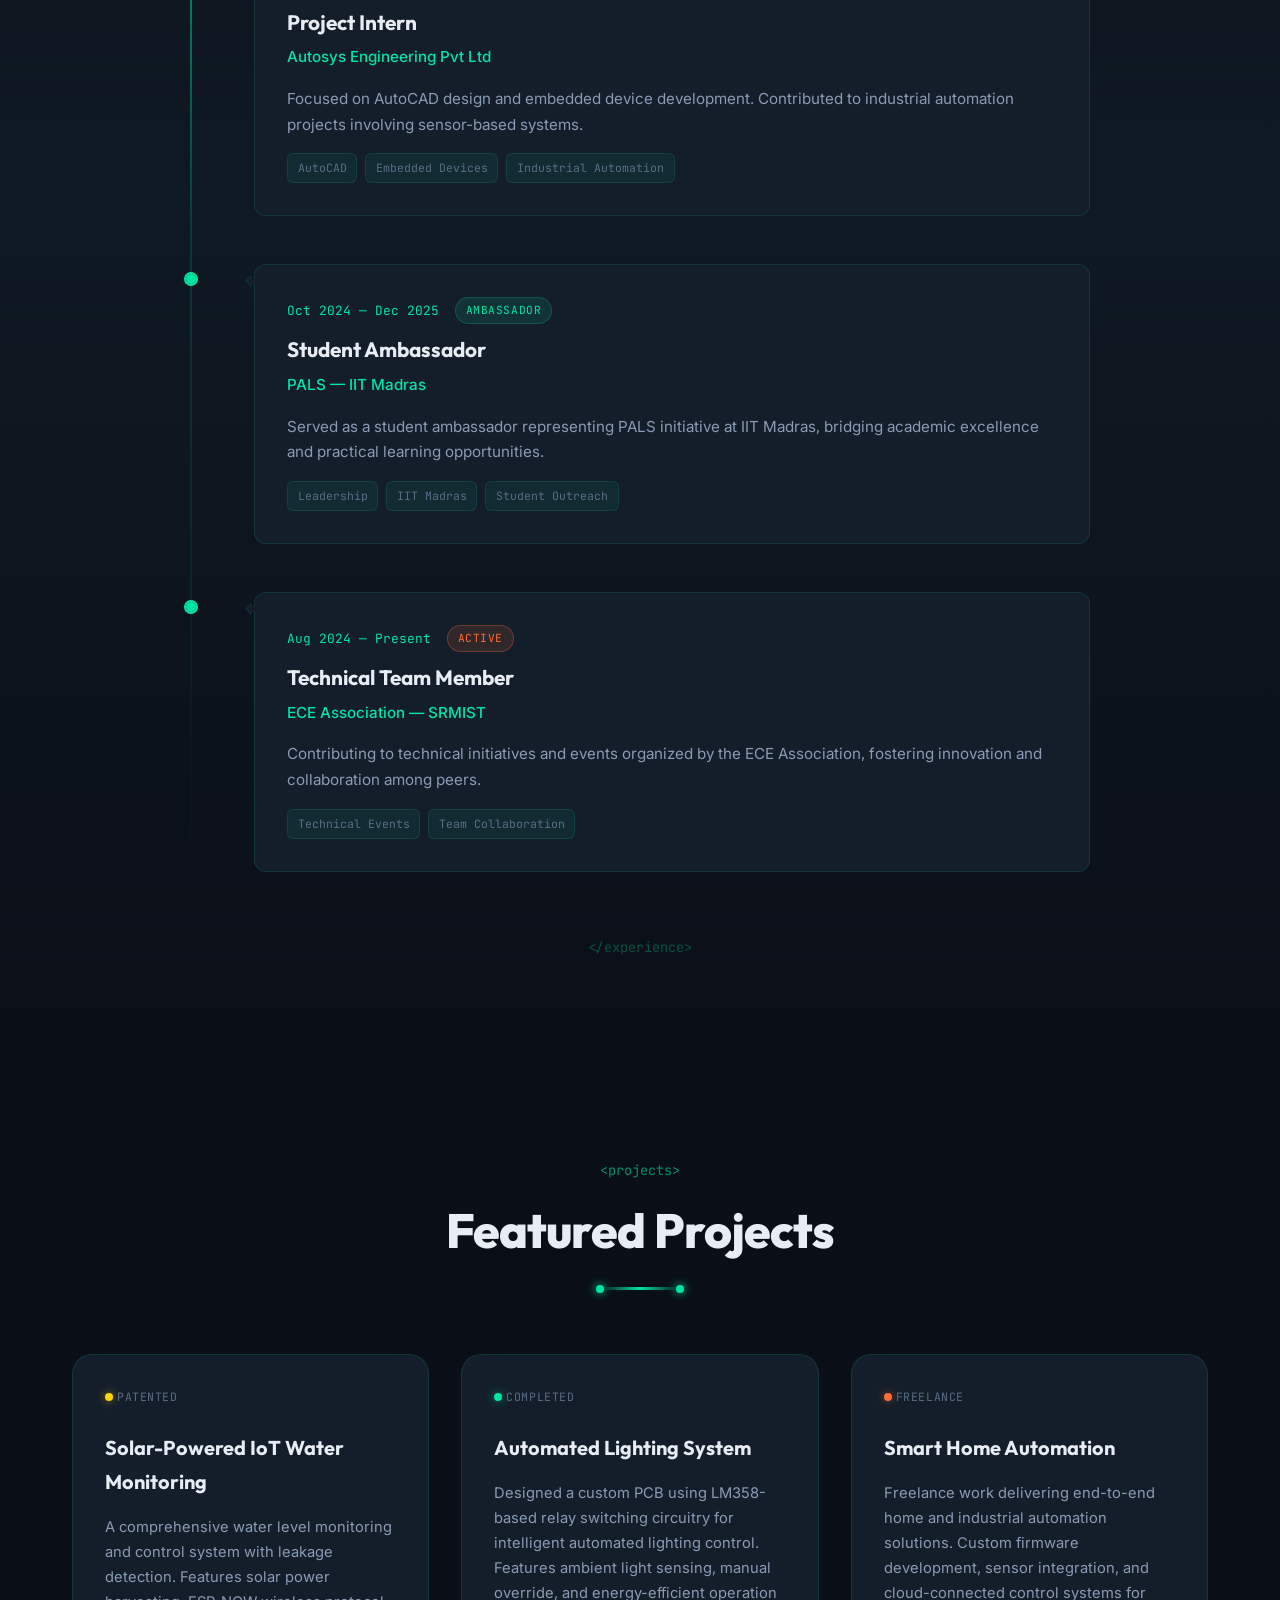
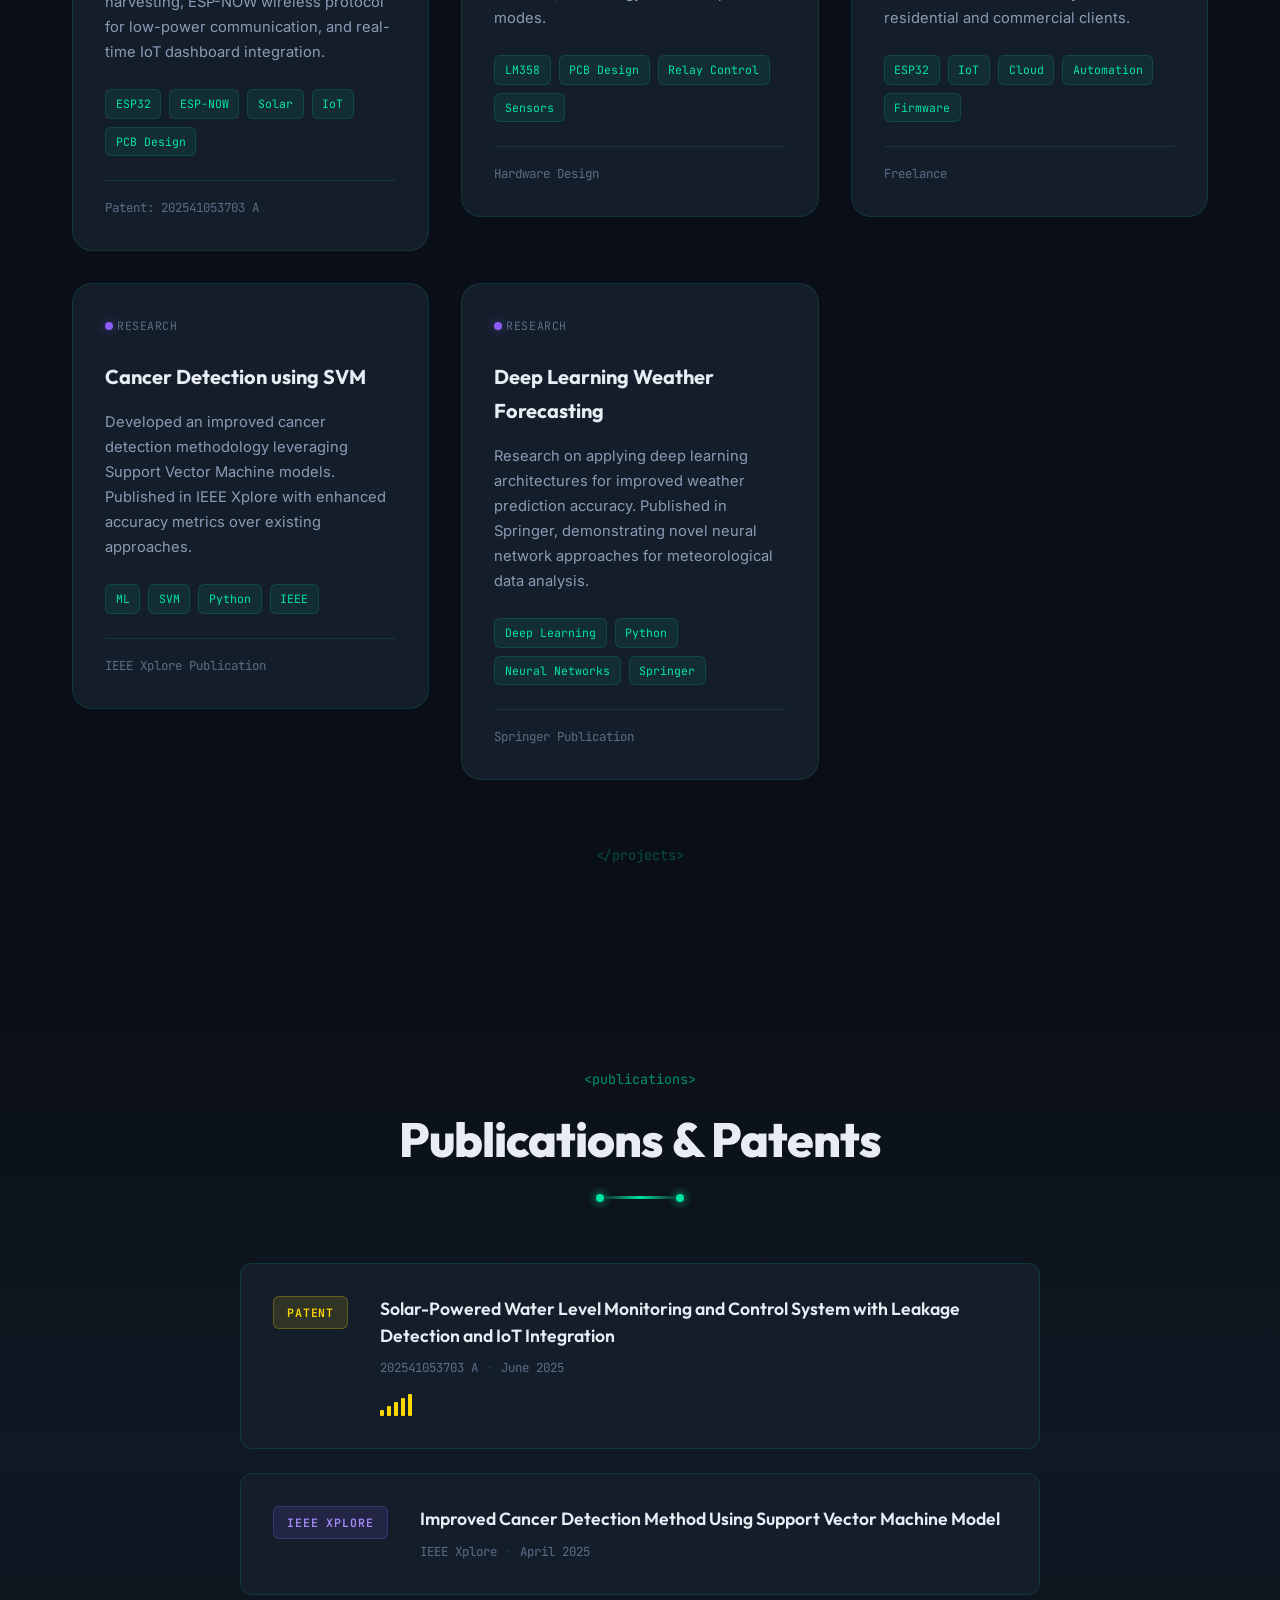
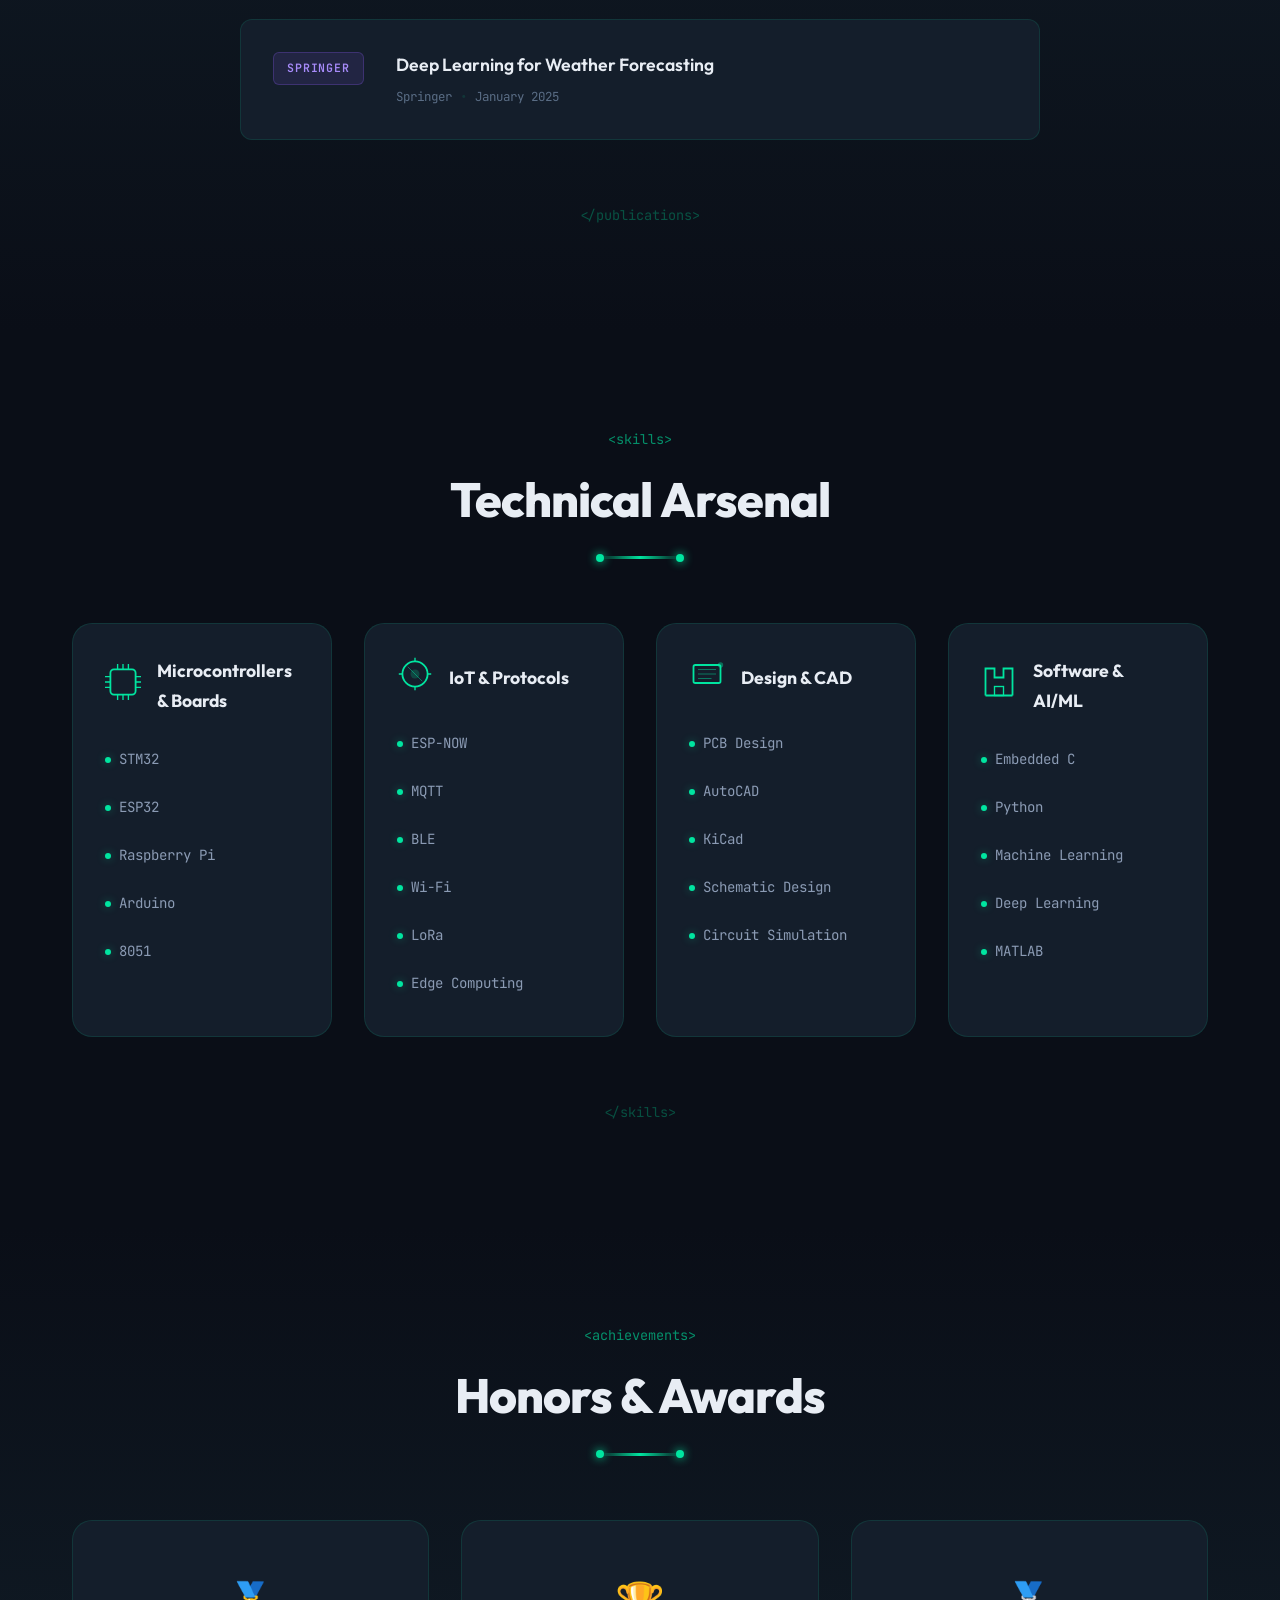
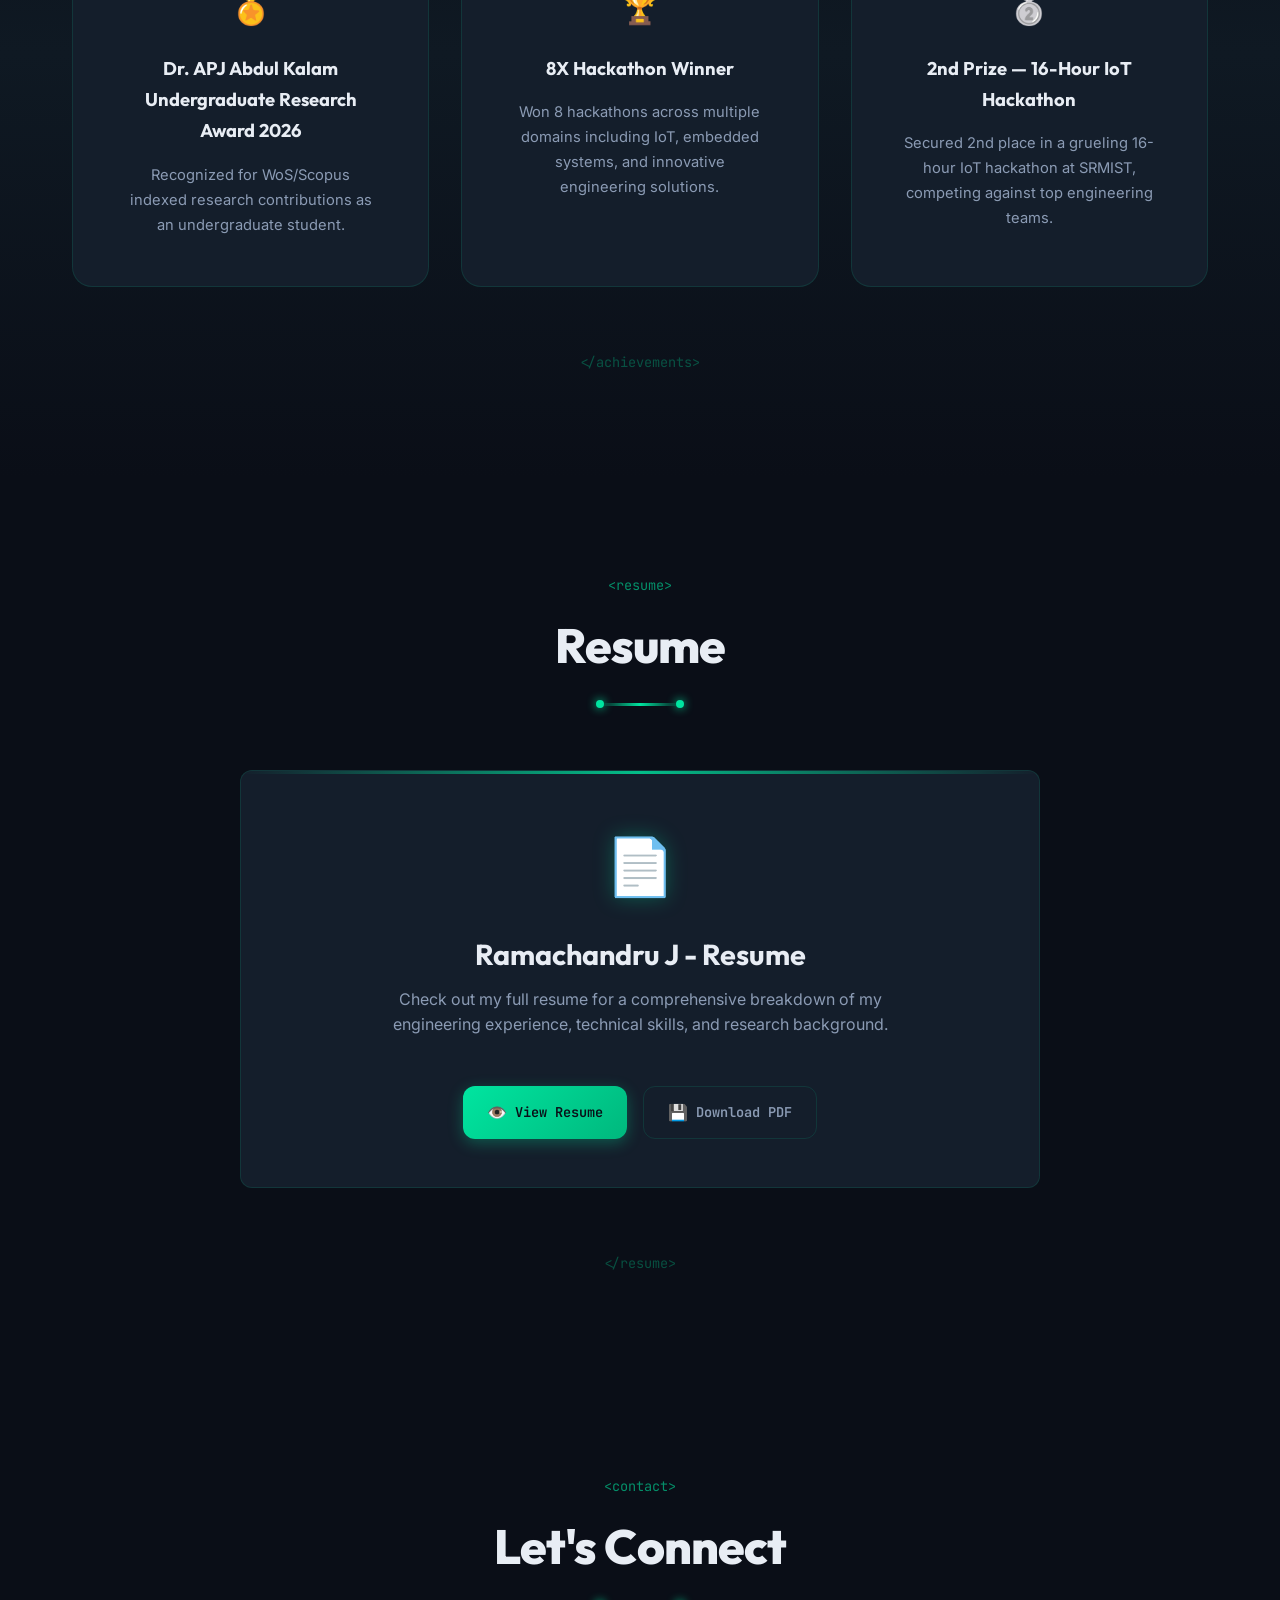
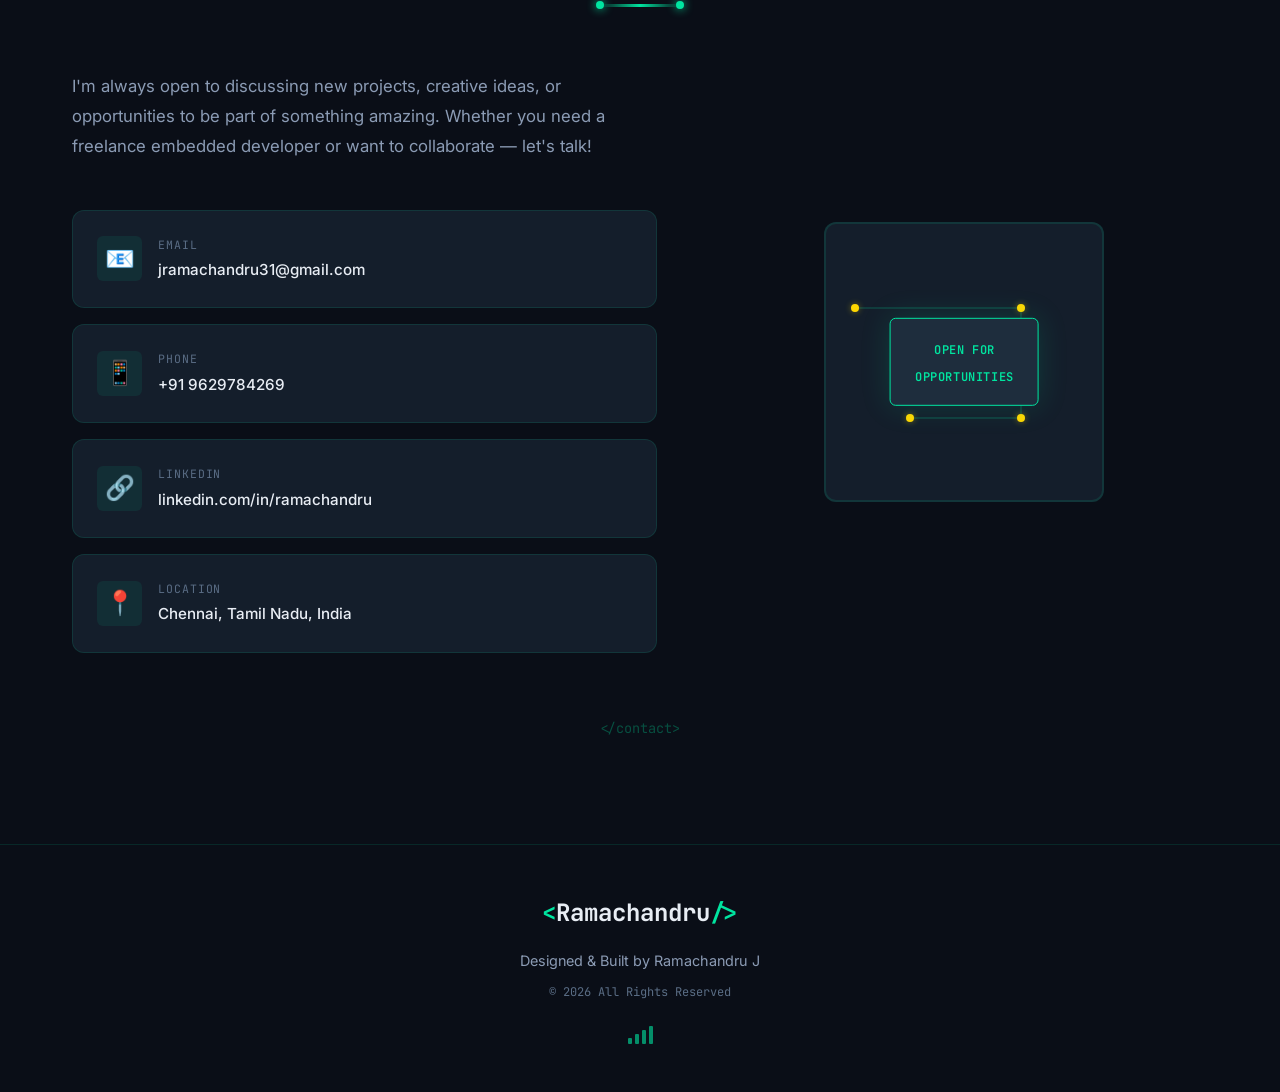
==== commit f906d78c: "Added resume link" ====
--- a/index.html
+++ b/index.html
@@ -40,6 +40,7 @@
         <li><a href="#publications" class="nav-link">Publications</a></li>
         <li><a href="#skills" class="nav-link">Skills</a></li>
         <li><a href="#awards" class="nav-link">Awards</a></li>
+        <li><a href="#resume" class="nav-link">Resume</a></li>
         <li><a href="#contact" class="nav-link nav-link--cta">Contact</a></li>
       </ul>
     </div>
@@ -71,8 +72,8 @@
           <a href="#projects" class="btn btn-primary">
             <span class="btn-icon">⚡</span> View Projects
           </a>
-          <a href="#contact" class="btn btn-secondary">
-            <span class="btn-icon">📡</span> Get In Touch
+          <a href="resume.pdf" target="_blank" class="btn btn-secondary">
+            <span class="btn-icon">📄</span> Resume
           </a>
           <a href="https://linkedin.com/in/ramachandru" target="_blank" class="btn btn-outline">
             <span class="btn-icon">🔗</span> LinkedIn
@@ -679,6 +680,34 @@
         </div>
       </div>
       <span class="section-tag section-tag--close">&lt;/achievements&gt;</span>
+    </div>
+  </section>
+
+  <!-- Resume Section -->
+  <section id="resume" class="section resume-section">
+    <div class="container">
+      <div class="section-header">
+        <span class="section-tag">&lt;resume&gt;</span>
+        <h2 class="section-title">Resume</h2>
+        <div class="title-circuit-line"></div>
+      </div>
+      <div class="resume-card" style="background: var(--bg-card); border: 1px solid var(--border-color); border-radius: var(--border-radius); padding: var(--space-2xl); text-align: center; max-width: 800px; margin: 0 auto; position: relative; overflow: hidden;" data-aos="fade-up">
+        <div style="position: absolute; top: 0; left: 0; right: 0; height: 3px; background: linear-gradient(90deg, transparent, var(--color-primary), transparent); opacity: 0.8;"></div>
+        <div style="font-size: 3.5rem; margin-bottom: var(--space-md); display: inline-block; filter: drop-shadow(0 0 10px rgba(0, 229, 160, 0.3));">📄</div>
+        <h3 style="font-family: var(--font-display); font-size: 1.8rem; margin-bottom: var(--space-sm); color: var(--text-primary);">Ramachandru J - Resume</h3>
+        <p style="color: var(--text-secondary); margin-bottom: var(--space-2xl); max-width: 500px; margin-left: auto; margin-right: auto; line-height: 1.6;">
+          Check out my full resume for a comprehensive breakdown of my engineering experience, technical skills, and research background.
+        </p>
+        <div style="display: flex; justify-content: center; gap: var(--space-md); flex-wrap: wrap;">
+          <a href="resume.pdf" target="_blank" class="btn btn-primary">
+            <span class="btn-icon">👁️</span> View Resume
+          </a>
+          <a href="resume.pdf" download class="btn btn-outline">
+            <span class="btn-icon">💾</span> Download PDF
+          </a>
+        </div>
+      </div>
+      <span class="section-tag section-tag--close">&lt;/resume&gt;</span>
     </div>
   </section>
 
